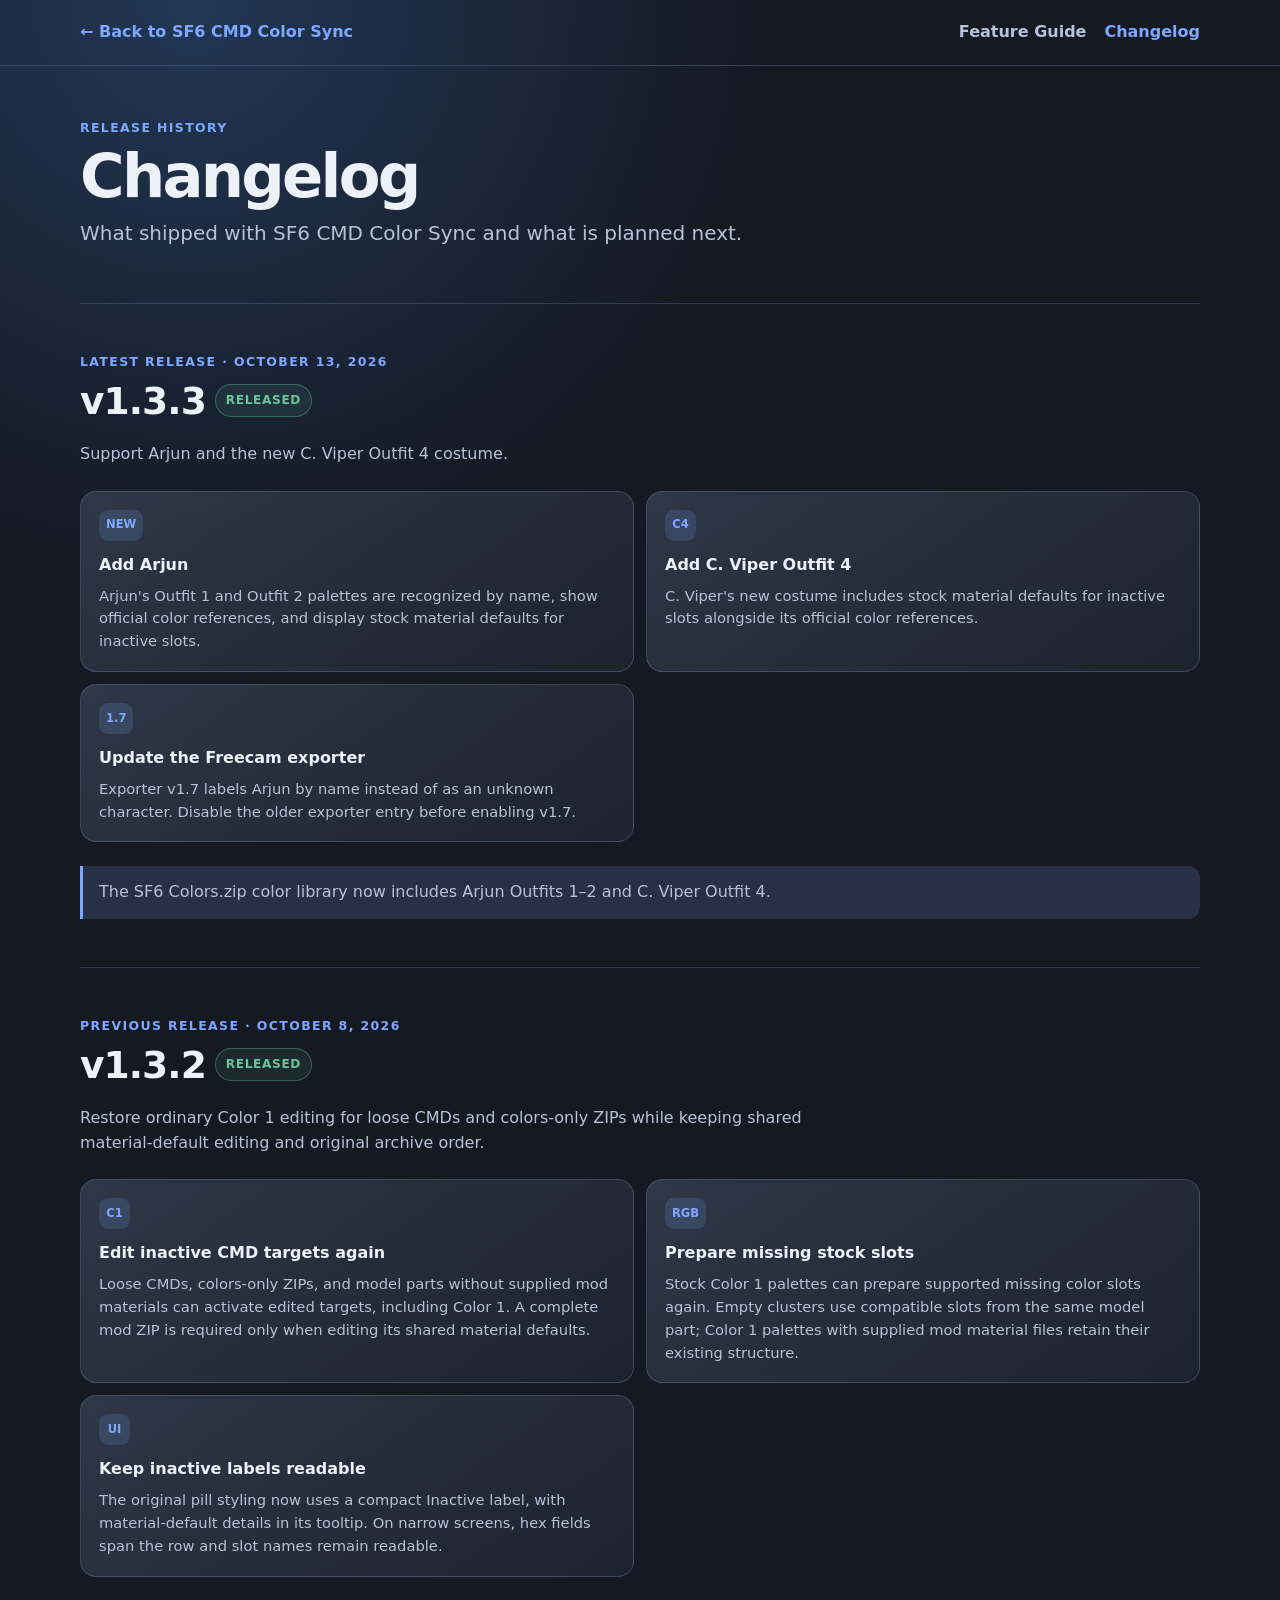
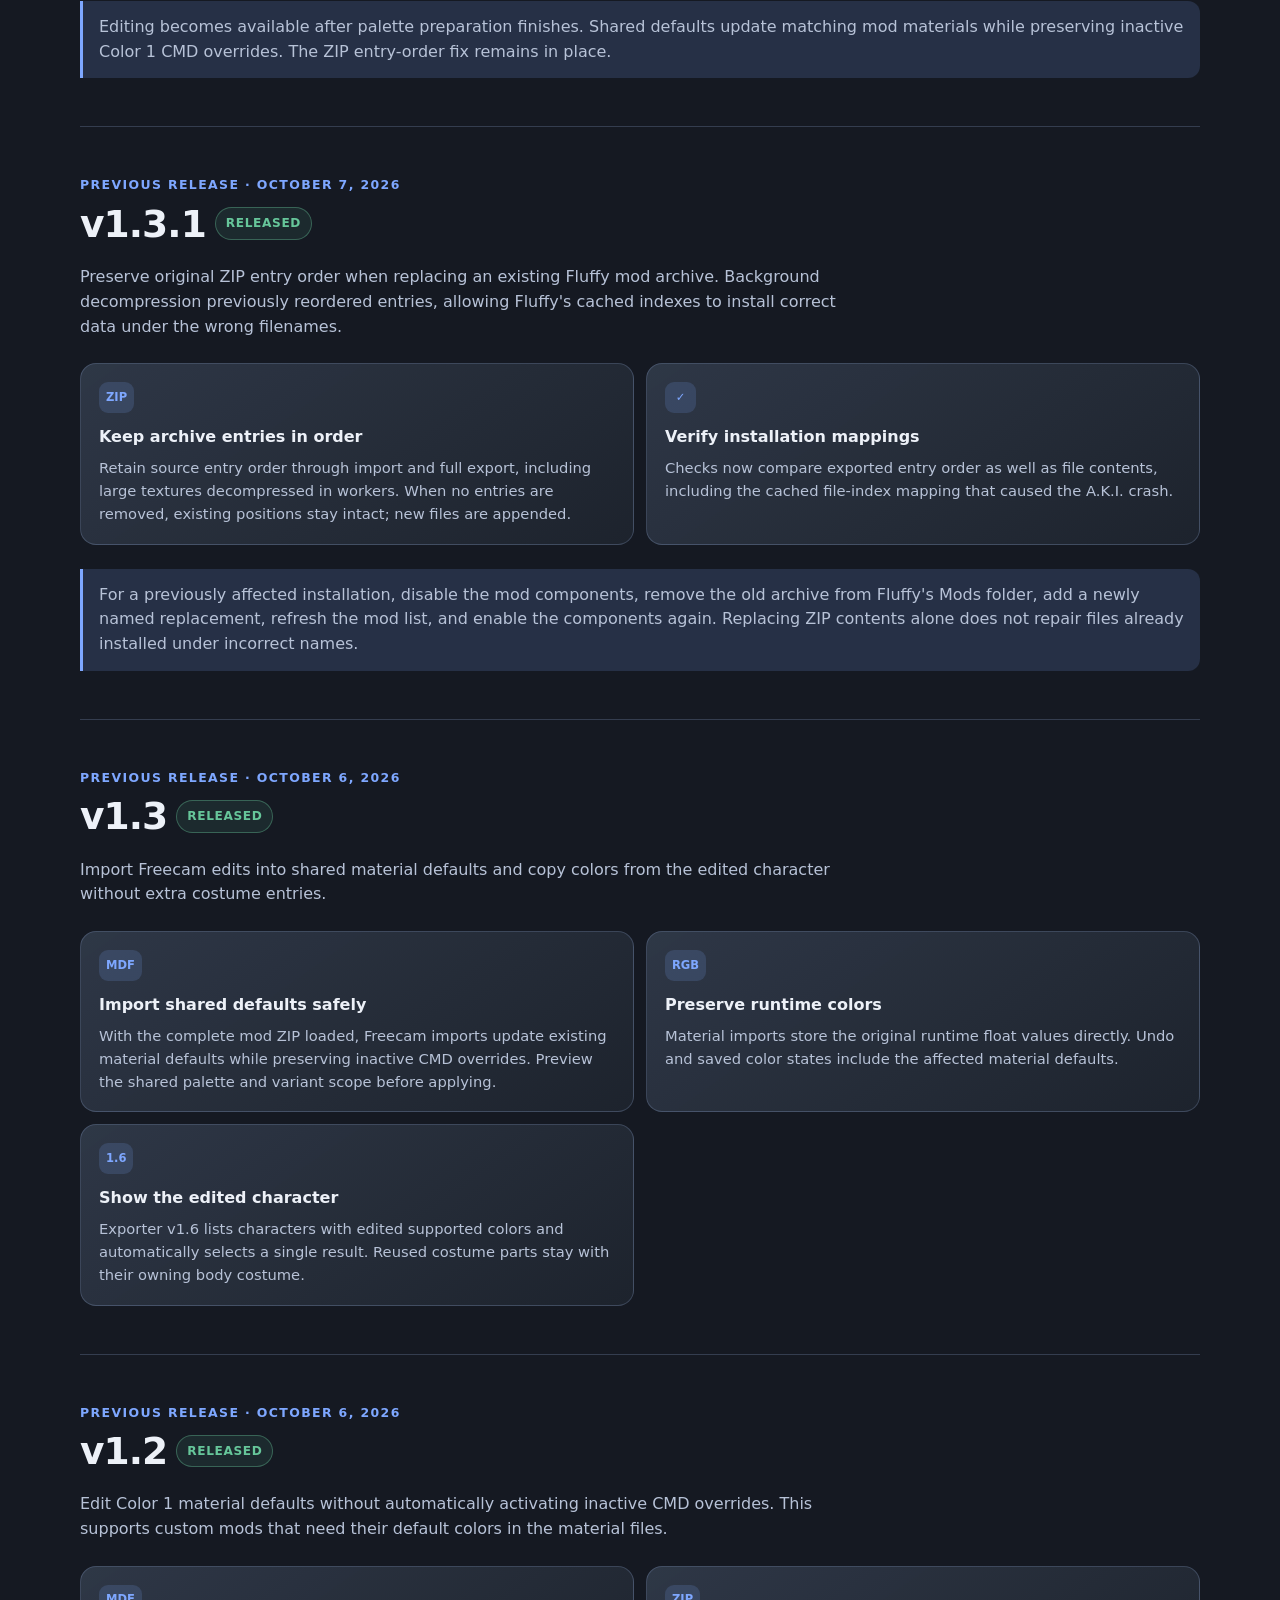
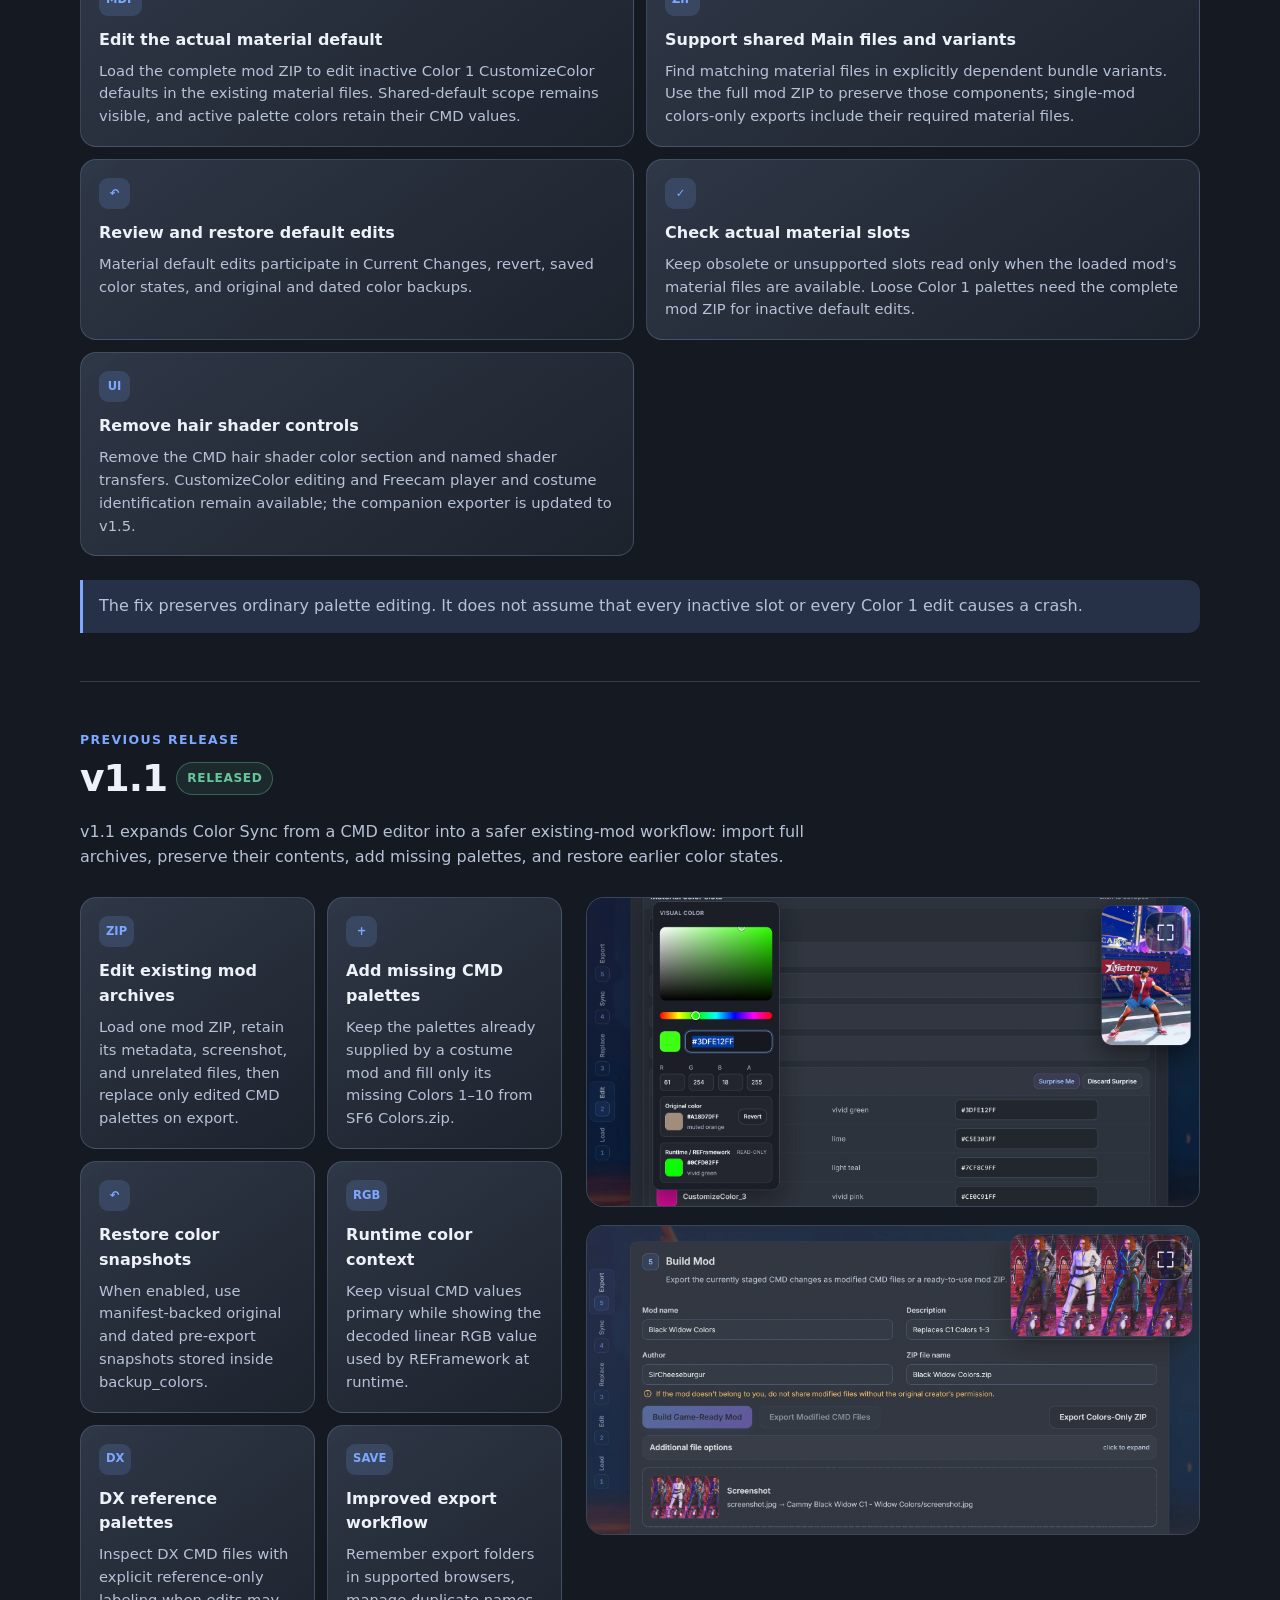
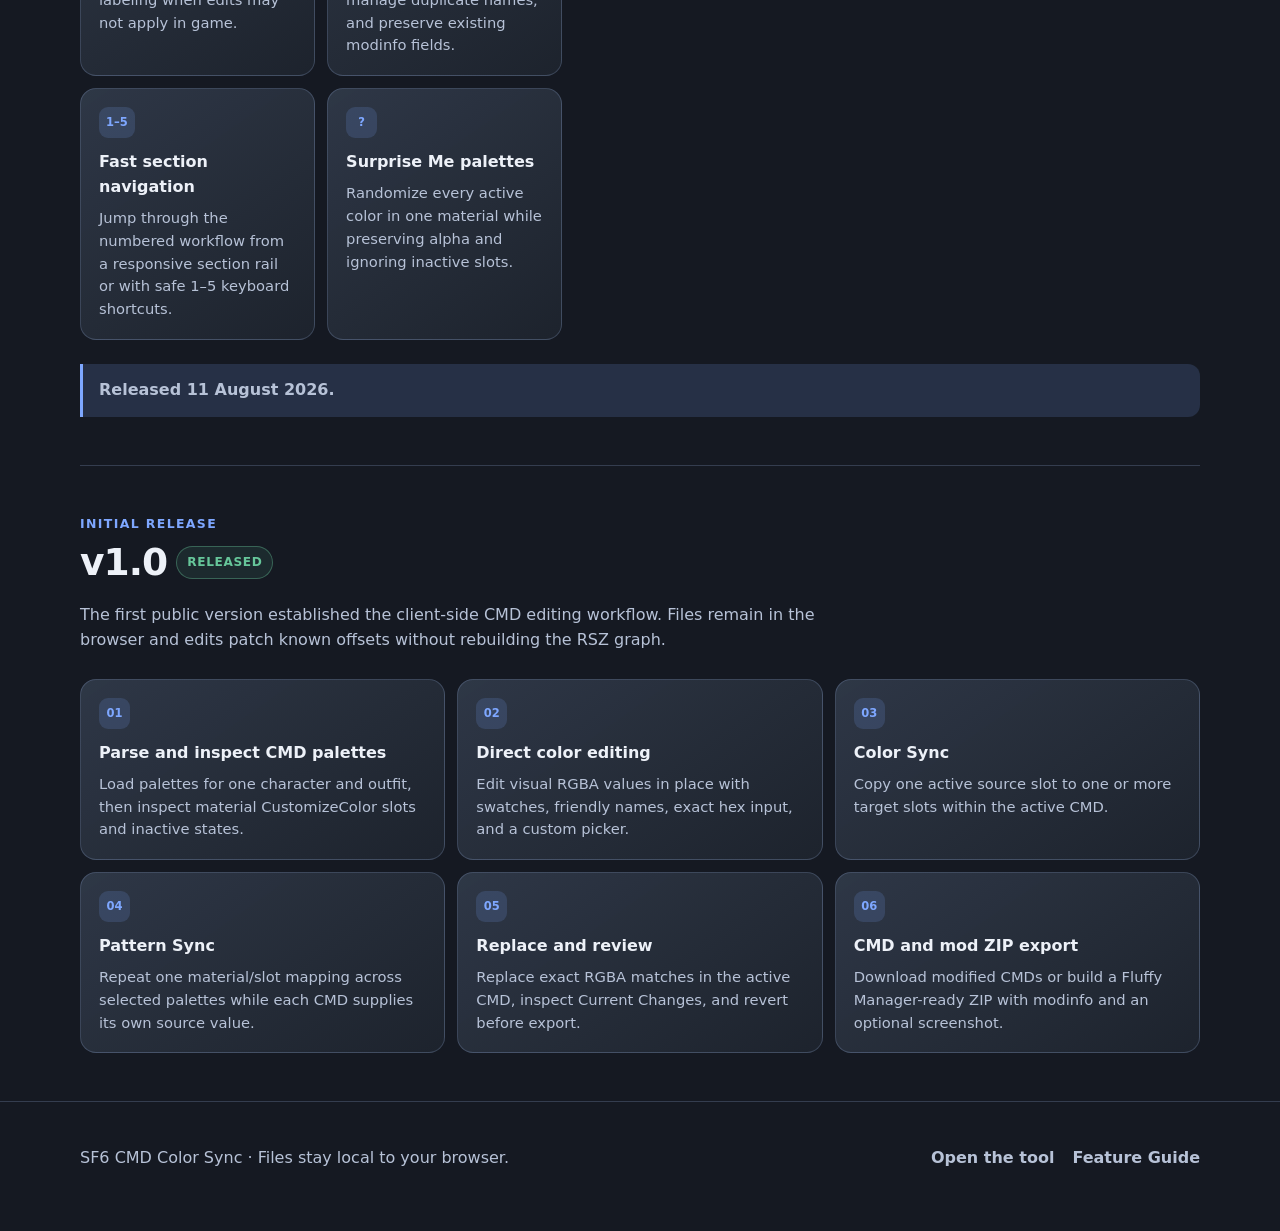
==== changelog/index.html @ 971359aa "Add Arjun and C. Viper Outfit 4 support Add Arjun (esf034) to the character map and official referen" ====
<!doctype html>
<html lang="en">
<head>
    <meta charset="utf-8">
    <meta name="viewport" content="width=device-width, initial-scale=1">
    <meta name="description" content="Release history and planned updates for SF6 CMD Color Sync.">
    <link rel="icon" href="../data/favicon.svg" type="image/svg+xml">
    <meta name="robots" content="index,follow">
    <link rel="canonical" href="https://colorsync-sf6.pages.dev/changelog/">
    <meta property="og:type" content="website">
    <meta property="og:site_name" content="SF6 CMD Color Sync">
    <meta property="og:title" content="SF6 CMD Color Sync Changelog">
    <meta property="og:description" content="See Arjun and C. Viper Outfit 4 support in v1.3.3 and earlier releases.">
    <meta property="og:url" content="https://colorsync-sf6.pages.dev/changelog/">
    <meta name="twitter:card" content="summary">
    <title>Changelog | SF6 CMD Color Sync</title>
    <link rel="stylesheet" href="../image-lightbox.css">
    <style>
        :root {
            color-scheme: dark;
            --page: #151922;
            --surface: #252c38;
            --surface-soft: #1d232d;
            --line: rgba(151, 174, 220, .24);
            --text: #edf1f8;
            --muted: #b7c2d7;
            --blue: #7ea7ff;
            --blue-soft: rgba(126, 167, 255, .16);
            --purple: #9c7cff;
            --green: #66c69a;
            --orange: #f2b56a;
        }
        * { box-sizing: border-box; }
        body { margin: 0; background: radial-gradient(circle at 15% 0%, #213755 0, var(--page) 36rem); color: var(--text); font: 16px/1.55 Inter, ui-sans-serif, system-ui, sans-serif; }
        a { color: var(--blue); }
        .wrap { width: min(1120px, calc(100% - 40px)); margin: 0 auto; }
        .top { padding: 20px 0; border-bottom: 1px solid var(--line); }
        .nav { display: flex; align-items: center; justify-content: space-between; gap: 18px; }
        .back, .nav-links a { font-weight: 700; text-decoration: none; }
        .nav-links { display: flex; gap: 18px; }
        .nav-links a { color: var(--muted); }
        .nav-links a[aria-current="page"], .nav-links a:hover { color: var(--blue); }
        .hero { padding: 52px 0 34px; }
        .hero-copy { max-width: 720px; }
        .eyebrow { color: var(--blue); font-size: .78rem; font-weight: 800; letter-spacing: .11em; text-transform: uppercase; }
        h1, h2, h3, p { margin-top: 0; }
        h1 { margin: 8px 0 10px; font-size: clamp(2.4rem, 5vw, 3.8rem); line-height: 1.04; letter-spacing: -.045em; }
        h2 { margin: 0; font-size: clamp(1.7rem, 3vw, 2.35rem); letter-spacing: -.025em; }
        h3 { margin-bottom: 7px; font-size: 1rem; }
        .lead, .release-intro, .feature p, .note { color: var(--muted); }
        .lead { font-size: clamp(1.05rem, 2vw, 1.25rem); }
        .release { padding: 48px 0; border-top: 1px solid var(--line); }
        .release-head { display: flex; align-items: flex-start; justify-content: space-between; gap: 24px; }
        .version { display: inline-flex; align-items: center; gap: 9px; }
        .status { padding: 6px 10px; border: 1px solid rgba(242, 181, 106, .42); border-radius: 999px; background: rgba(242, 181, 106, .11); color: var(--orange); font-size: .76rem; font-weight: 800; letter-spacing: .05em; text-transform: uppercase; }
        .status.shipped { border-color: rgba(102, 198, 154, .38); background: rgba(102, 198, 154, .1); color: var(--green); }
        .release-intro { max-width: 780px; margin: 12px 0 0; }
        .release-layout { display: grid; grid-template-columns: minmax(0, .88fr) minmax(360px, 1.12fr); gap: 24px; align-items: start; margin-top: 28px; }
        .feature-grid { display: grid; grid-template-columns: repeat(2, minmax(0, 1fr)); gap: 12px; }
        .feature { padding: 18px; border: 1px solid var(--line); border-radius: 16px; background: linear-gradient(145deg, rgba(48, 57, 72, .96), var(--surface-soft)); }
        .feature-mark { display: grid; place-items: center; width: fit-content; min-width: 31px; height: 31px; margin-bottom: 12px; padding: 0 7px; border-radius: 9px; background: var(--blue-soft); color: var(--blue); font-size: .72rem; font-weight: 900; }
        .feature p { margin-bottom: 0; font-size: .92rem; }
        .release-visuals { display: grid; gap: 18px; }
        .release-visual { margin: 0; overflow: hidden; border: 1px solid var(--line); border-radius: 18px; background: var(--surface-soft); }
        .release-visual img { display: block; width: 100%; height: auto; }
        .release-visual figcaption { padding: 13px 16px; border-top: 1px solid var(--line); color: var(--muted); font-size: .9rem; }
        .release-visual b { color: var(--text); }
        .initial-list { display: grid; grid-template-columns: repeat(3, minmax(0, 1fr)); gap: 12px; margin-top: 26px; }
        .note { margin: 24px 0 0; padding: 14px 16px; border-left: 3px solid var(--blue); background: var(--blue-soft); border-radius: 0 12px 12px 0; }
        .footer { padding: 44px 0 60px; border-top: 1px solid var(--line); color: var(--muted); }
        @media (max-width: 820px) {
            .release-layout, .initial-list { grid-template-columns: 1fr; }
        }
        @media (max-width: 760px) {
            .wrap { width: min(100% - 28px, 1120px); }
            .nav { align-items: flex-start; flex-direction: column; }
            .hero { padding: 36px 0 28px; }
            .feature-grid { grid-template-columns: 1fr; }
            .release-head { flex-direction: column; }
        }
    </style>
</head>
<body>
    <header class="top"><nav class="wrap nav" aria-label="Site navigation"><a class="back" href="../">&larr; Back to SF6 CMD Color Sync</a><span class="nav-links"><a href="../features/">Feature Guide</a><a href="./" aria-current="page">Changelog</a></span></nav></header>
    <main class="wrap">
        <section class="hero">
            <div class="hero-copy"><div class="eyebrow">Release history</div><h1>Changelog</h1><p class="lead">What shipped with SF6 CMD Color Sync and what is planned next.</p></div>
        </section>

        <section class="release" id="v1-3-3">
            <div class="release-head"><div><div class="eyebrow">Latest release · October 13, 2026</div><div class="version"><h2>v1.3.3</h2><span class="status shipped">Released</span></div><p class="release-intro">Support Arjun and the new C. Viper Outfit 4 costume.</p></div></div>
            <div class="feature-grid" style="margin-top:24px">
                <article class="feature"><div class="feature-mark">NEW</div><h3>Add Arjun</h3><p>Arjun's Outfit 1 and Outfit 2 palettes are recognized by name, show official color references, and display stock material defaults for inactive slots.</p></article>
                <article class="feature"><div class="feature-mark">C4</div><h3>Add C. Viper Outfit 4</h3><p>C. Viper's new costume includes stock material defaults for inactive slots alongside its official color references.</p></article>
                <article class="feature"><div class="feature-mark">1.7</div><h3>Update the Freecam exporter</h3><p>Exporter v1.7 labels Arjun by name instead of as an unknown character. Disable the older exporter entry before enabling v1.7.</p></article>
            </div>
            <p class="note">The SF6 Colors.zip color library now includes Arjun Outfits 1–2 and C. Viper Outfit 4.</p>
        </section>

        <section class="release" id="v1-3-2">
            <div class="release-head"><div><div class="eyebrow">Previous release · October 8, 2026</div><div class="version"><h2>v1.3.2</h2><span class="status shipped">Released</span></div><p class="release-intro">Restore ordinary Color 1 editing for loose CMDs and colors-only ZIPs while keeping shared material-default editing and original archive order.</p></div></div>
            <div class="feature-grid" style="margin-top:24px">
                <article class="feature"><div class="feature-mark">C1</div><h3>Edit inactive CMD targets again</h3><p>Loose CMDs, colors-only ZIPs, and model parts without supplied mod materials can activate edited targets, including Color 1. A complete mod ZIP is required only when editing its shared material defaults.</p></article>
                <article class="feature"><div class="feature-mark">RGB</div><h3>Prepare missing stock slots</h3><p>Stock Color 1 palettes can prepare supported missing color slots again. Empty clusters use compatible slots from the same model part; Color 1 palettes with supplied mod material files retain their existing structure.</p></article>
                <article class="feature"><div class="feature-mark">UI</div><h3>Keep inactive labels readable</h3><p>The original pill styling now uses a compact Inactive label, with material-default details in its tooltip. On narrow screens, hex fields span the row and slot names remain readable.</p></article>
            </div>
            <p class="note">Editing becomes available after palette preparation finishes. Shared defaults update matching mod materials while preserving inactive Color 1 CMD overrides. The ZIP entry-order fix remains in place.</p>
        </section>

        <section class="release" id="v1-3-1">
            <div class="release-head"><div><div class="eyebrow">Previous release · October 7, 2026</div><div class="version"><h2>v1.3.1</h2><span class="status shipped">Released</span></div><p class="release-intro">Preserve original ZIP entry order when replacing an existing Fluffy mod archive. Background decompression previously reordered entries, allowing Fluffy's cached indexes to install correct data under the wrong filenames.</p></div></div>
            <div class="feature-grid" style="margin-top:24px">
                <article class="feature"><div class="feature-mark">ZIP</div><h3>Keep archive entries in order</h3><p>Retain source entry order through import and full export, including large textures decompressed in workers. When no entries are removed, existing positions stay intact; new files are appended.</p></article>
                <article class="feature"><div class="feature-mark">✓</div><h3>Verify installation mappings</h3><p>Checks now compare exported entry order as well as file contents, including the cached file-index mapping that caused the A.K.I. crash.</p></article>
            </div>
            <p class="note">For a previously affected installation, disable the mod components, remove the old archive from Fluffy's Mods folder, add a newly named replacement, refresh the mod list, and enable the components again. Replacing ZIP contents alone does not repair files already installed under incorrect names.</p>
        </section>

        <section class="release" id="v1-3">
            <div class="release-head"><div><div class="eyebrow">Previous release · October 6, 2026</div><div class="version"><h2>v1.3</h2><span class="status shipped">Released</span></div><p class="release-intro">Import Freecam edits into shared material defaults and copy colors from the edited character without extra costume entries.</p></div></div>
            <div class="feature-grid" style="margin-top:24px">
                <article class="feature"><div class="feature-mark">MDF</div><h3>Import shared defaults safely</h3><p>With the complete mod ZIP loaded, Freecam imports update existing material defaults while preserving inactive CMD overrides. Preview the shared palette and variant scope before applying.</p></article>
                <article class="feature"><div class="feature-mark">RGB</div><h3>Preserve runtime colors</h3><p>Material imports store the original runtime float values directly. Undo and saved color states include the affected material defaults.</p></article>
                <article class="feature"><div class="feature-mark">1.6</div><h3>Show the edited character</h3><p>Exporter v1.6 lists characters with edited supported colors and automatically selects a single result. Reused costume parts stay with their owning body costume.</p></article>
            </div>
        </section>

        <section class="release" id="v1-2">
            <div class="release-head"><div><div class="eyebrow">Previous release · October 6, 2026</div><div class="version"><h2>v1.2</h2><span class="status shipped">Released</span></div><p class="release-intro">Edit Color 1 material defaults without automatically activating inactive CMD overrides. This supports custom mods that need their default colors in the material files.</p></div></div>
            <div class="feature-grid" style="margin-top:24px">
                <article class="feature"><div class="feature-mark">MDF</div><h3>Edit the actual material default</h3><p>Load the complete mod ZIP to edit inactive Color 1 CustomizeColor defaults in the existing material files. Shared-default scope remains visible, and active palette colors retain their CMD values.</p></article>
                <article class="feature"><div class="feature-mark">ZIP</div><h3>Support shared Main files and variants</h3><p>Find matching material files in explicitly dependent bundle variants. Use the full mod ZIP to preserve those components; single-mod colors-only exports include their required material files.</p></article>
                <article class="feature"><div class="feature-mark">↶</div><h3>Review and restore default edits</h3><p>Material default edits participate in Current Changes, revert, saved color states, and original and dated color backups.</p></article>
                <article class="feature"><div class="feature-mark">✓</div><h3>Check actual material slots</h3><p>Keep obsolete or unsupported slots read only when the loaded mod's material files are available. Loose Color 1 palettes need the complete mod ZIP for inactive default edits.</p></article>
                <article class="feature"><div class="feature-mark">UI</div><h3>Remove hair shader controls</h3><p>Remove the CMD hair shader color section and named shader transfers. CustomizeColor editing and Freecam player and costume identification remain available; the companion exporter is updated to v1.5.</p></article>
            </div>
            <p class="note">The fix preserves ordinary palette editing. It does not assume that every inactive slot or every Color 1 edit causes a crash.</p>
        </section>

        <section class="release" id="v1-1">
            <div class="release-head"><div><div class="eyebrow">Previous release</div><div class="version"><h2>v1.1</h2><span class="status shipped">Released</span></div><p class="release-intro">v1.1 expands Color Sync from a CMD editor into a safer existing-mod workflow: import full archives, preserve their contents, add missing palettes, and restore earlier color states.</p></div></div>
            <div class="release-layout">
                <div class="feature-grid">
                    <article class="feature"><div class="feature-mark">ZIP</div><h3>Edit existing mod archives</h3><p>Load one mod ZIP, retain its metadata, screenshot, and unrelated files, then replace only edited CMD palettes on export.</p></article>
                    <article class="feature"><div class="feature-mark">+</div><h3>Add missing CMD palettes</h3><p>Keep the palettes already supplied by a costume mod and fill only its missing Colors 1–10 from SF6 Colors.zip.</p></article>
                    <article class="feature"><div class="feature-mark">↶</div><h3>Restore color snapshots</h3><p>When enabled, use manifest-backed original and dated pre-export snapshots stored inside backup_colors.</p></article>
                    <article class="feature"><div class="feature-mark">RGB</div><h3>Runtime color context</h3><p>Keep visual CMD values primary while showing the decoded linear RGB value used by REFramework at runtime.</p></article>
                    <article class="feature"><div class="feature-mark">DX</div><h3>DX reference palettes</h3><p>Inspect DX CMD files with explicit reference-only labeling when edits may not apply in game.</p></article>
                    <article class="feature"><div class="feature-mark">SAVE</div><h3>Improved export workflow</h3><p>Remember export folders in supported browsers, manage duplicate names, and preserve existing modinfo fields.</p></article>
                    <article class="feature"><div class="feature-mark">1–5</div><h3>Fast section navigation</h3><p>Jump through the numbered workflow from a responsive section rail or with safe 1–5 keyboard shortcuts.</p></article>
                    <article class="feature"><div class="feature-mark">?</div><h3>Surprise Me palettes</h3><p>Randomize every active color in one material while preserving alpha and ignoring inactive slots.</p></article>
                </div>
                <div class="release-visuals">
                    <figure class="release-visual"><img src="../data/feature-guide/mod-zip-import-lily-ui.webp" alt="Color editor showing the visual color picker, runtime color readout, section rail, and reference viewer."></figure>
                    <figure class="release-visual"><img src="../data/feature-guide/mod-zip-import-ui.webp" alt="Build Mod section showing imported Black Widow Colors metadata, preserved screenshot, and export options."></figure>
                </div>
            </div>
            <p class="note"><strong>Released 11 August 2026.</strong></p>
        </section>

        <section class="release" id="v1-0">
            <div class="release-head"><div><div class="eyebrow">Initial release</div><div class="version"><h2>v1.0</h2><span class="status shipped">Released</span></div><p class="release-intro">The first public version established the client-side CMD editing workflow. Files remain in the browser and edits patch known offsets without rebuilding the RSZ graph.</p></div></div>
            <div class="initial-list">
                <article class="feature"><div class="feature-mark">01</div><h3>Parse and inspect CMD palettes</h3><p>Load palettes for one character and outfit, then inspect material CustomizeColor slots and inactive states.</p></article>
                <article class="feature"><div class="feature-mark">02</div><h3>Direct color editing</h3><p>Edit visual RGBA values in place with swatches, friendly names, exact hex input, and a custom picker.</p></article>
                <article class="feature"><div class="feature-mark">03</div><h3>Color Sync</h3><p>Copy one active source slot to one or more target slots within the active CMD.</p></article>
                <article class="feature"><div class="feature-mark">04</div><h3>Pattern Sync</h3><p>Repeat one material/slot mapping across selected palettes while each CMD supplies its own source value.</p></article>
                <article class="feature"><div class="feature-mark">05</div><h3>Replace and review</h3><p>Replace exact RGBA matches in the active CMD, inspect Current Changes, and revert before export.</p></article>
                <article class="feature"><div class="feature-mark">06</div><h3>CMD and mod ZIP export</h3><p>Download modified CMDs or build a Fluffy Manager-ready ZIP with modinfo and an optional screenshot.</p></article>
            </div>
        </section>
    </main>
    <footer class="footer"><div class="wrap nav"><span>SF6 CMD Color Sync &middot; Files stay local to your browser.</span><span class="nav-links"><a href="../">Open the tool</a><a href="../features/">Feature Guide</a></span></div></footer>
    <script src="../image-lightbox.js"></script>
</body>
</html>
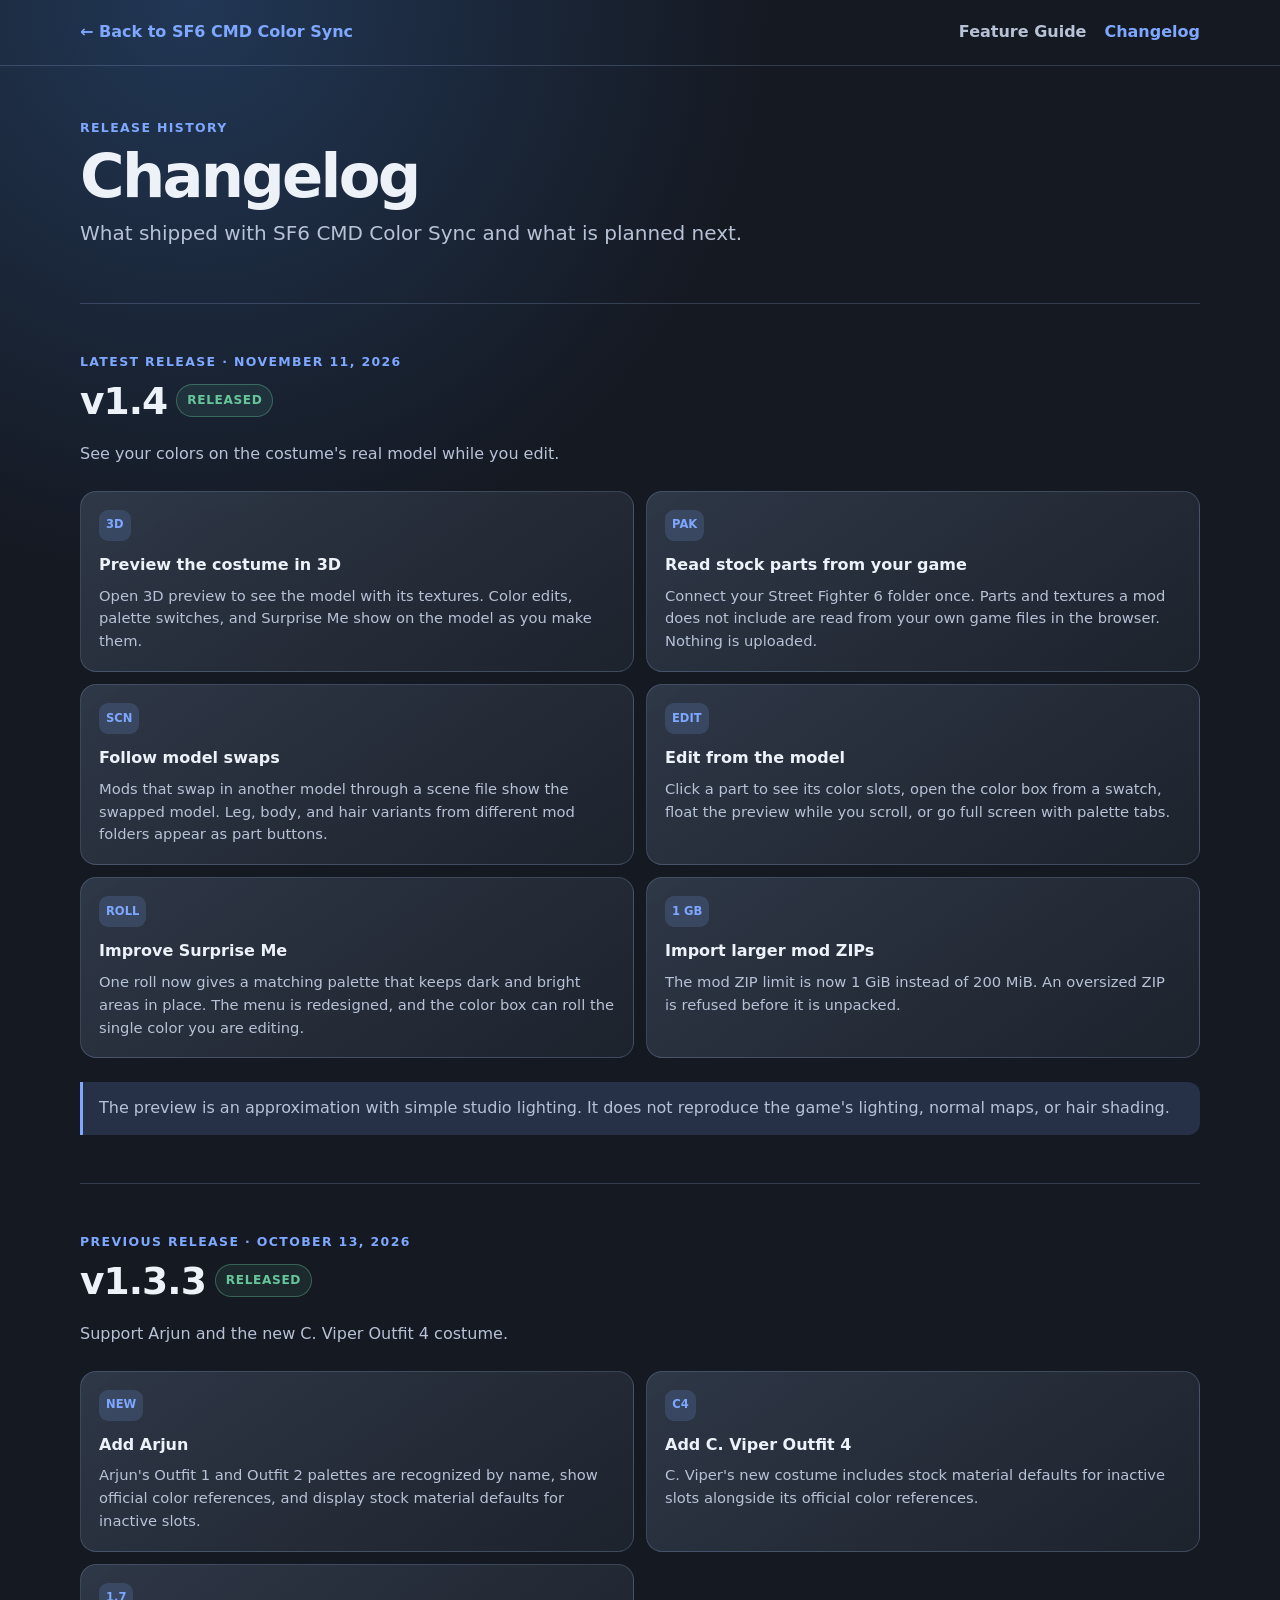
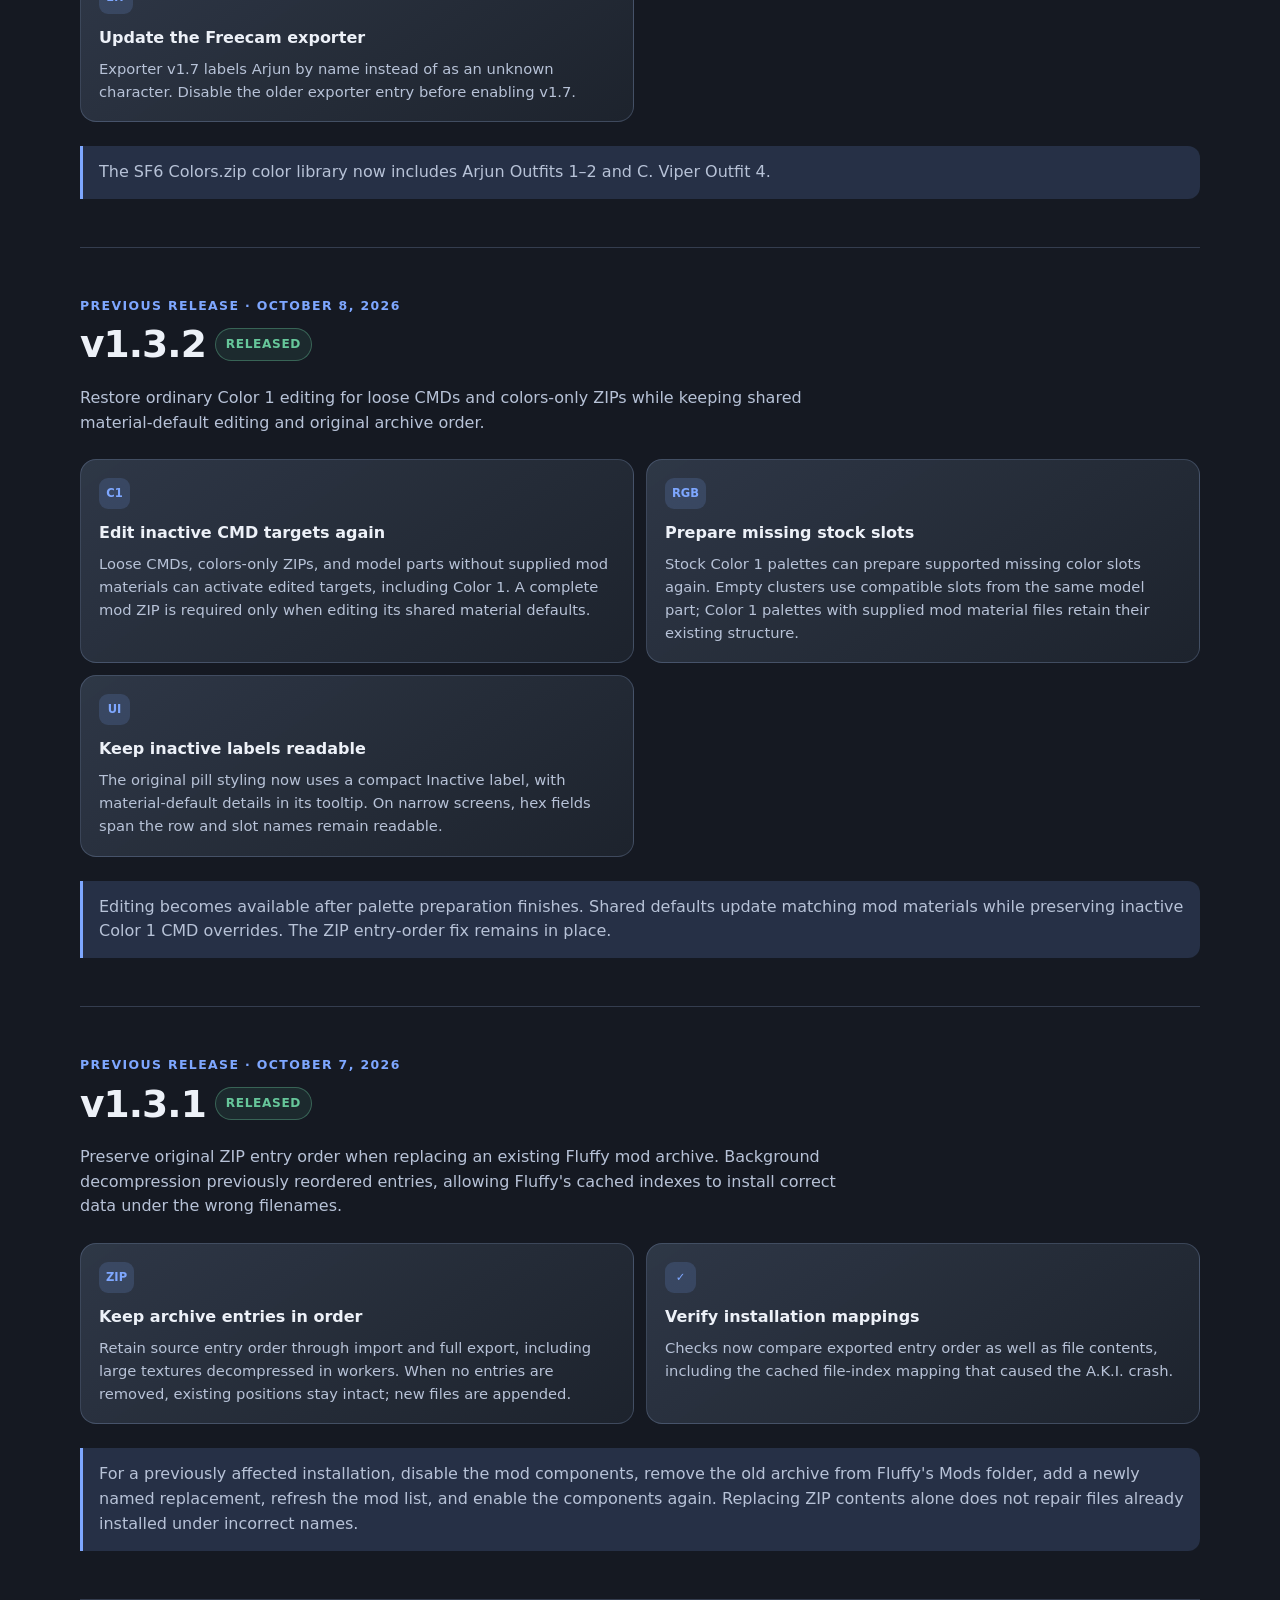
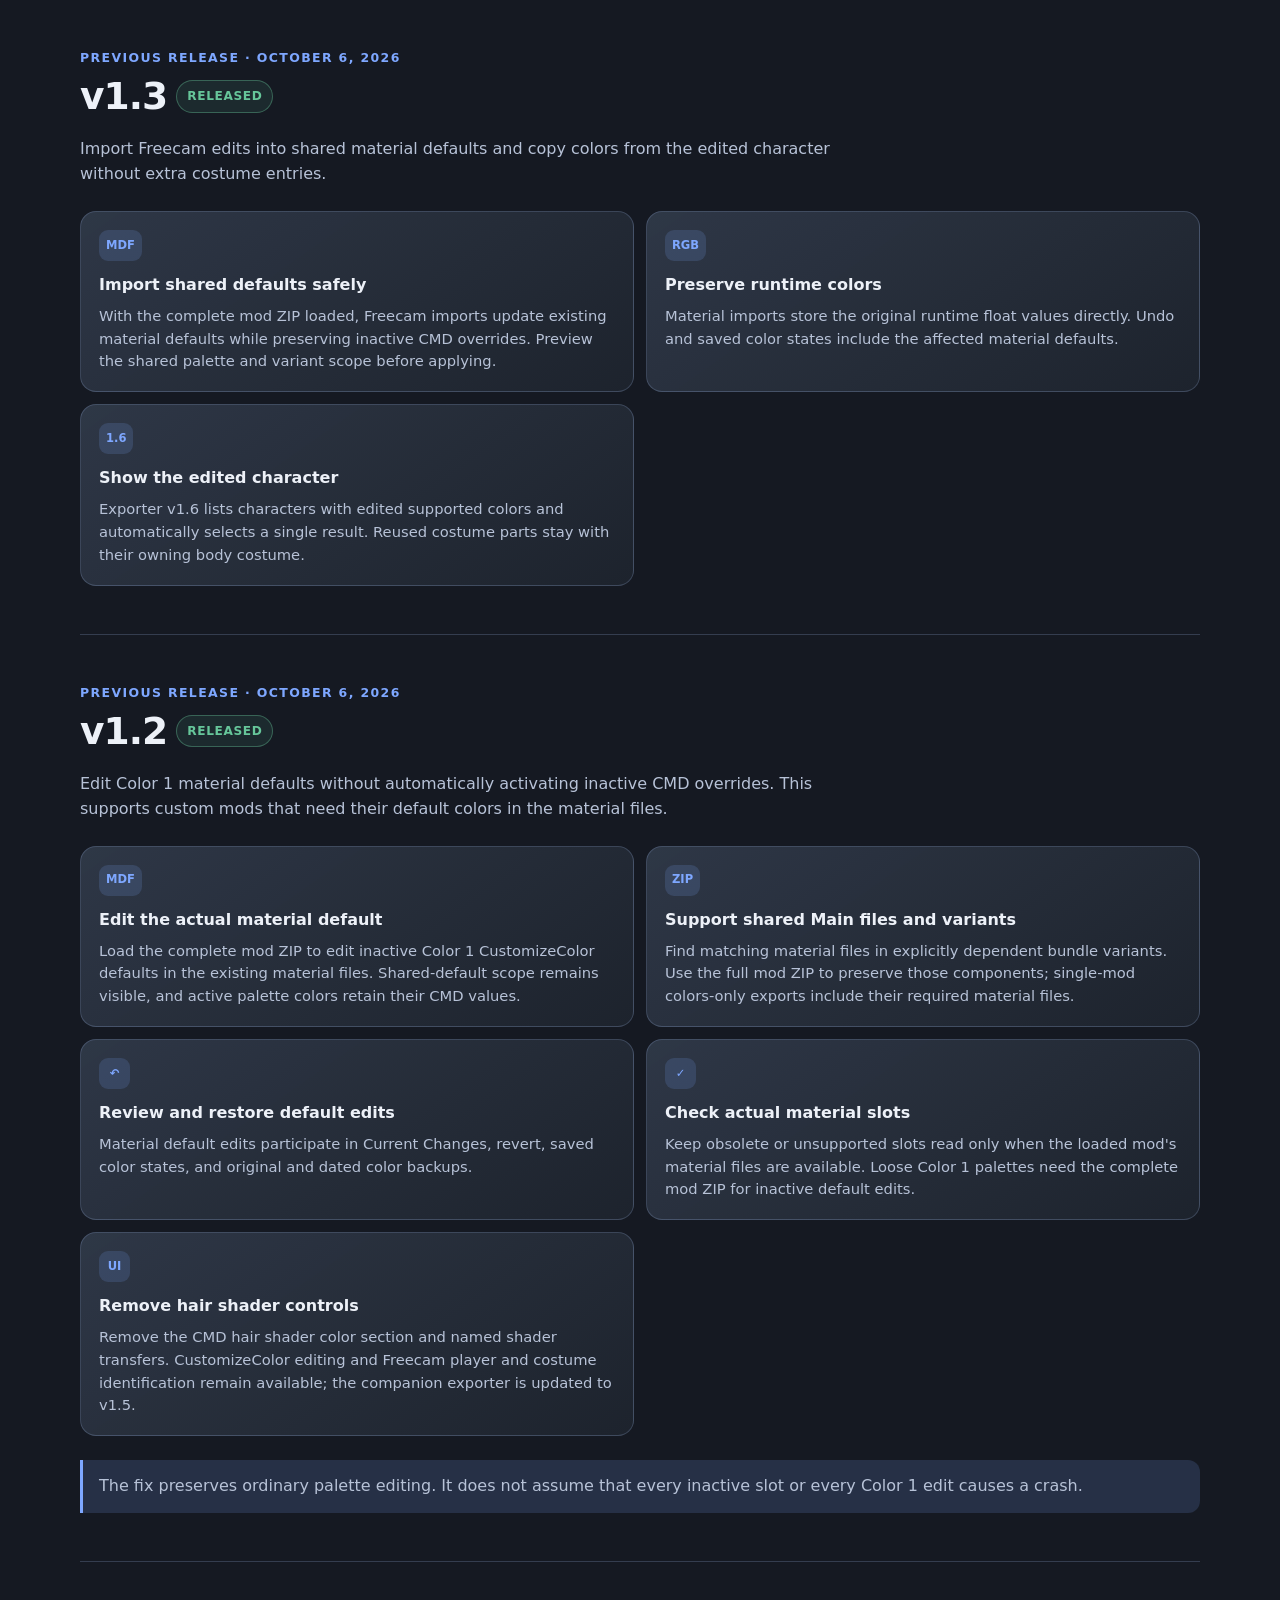
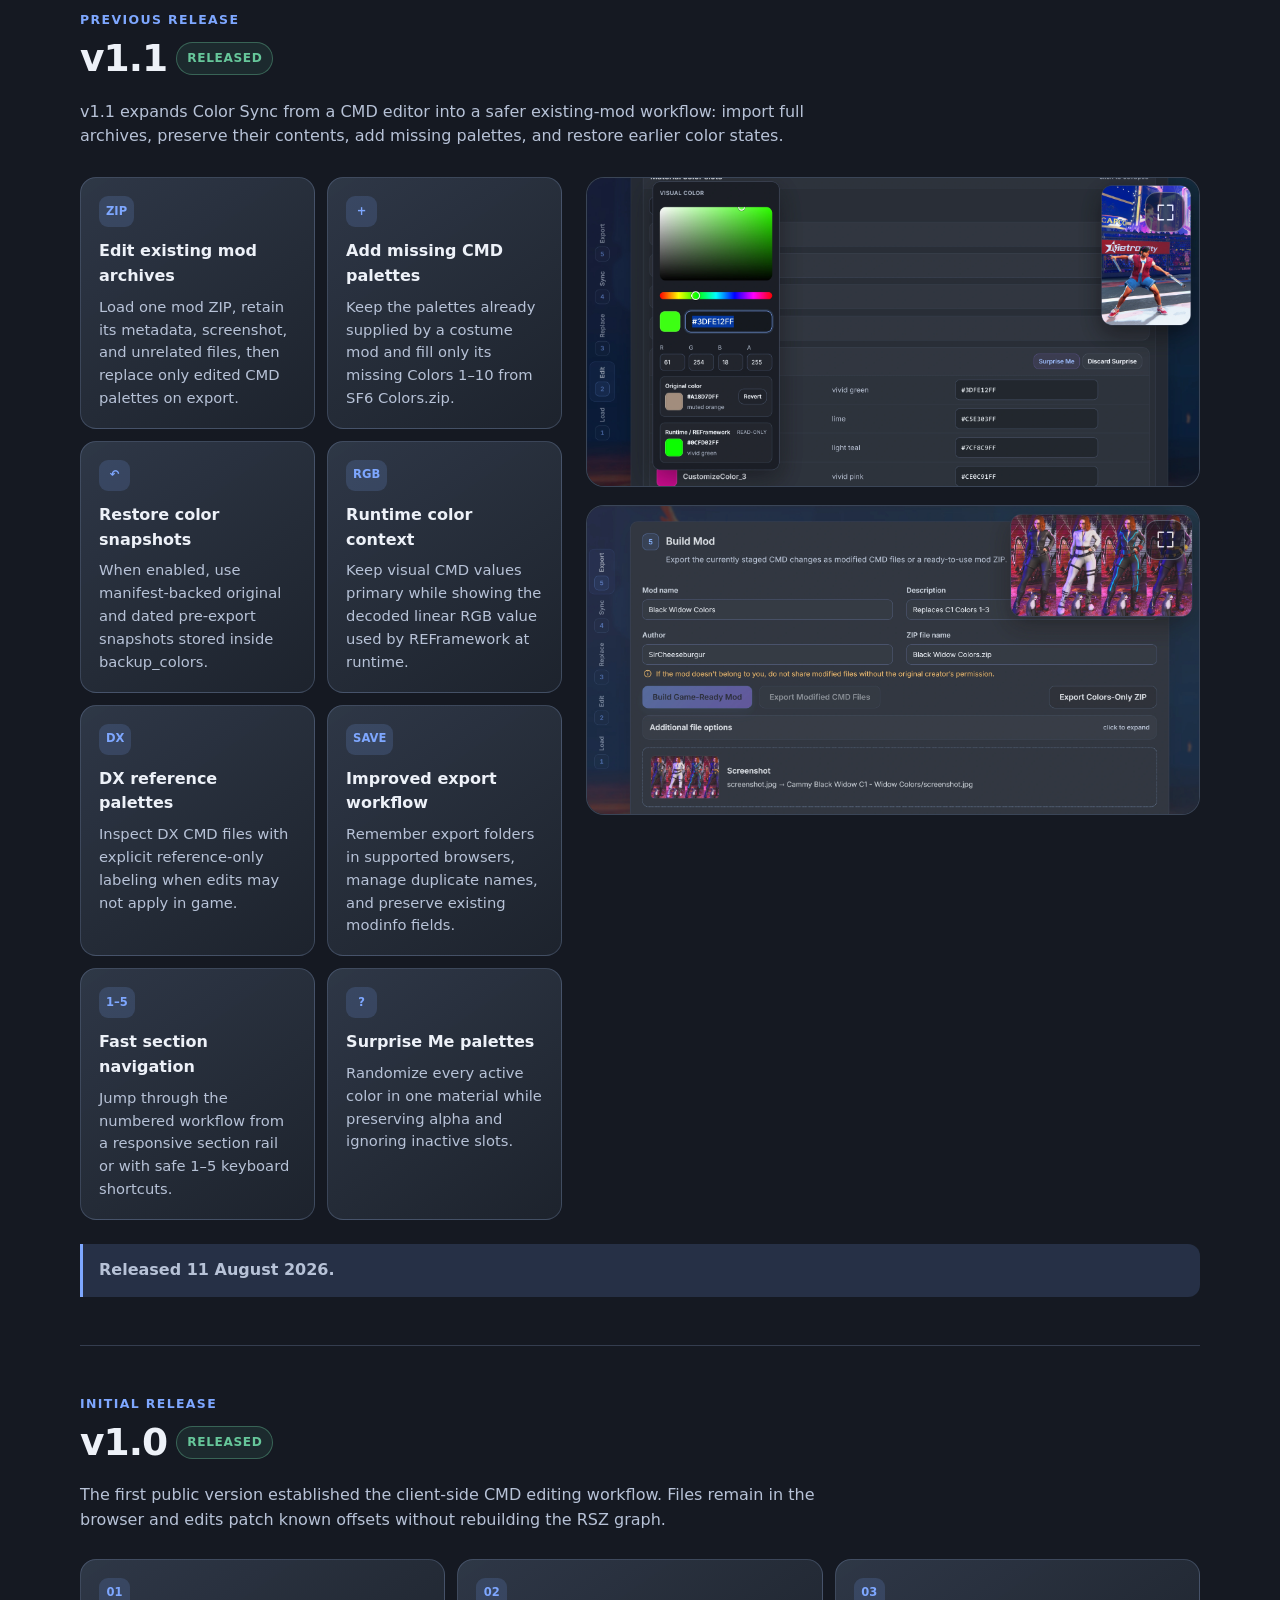
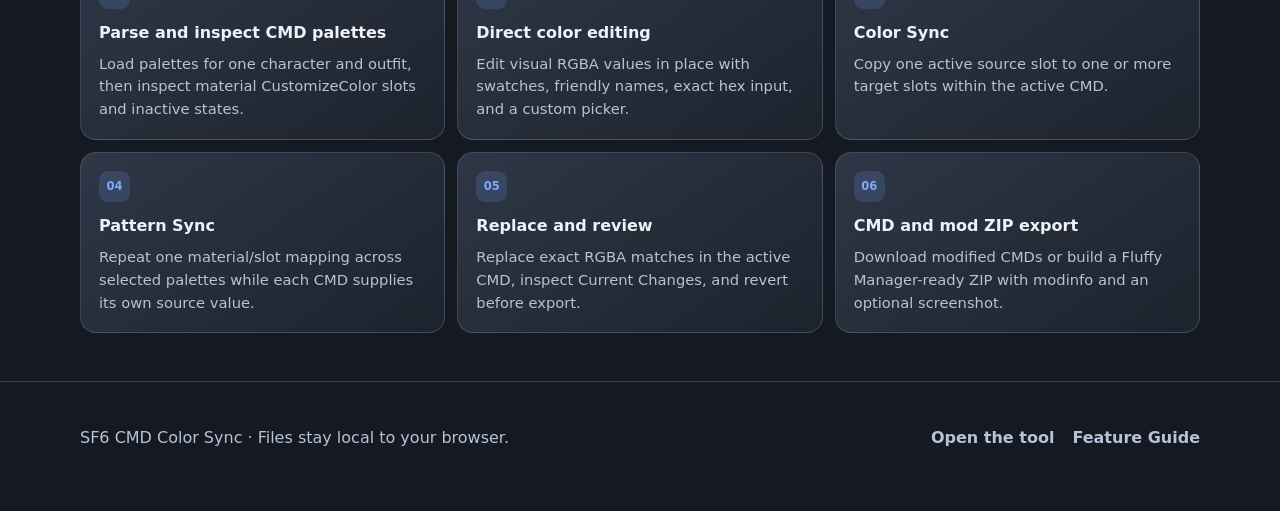
==== commit 021edd93: "Add v1.4 changelog entry and 3D preview feature guide section The 3D preview becomes Feature 2 in th" ====
--- a/changelog/index.html
+++ b/changelog/index.html
@@ -10,7 +10,7 @@
     <meta property="og:type" content="website">
     <meta property="og:site_name" content="SF6 CMD Color Sync">
     <meta property="og:title" content="SF6 CMD Color Sync Changelog">
-    <meta property="og:description" content="See Arjun and C. Viper Outfit 4 support in v1.3.3 and earlier releases.">
+    <meta property="og:description" content="See the 3D costume preview in v1.4 and earlier releases.">
     <meta property="og:url" content="https://colorsync-sf6.pages.dev/changelog/">
     <meta name="twitter:card" content="summary">
     <title>Changelog | SF6 CMD Color Sync</title>
@@ -87,8 +87,21 @@
             <div class="hero-copy"><div class="eyebrow">Release history</div><h1>Changelog</h1><p class="lead">What shipped with SF6 CMD Color Sync and what is planned next.</p></div>
         </section>
 
+        <section class="release" id="v1-4">
+            <div class="release-head"><div><div class="eyebrow">Latest release · November 11, 2026</div><div class="version"><h2>v1.4</h2><span class="status shipped">Released</span></div><p class="release-intro">See your colors on the costume's real model while you edit.</p></div></div>
+            <div class="feature-grid" style="margin-top:24px">
+                <article class="feature"><div class="feature-mark">3D</div><h3>Preview the costume in 3D</h3><p>Open 3D preview to see the model with its textures. Color edits, palette switches, and Surprise Me show on the model as you make them.</p></article>
+                <article class="feature"><div class="feature-mark">PAK</div><h3>Read stock parts from your game</h3><p>Connect your Street Fighter 6 folder once. Parts and textures a mod does not include are read from your own game files in the browser. Nothing is uploaded.</p></article>
+                <article class="feature"><div class="feature-mark">SCN</div><h3>Follow model swaps</h3><p>Mods that swap in another model through a scene file show the swapped model. Leg, body, and hair variants from different mod folders appear as part buttons.</p></article>
+                <article class="feature"><div class="feature-mark">EDIT</div><h3>Edit from the model</h3><p>Click a part to see its color slots, open the color box from a swatch, float the preview while you scroll, or go full screen with palette tabs.</p></article>
+                <article class="feature"><div class="feature-mark">ROLL</div><h3>Improve Surprise Me</h3><p>One roll now gives a matching palette that keeps dark and bright areas in place. The menu is redesigned, and the color box can roll the single color you are editing.</p></article>
+                <article class="feature"><div class="feature-mark">1 GB</div><h3>Import larger mod ZIPs</h3><p>The mod ZIP limit is now 1 GiB instead of 200 MiB. An oversized ZIP is refused before it is unpacked.</p></article>
+            </div>
+            <p class="note">The preview is an approximation with simple studio lighting. It does not reproduce the game's lighting, normal maps, or hair shading.</p>
+        </section>
+
         <section class="release" id="v1-3-3">
-            <div class="release-head"><div><div class="eyebrow">Latest release · October 13, 2026</div><div class="version"><h2>v1.3.3</h2><span class="status shipped">Released</span></div><p class="release-intro">Support Arjun and the new C. Viper Outfit 4 costume.</p></div></div>
+            <div class="release-head"><div><div class="eyebrow">Previous release · October 13, 2026</div><div class="version"><h2>v1.3.3</h2><span class="status shipped">Released</span></div><p class="release-intro">Support Arjun and the new C. Viper Outfit 4 costume.</p></div></div>
             <div class="feature-grid" style="margin-top:24px">
                 <article class="feature"><div class="feature-mark">NEW</div><h3>Add Arjun</h3><p>Arjun's Outfit 1 and Outfit 2 palettes are recognized by name, show official color references, and display stock material defaults for inactive slots.</p></article>
                 <article class="feature"><div class="feature-mark">C4</div><h3>Add C. Viper Outfit 4</h3><p>C. Viper's new costume includes stock material defaults for inactive slots alongside its official color references.</p></article>
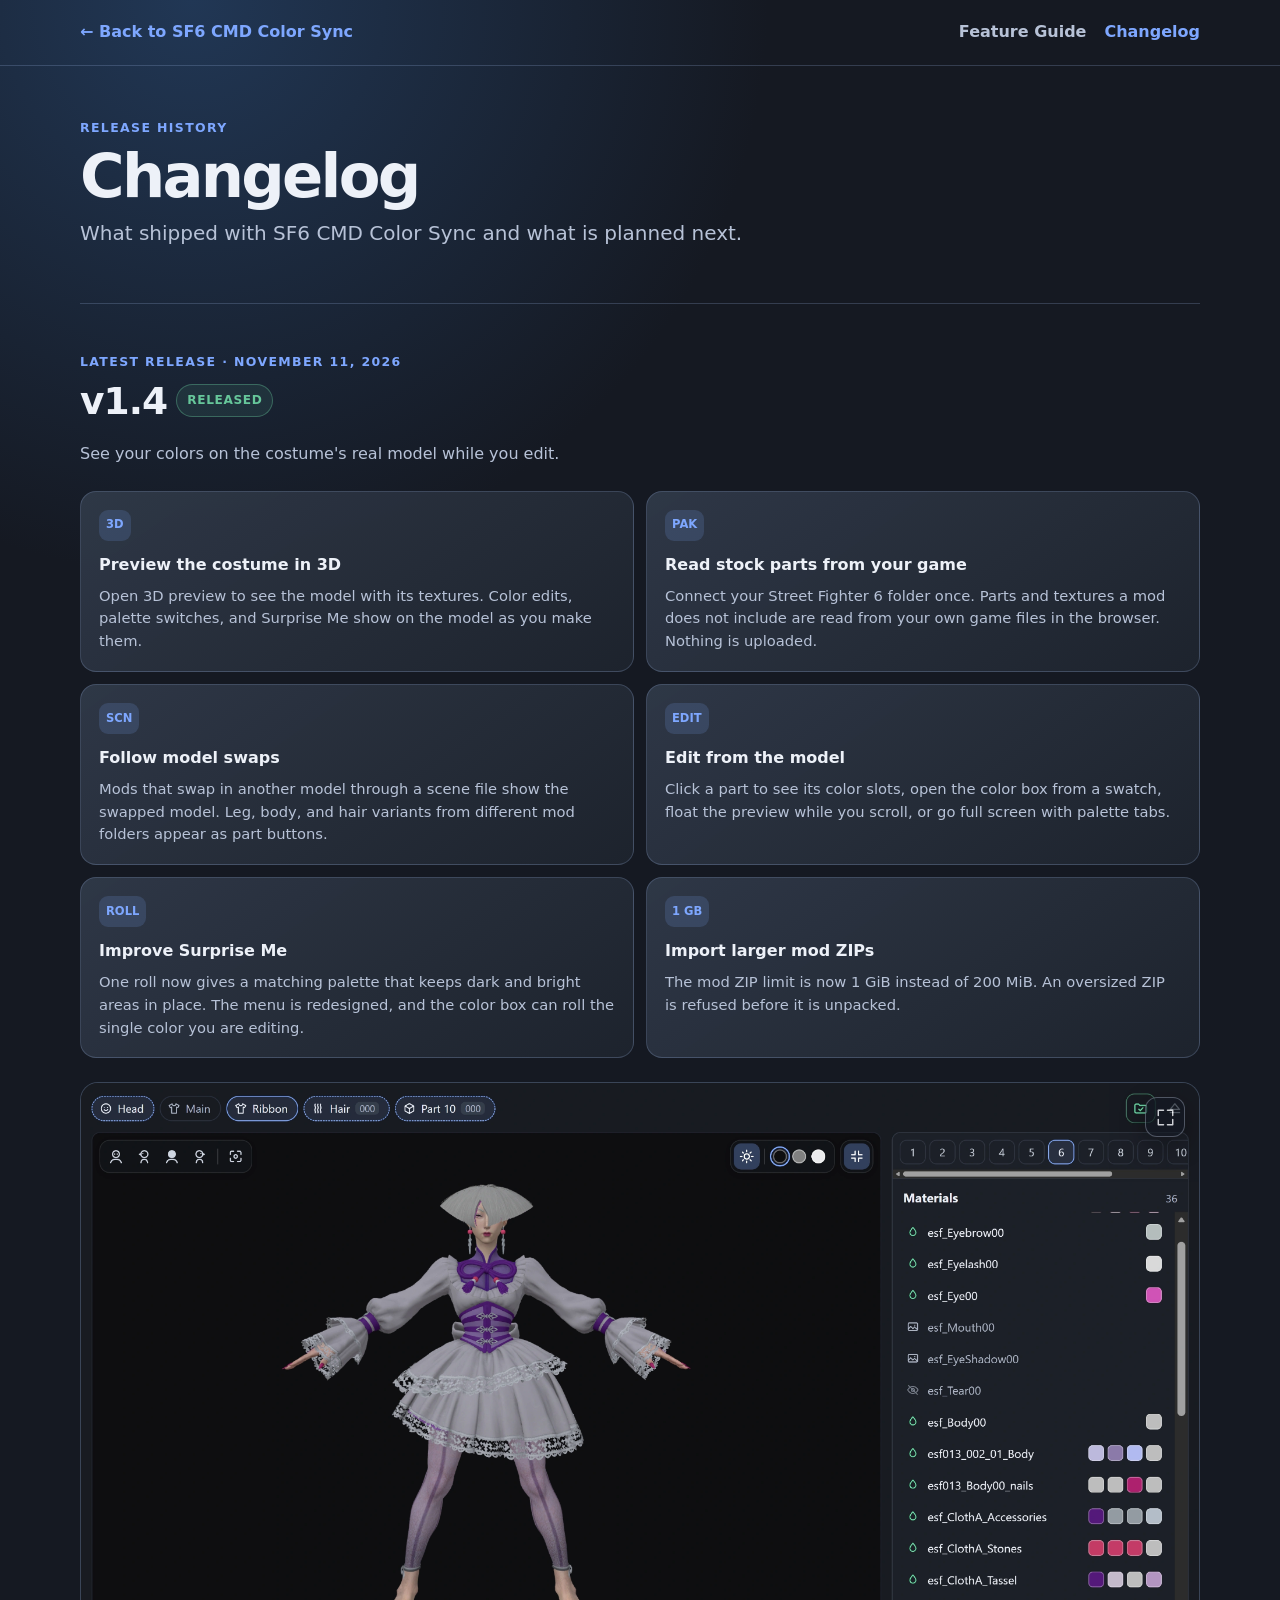
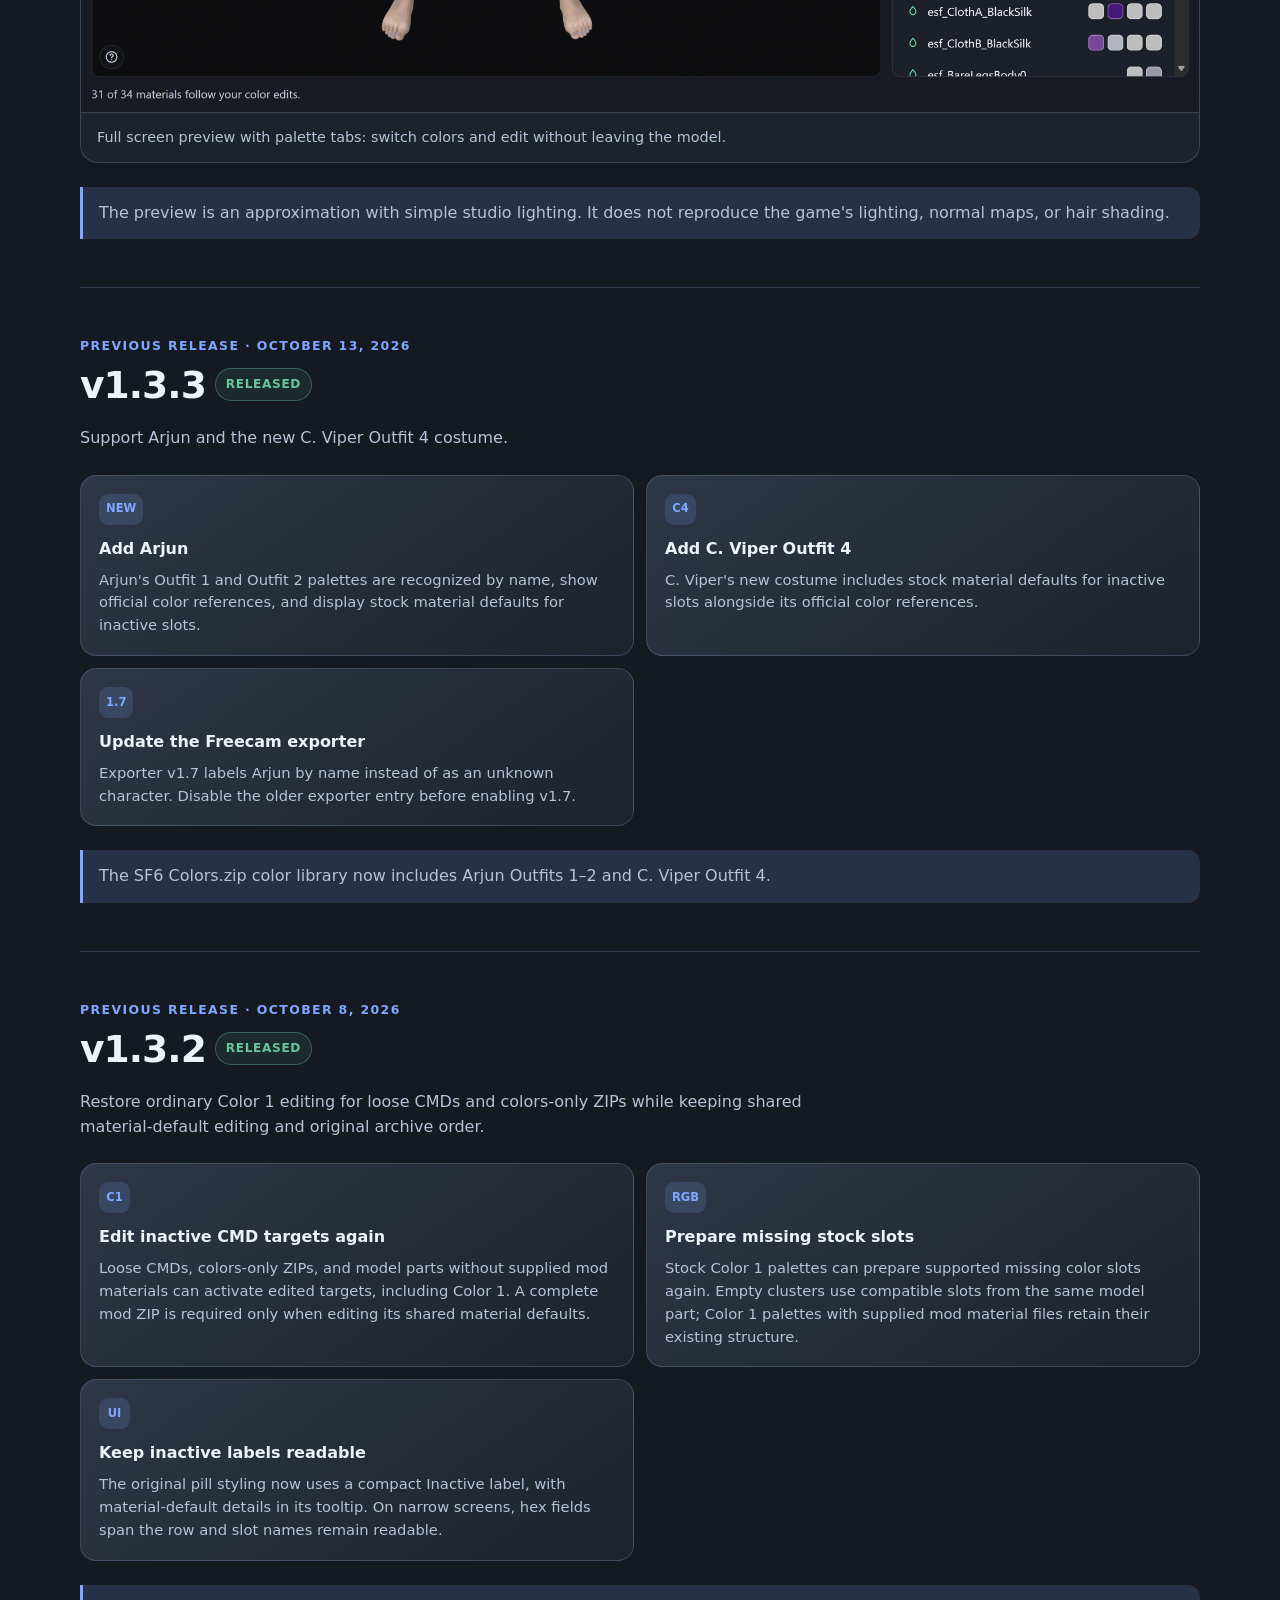
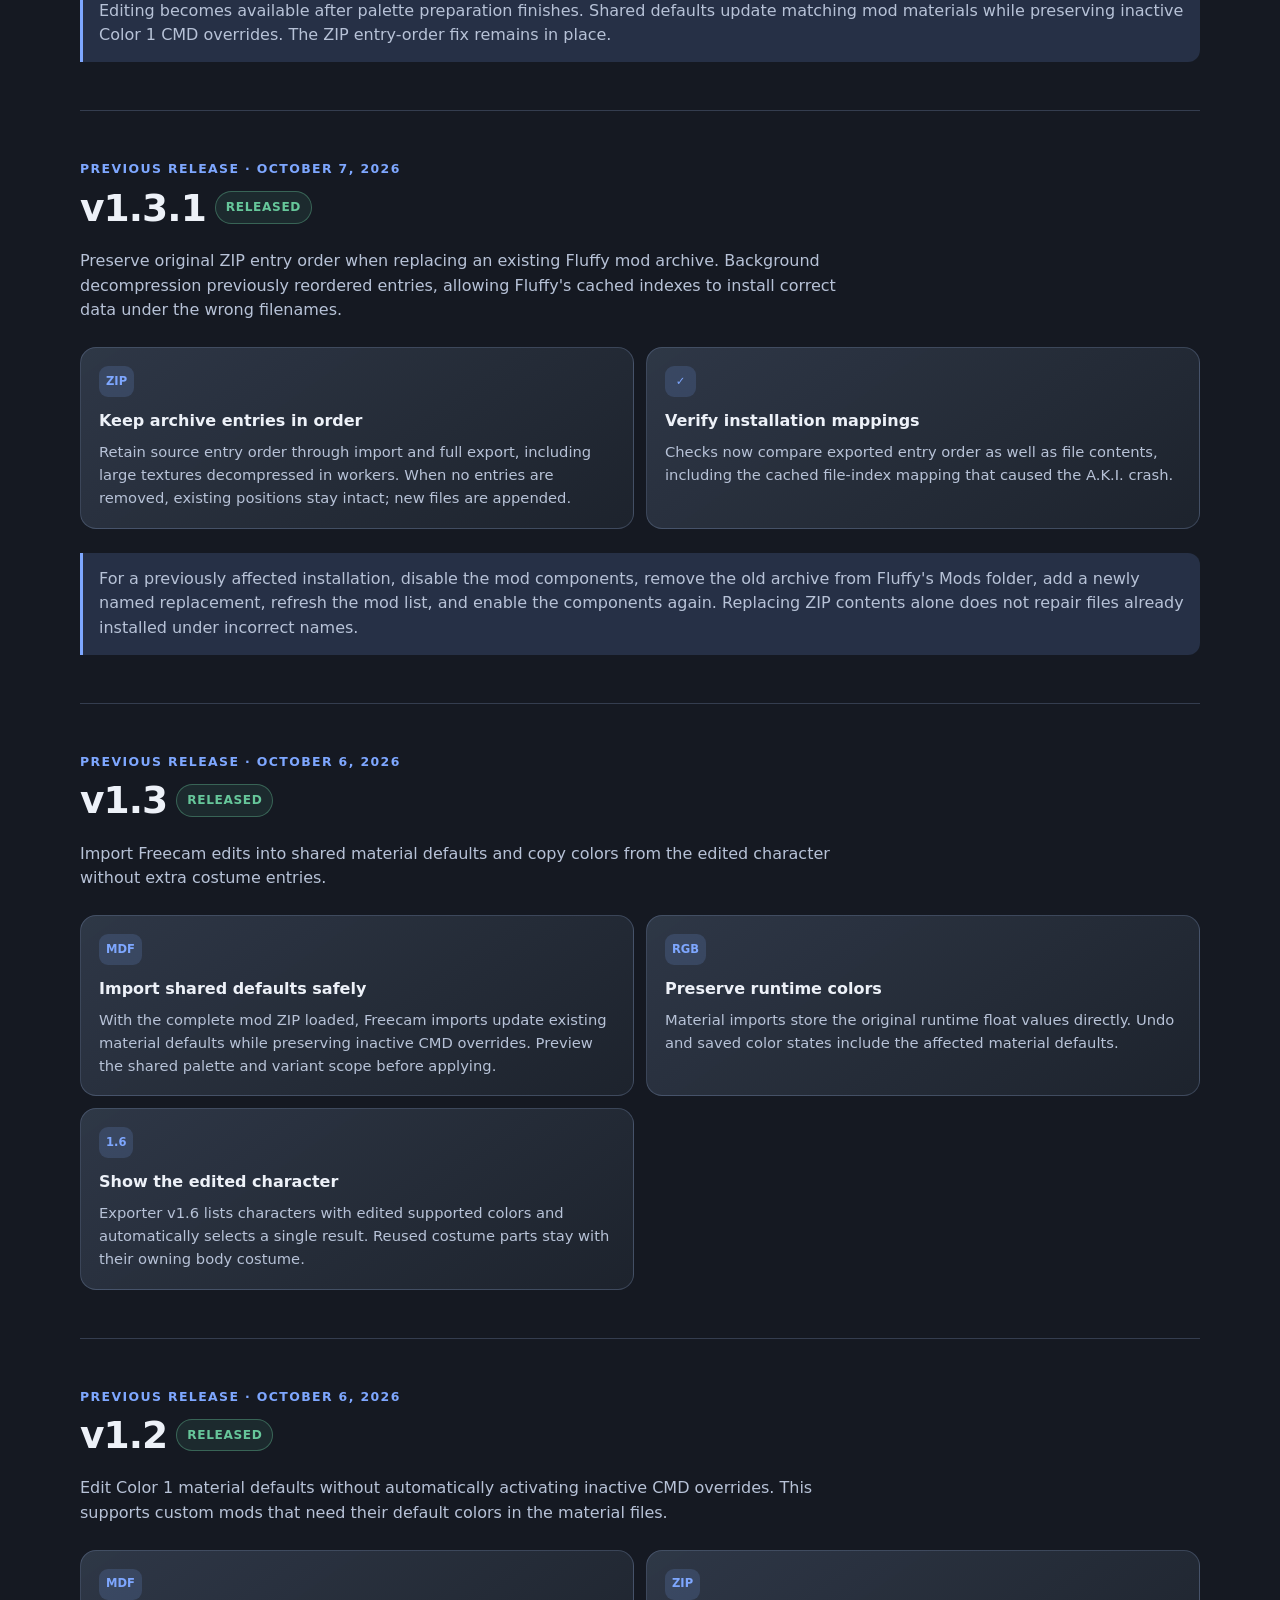
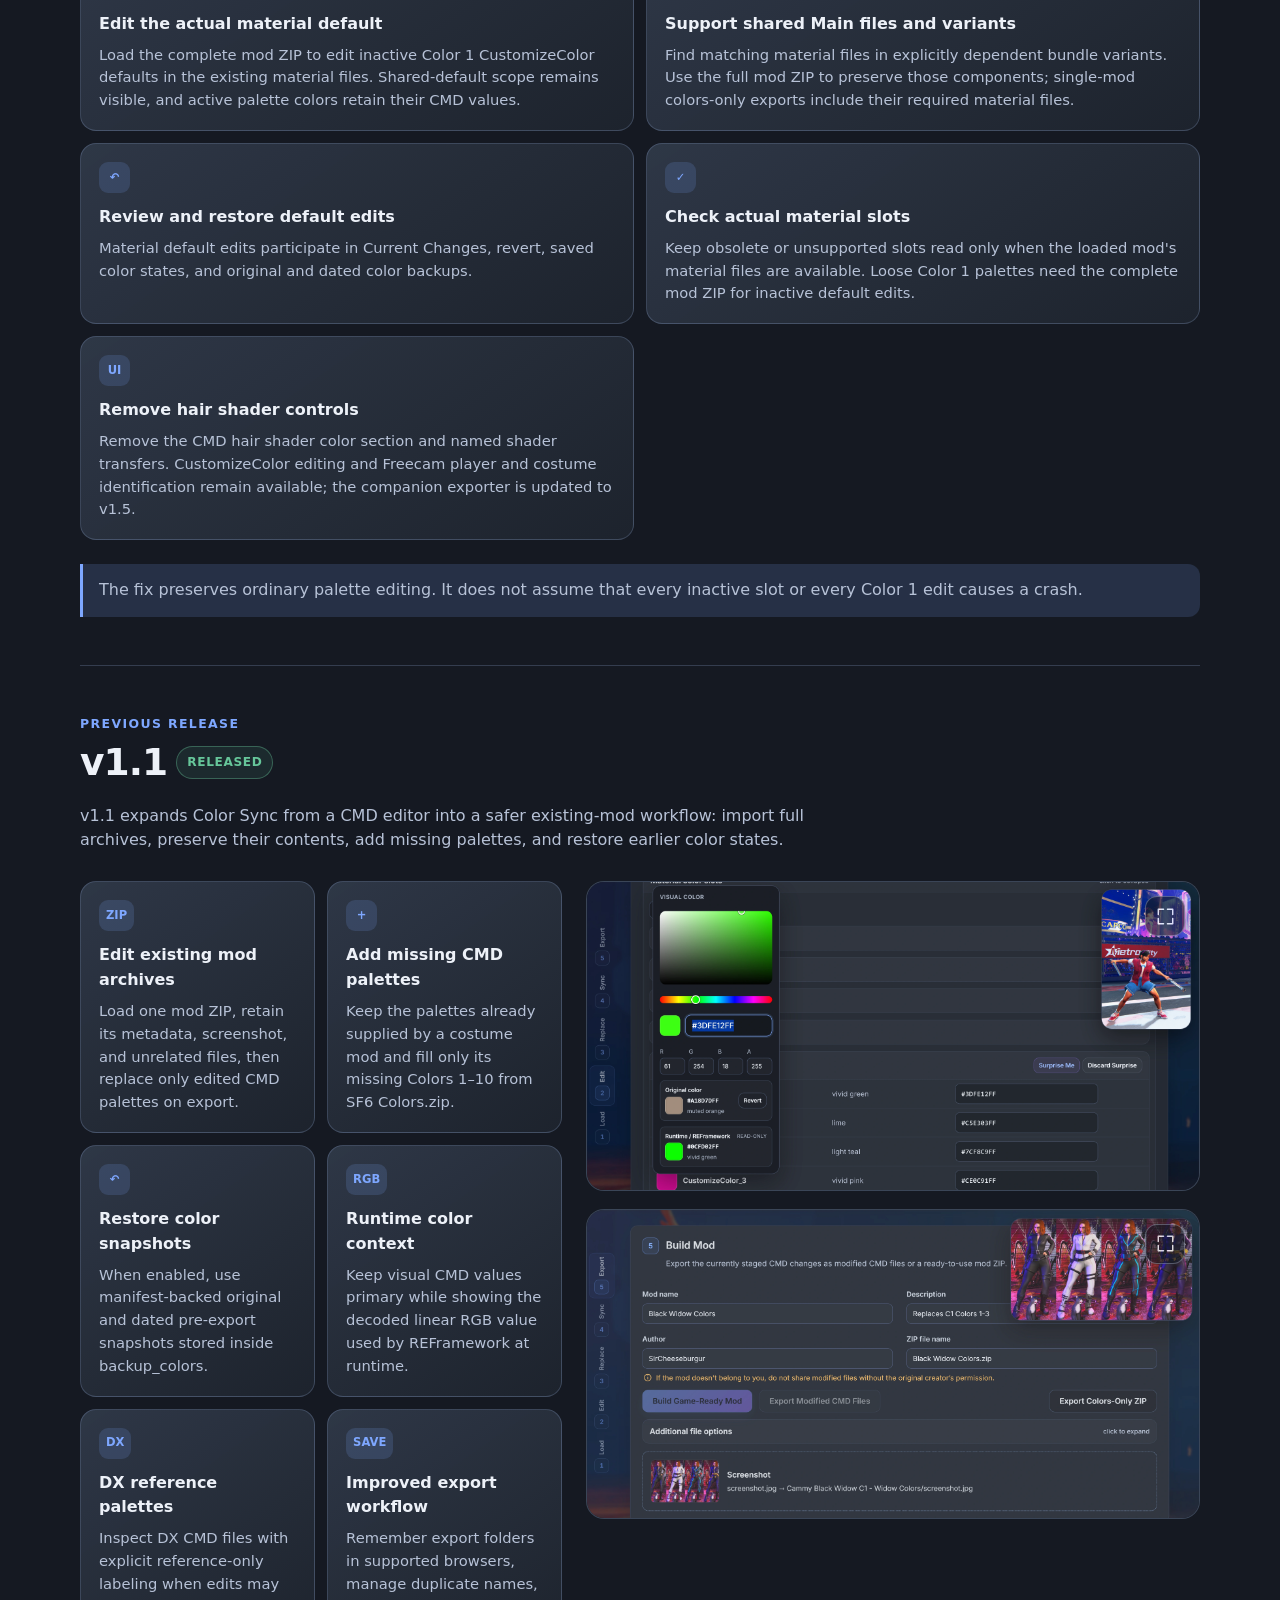
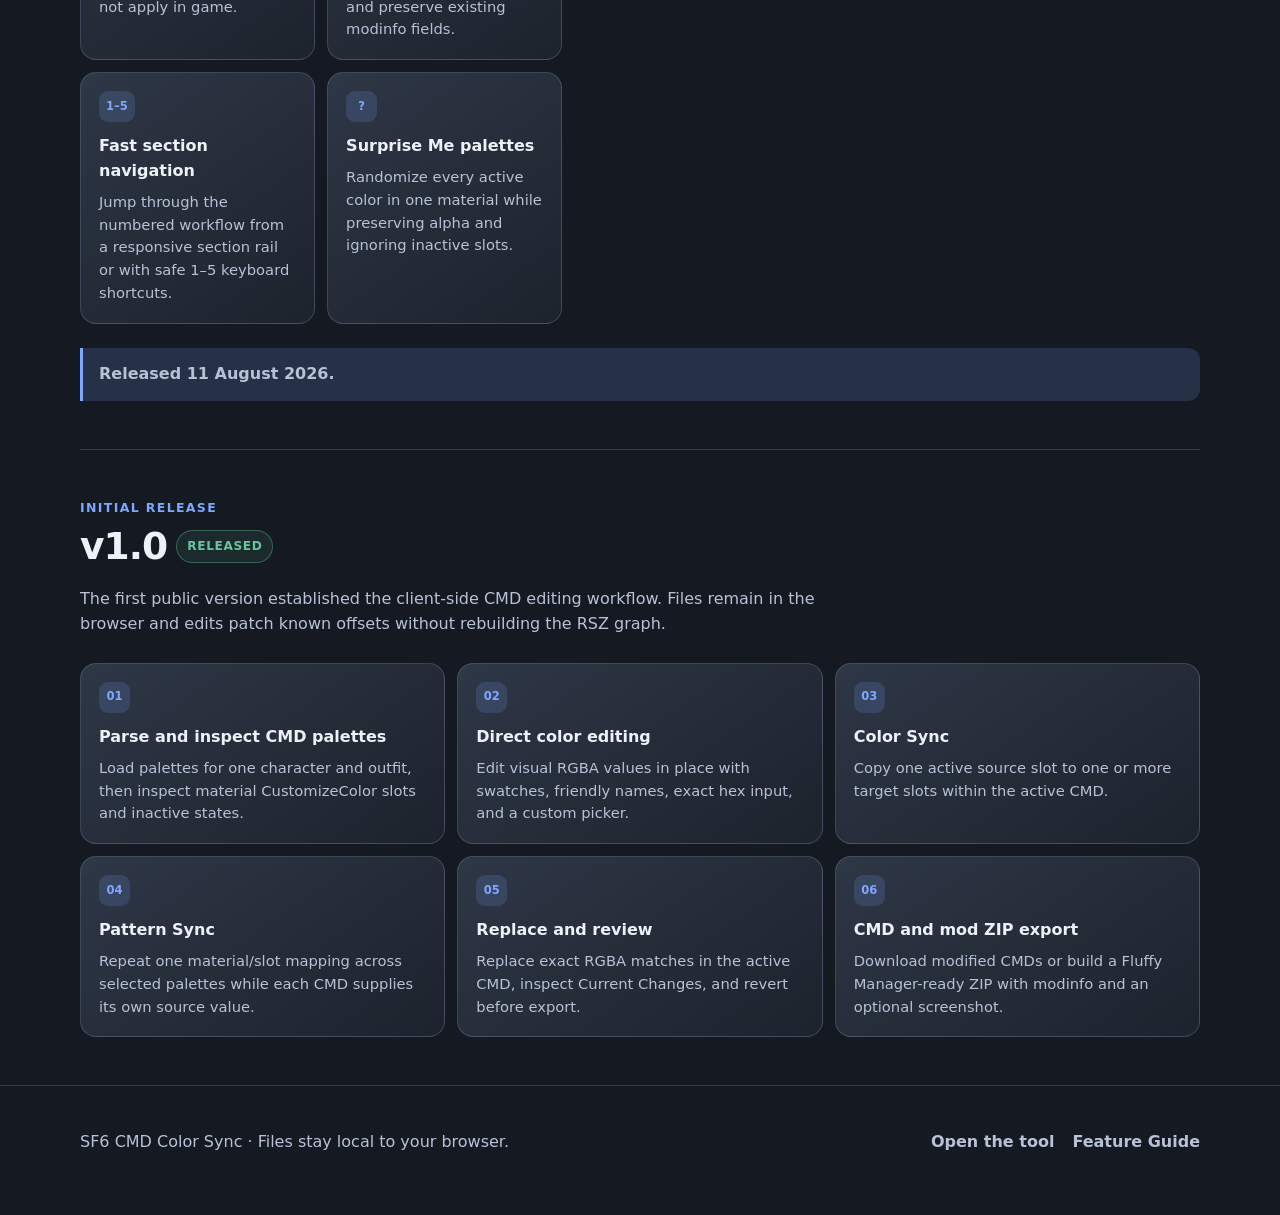
==== commit a65952ce: "Add the full screen preview screenshot to the v1.4 changelog entry Also lists the 3D preview and the" ====
--- a/changelog/index.html
+++ b/changelog/index.html
@@ -97,6 +97,9 @@
                 <article class="feature"><div class="feature-mark">ROLL</div><h3>Improve Surprise Me</h3><p>One roll now gives a matching palette that keeps dark and bright areas in place. The menu is redesigned, and the color box can roll the single color you are editing.</p></article>
                 <article class="feature"><div class="feature-mark">1 GB</div><h3>Import larger mod ZIPs</h3><p>The mod ZIP limit is now 1 GiB instead of 200 MiB. An oversized ZIP is refused before it is unpacked.</p></article>
             </div>
+            <div class="release-visuals" style="margin-top:24px">
+                <figure class="release-visual"><img src="../data/feature-guide/preview-3d-fullscreen-ui.webp" alt="Full screen 3D preview of A.K.I. Outfit 2 in a lilac and purple dress, with palette tabs 1 to 10 above a materials list with color swatches."><figcaption>Full screen preview with palette tabs: switch colors and edit without leaving the model.</figcaption></figure>
+            </div>
             <p class="note">The preview is an approximation with simple studio lighting. It does not reproduce the game's lighting, normal maps, or hair shading.</p>
         </section>
 
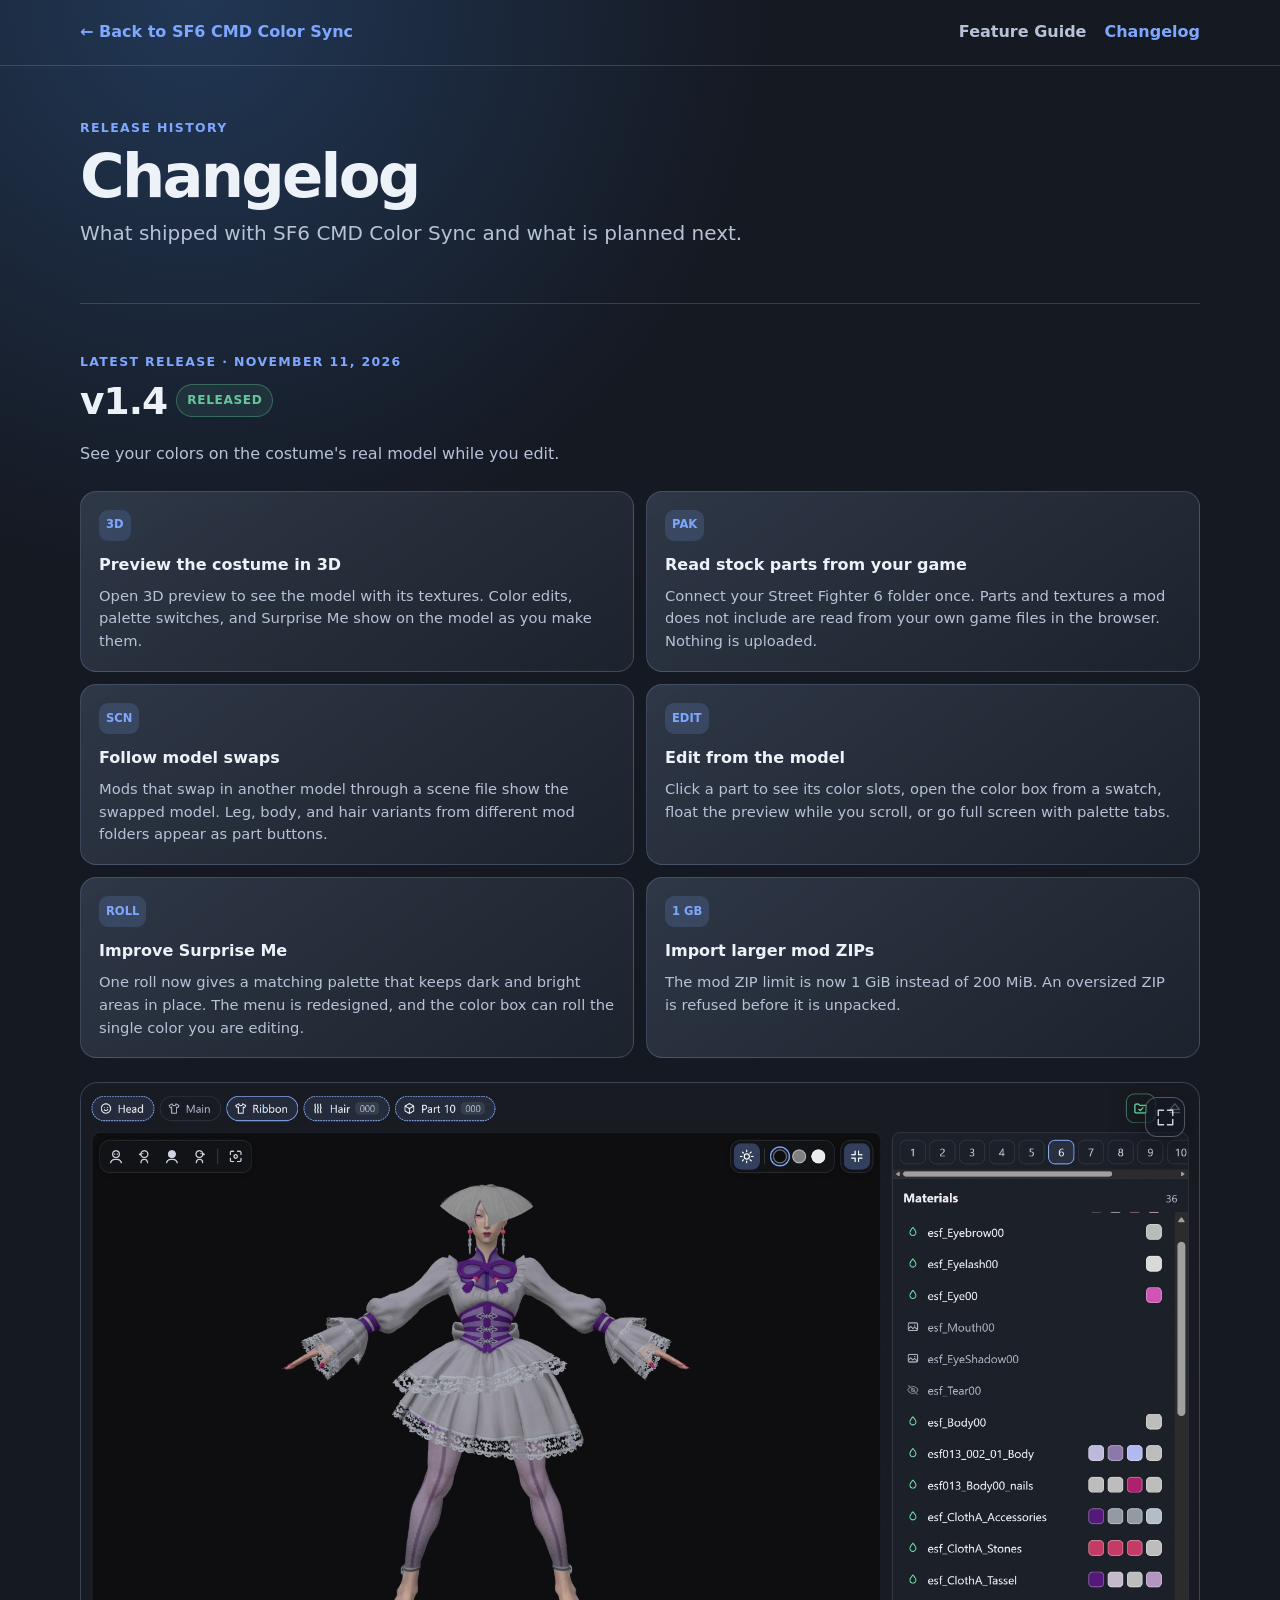
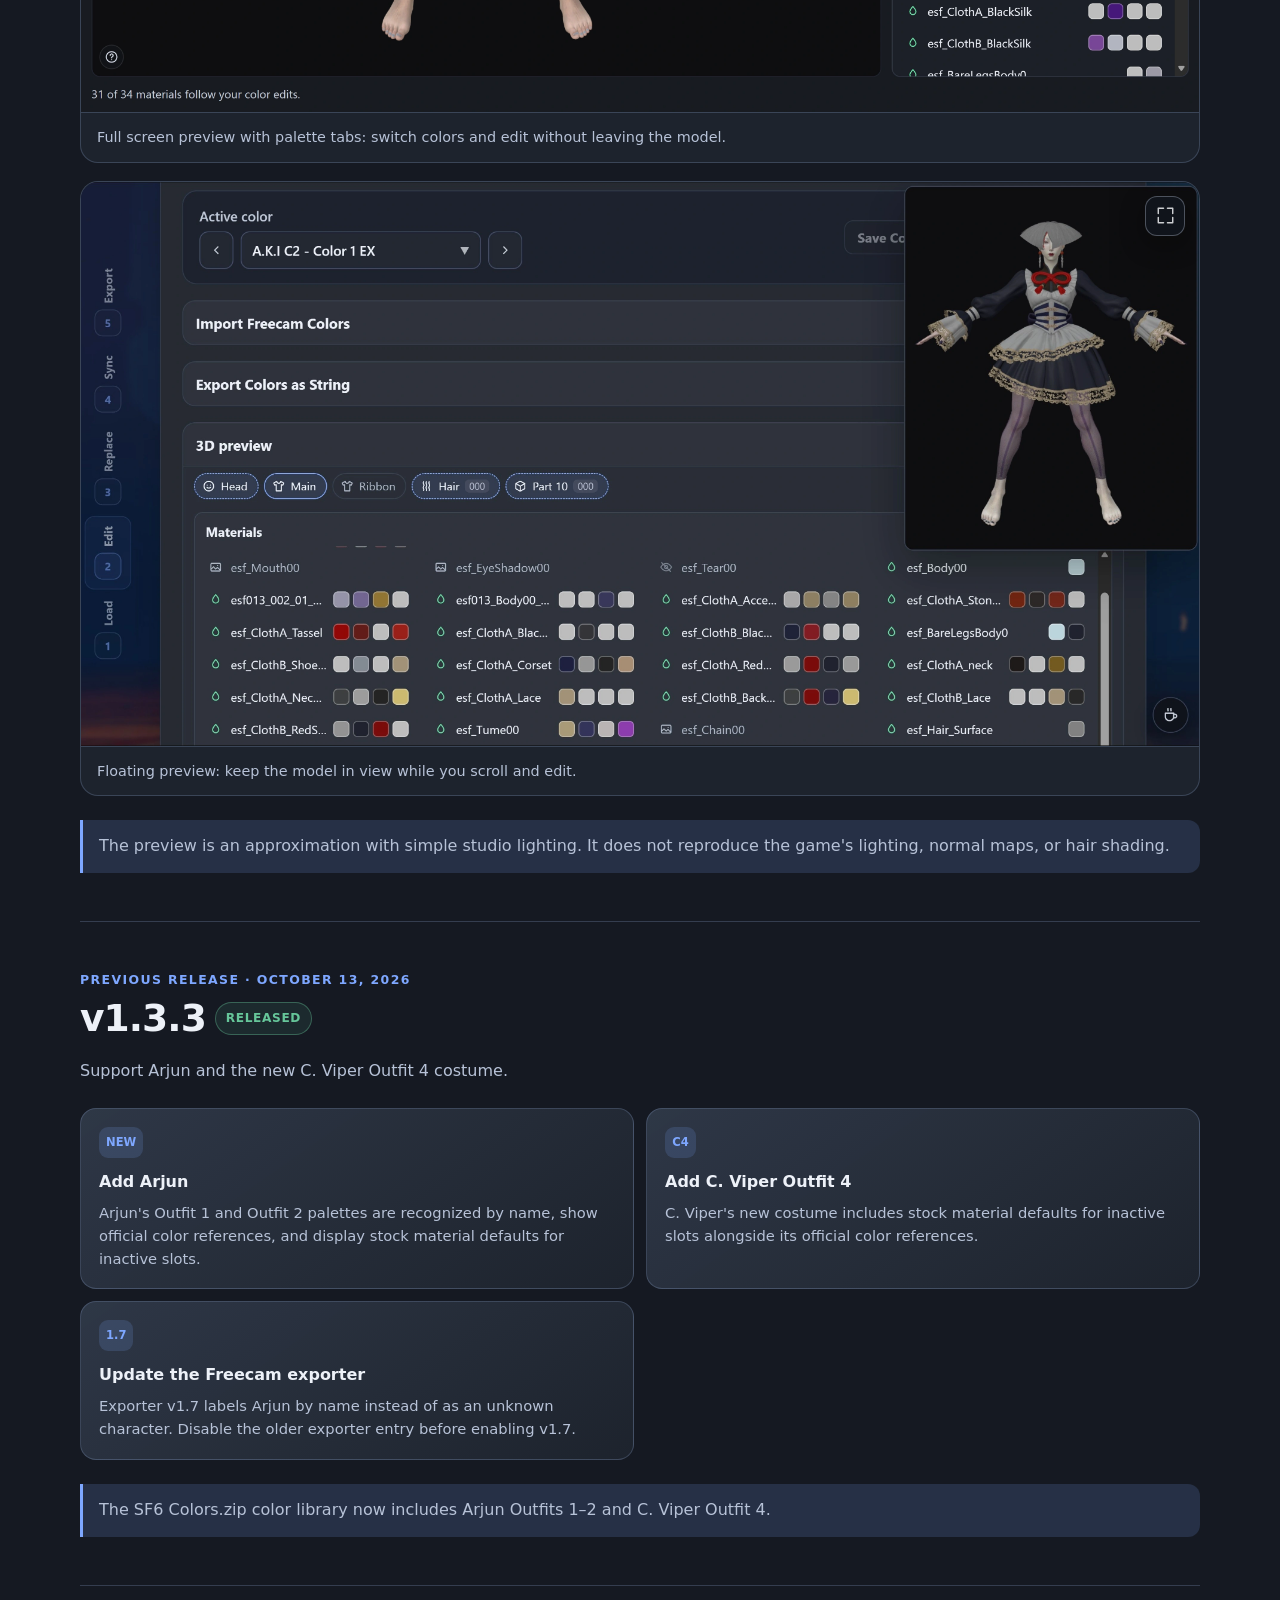
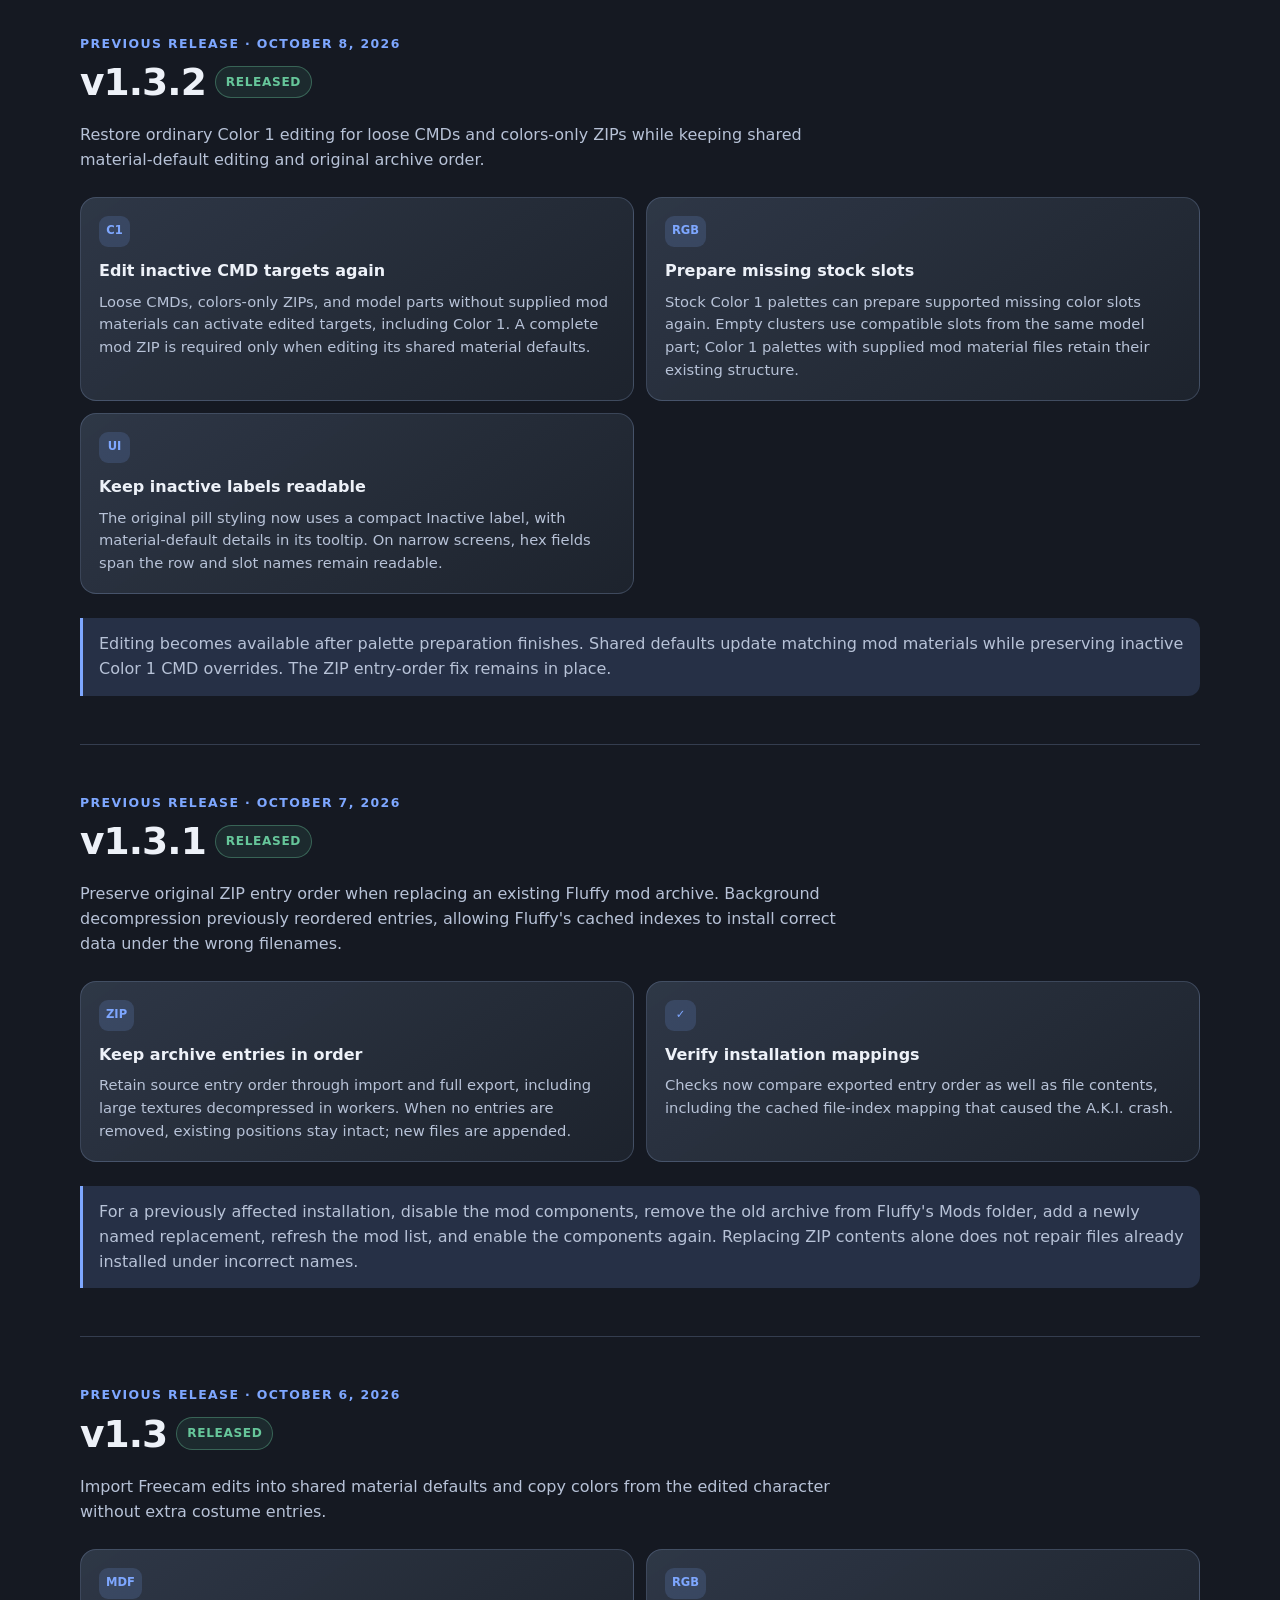
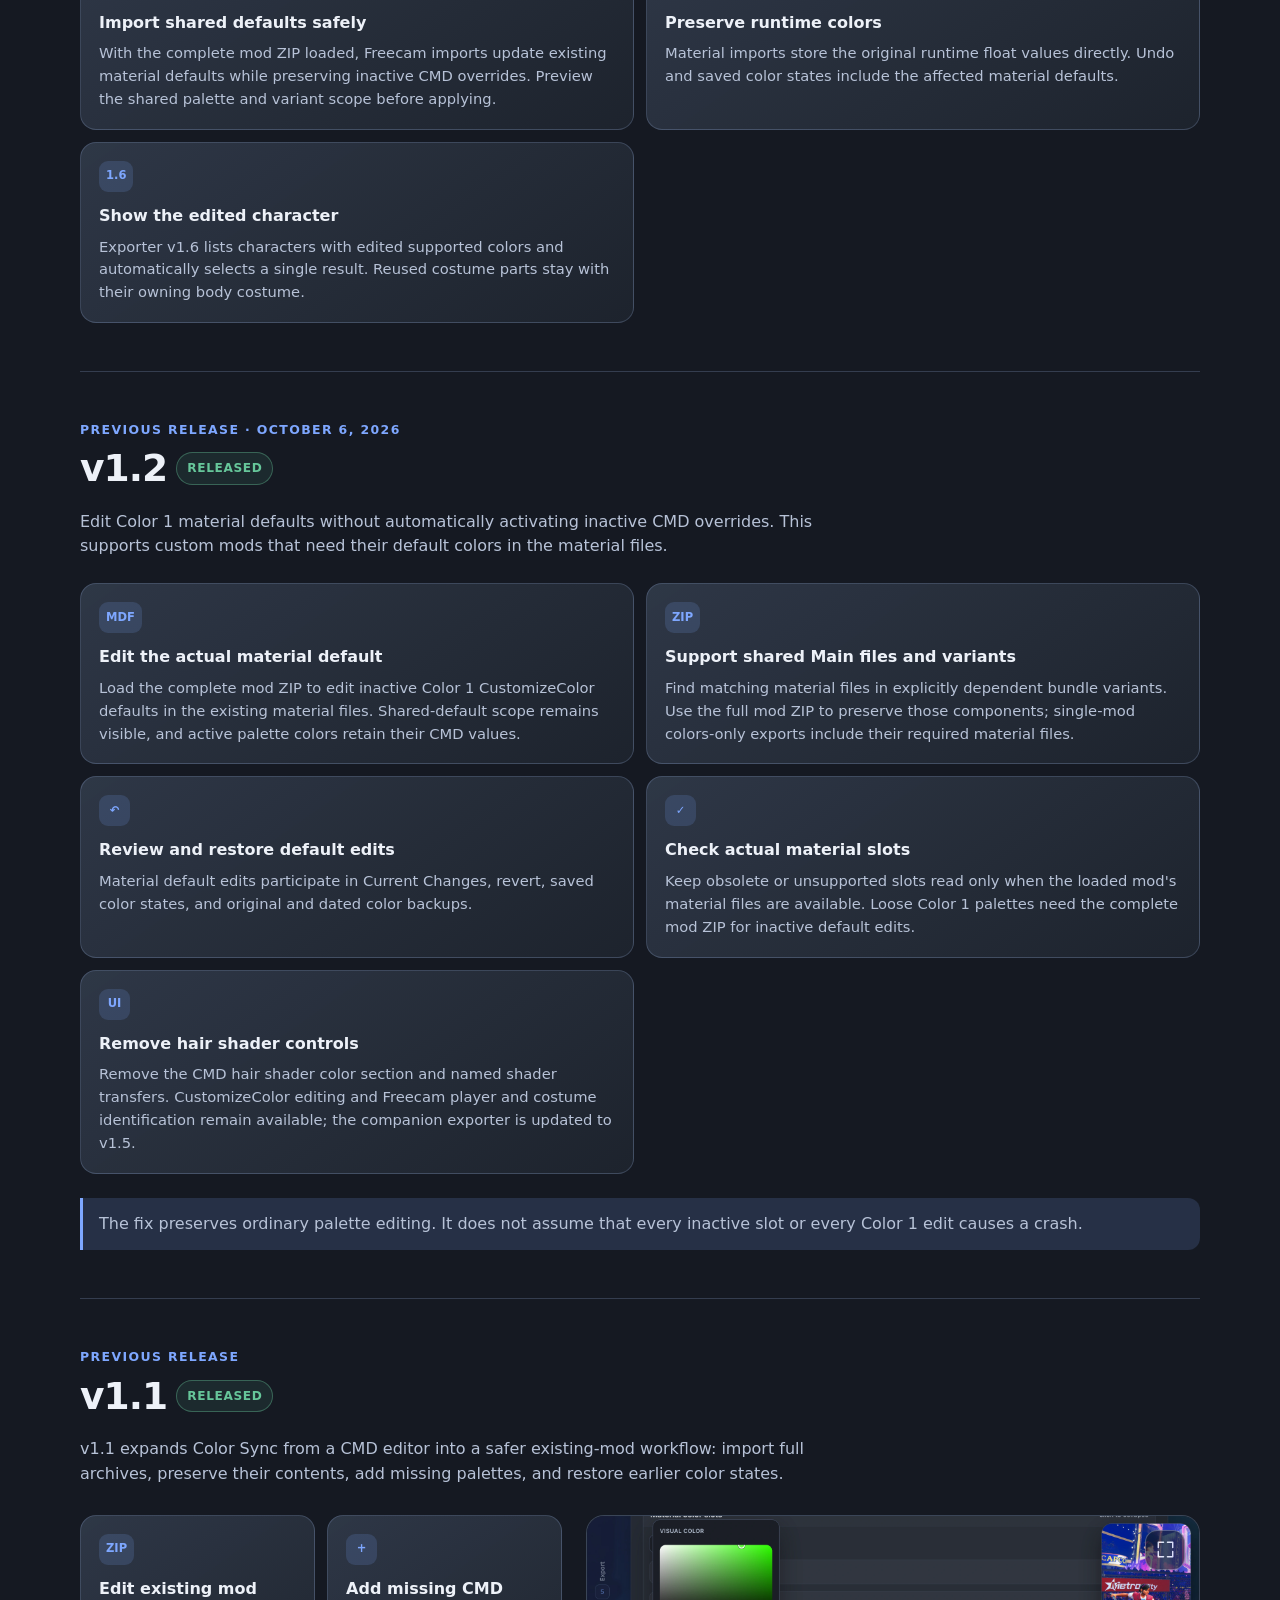
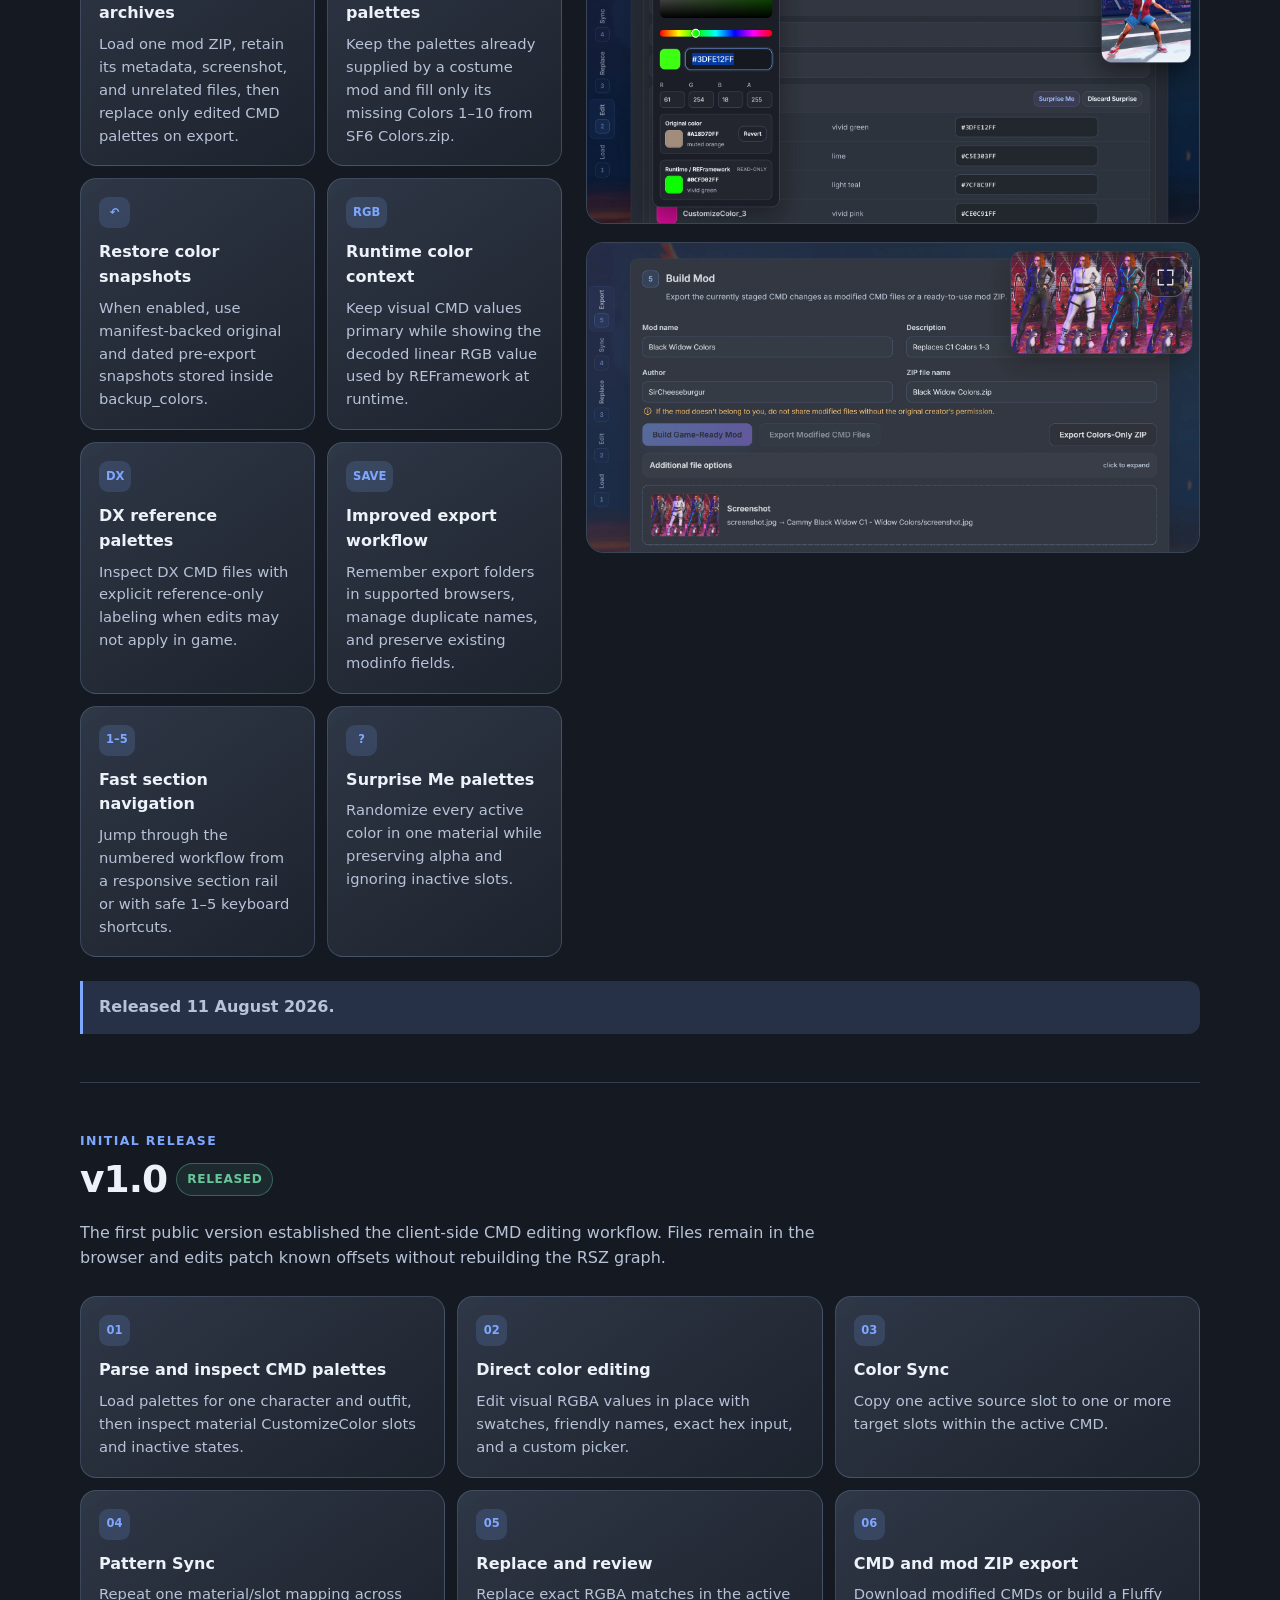
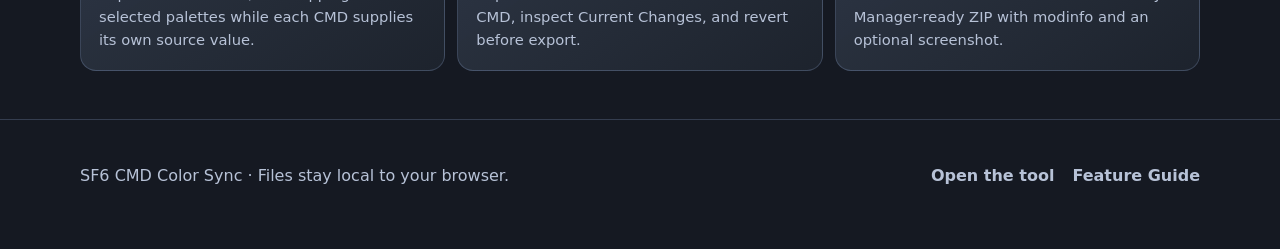
==== commit 13ac160d: "Add the floating preview screenshot to the v1.4 changelog entry" ====
--- a/changelog/index.html
+++ b/changelog/index.html
@@ -99,6 +99,7 @@
             </div>
             <div class="release-visuals" style="margin-top:24px">
                 <figure class="release-visual"><img src="../data/feature-guide/preview-3d-fullscreen-ui.webp" alt="Full screen 3D preview of A.K.I. Outfit 2 in a lilac and purple dress, with palette tabs 1 to 10 above a materials list with color swatches."><figcaption>Full screen preview with palette tabs: switch colors and edit without leaving the model.</figcaption></figure>
+                <figure class="release-visual"><img src="../data/feature-guide/preview-3d-floating-ui.webp" alt="Editor with the 3D preview floating in the top right corner over the materials list, showing A.K.I. Outfit 2 Color 1 EX in a navy and white dress."><figcaption>Floating preview: keep the model in view while you scroll and edit.</figcaption></figure>
             </div>
             <p class="note">The preview is an approximation with simple studio lighting. It does not reproduce the game's lighting, normal maps, or hair shading.</p>
         </section>
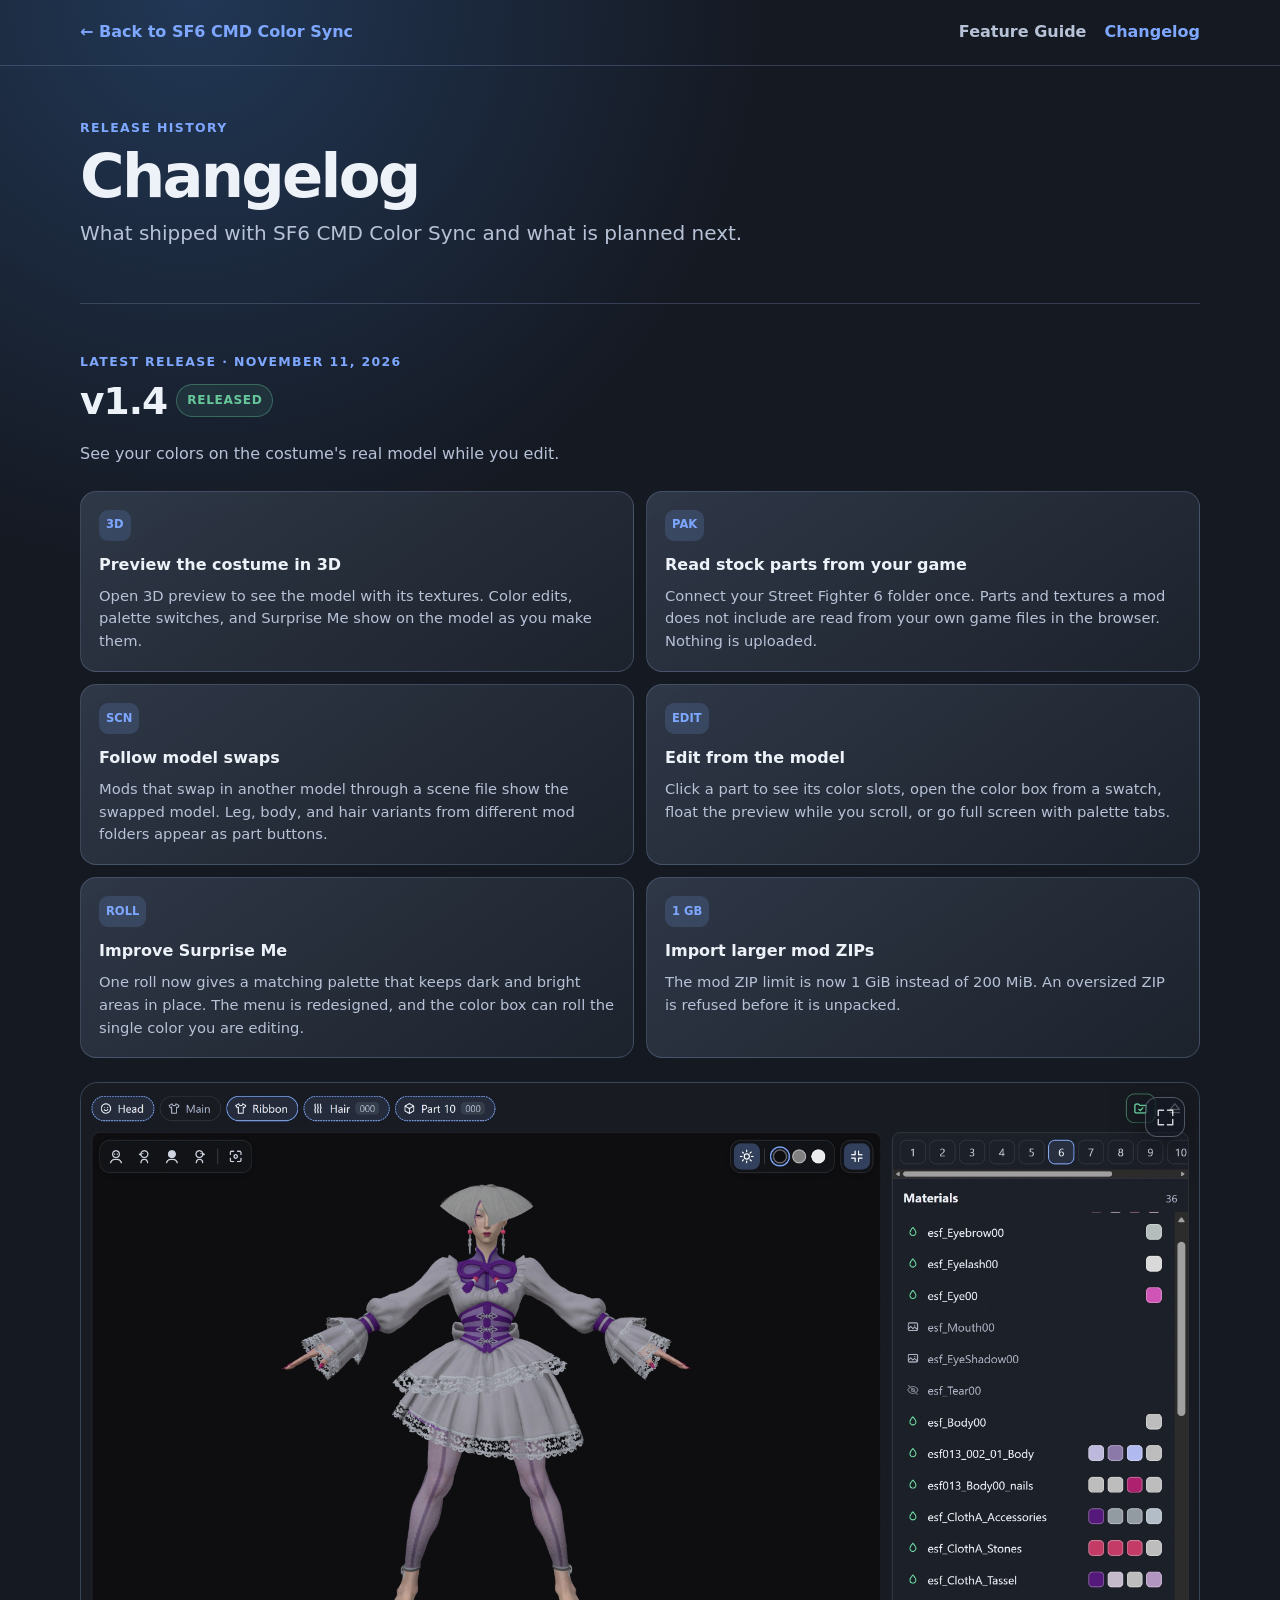
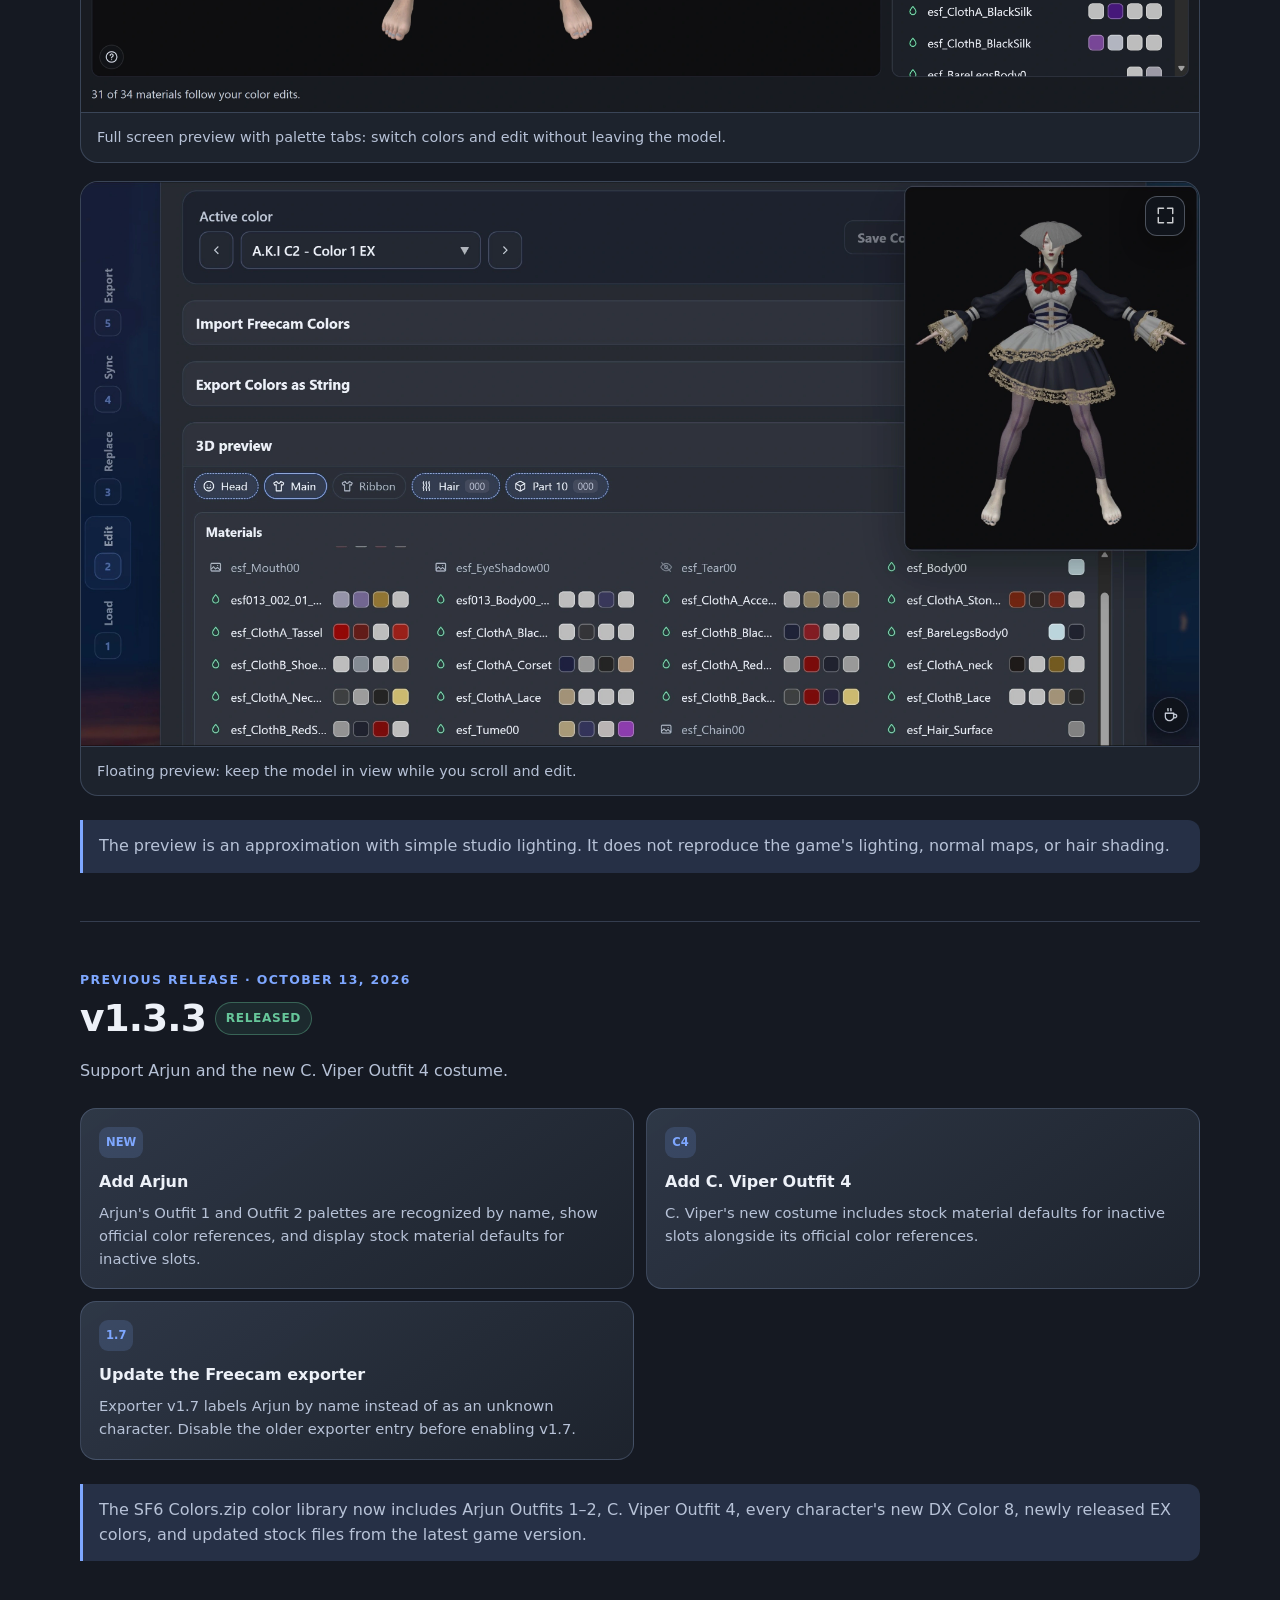
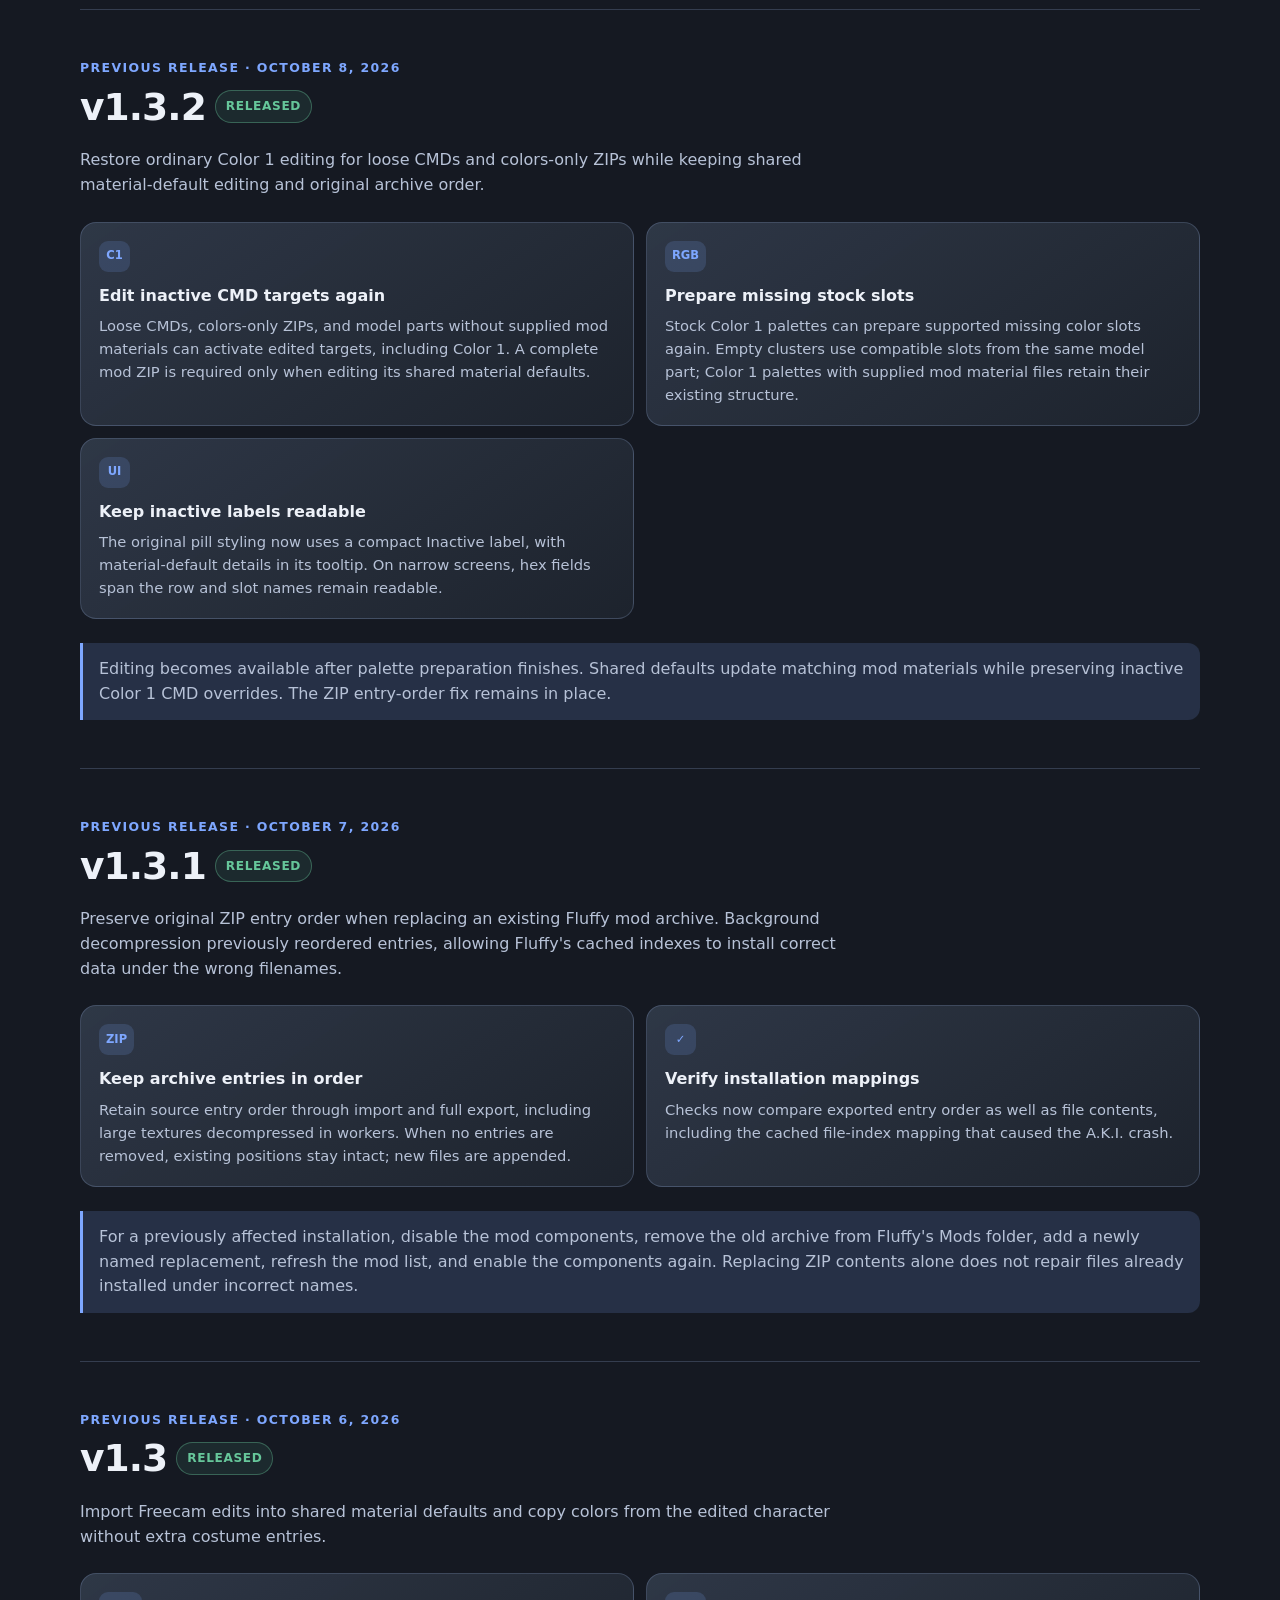
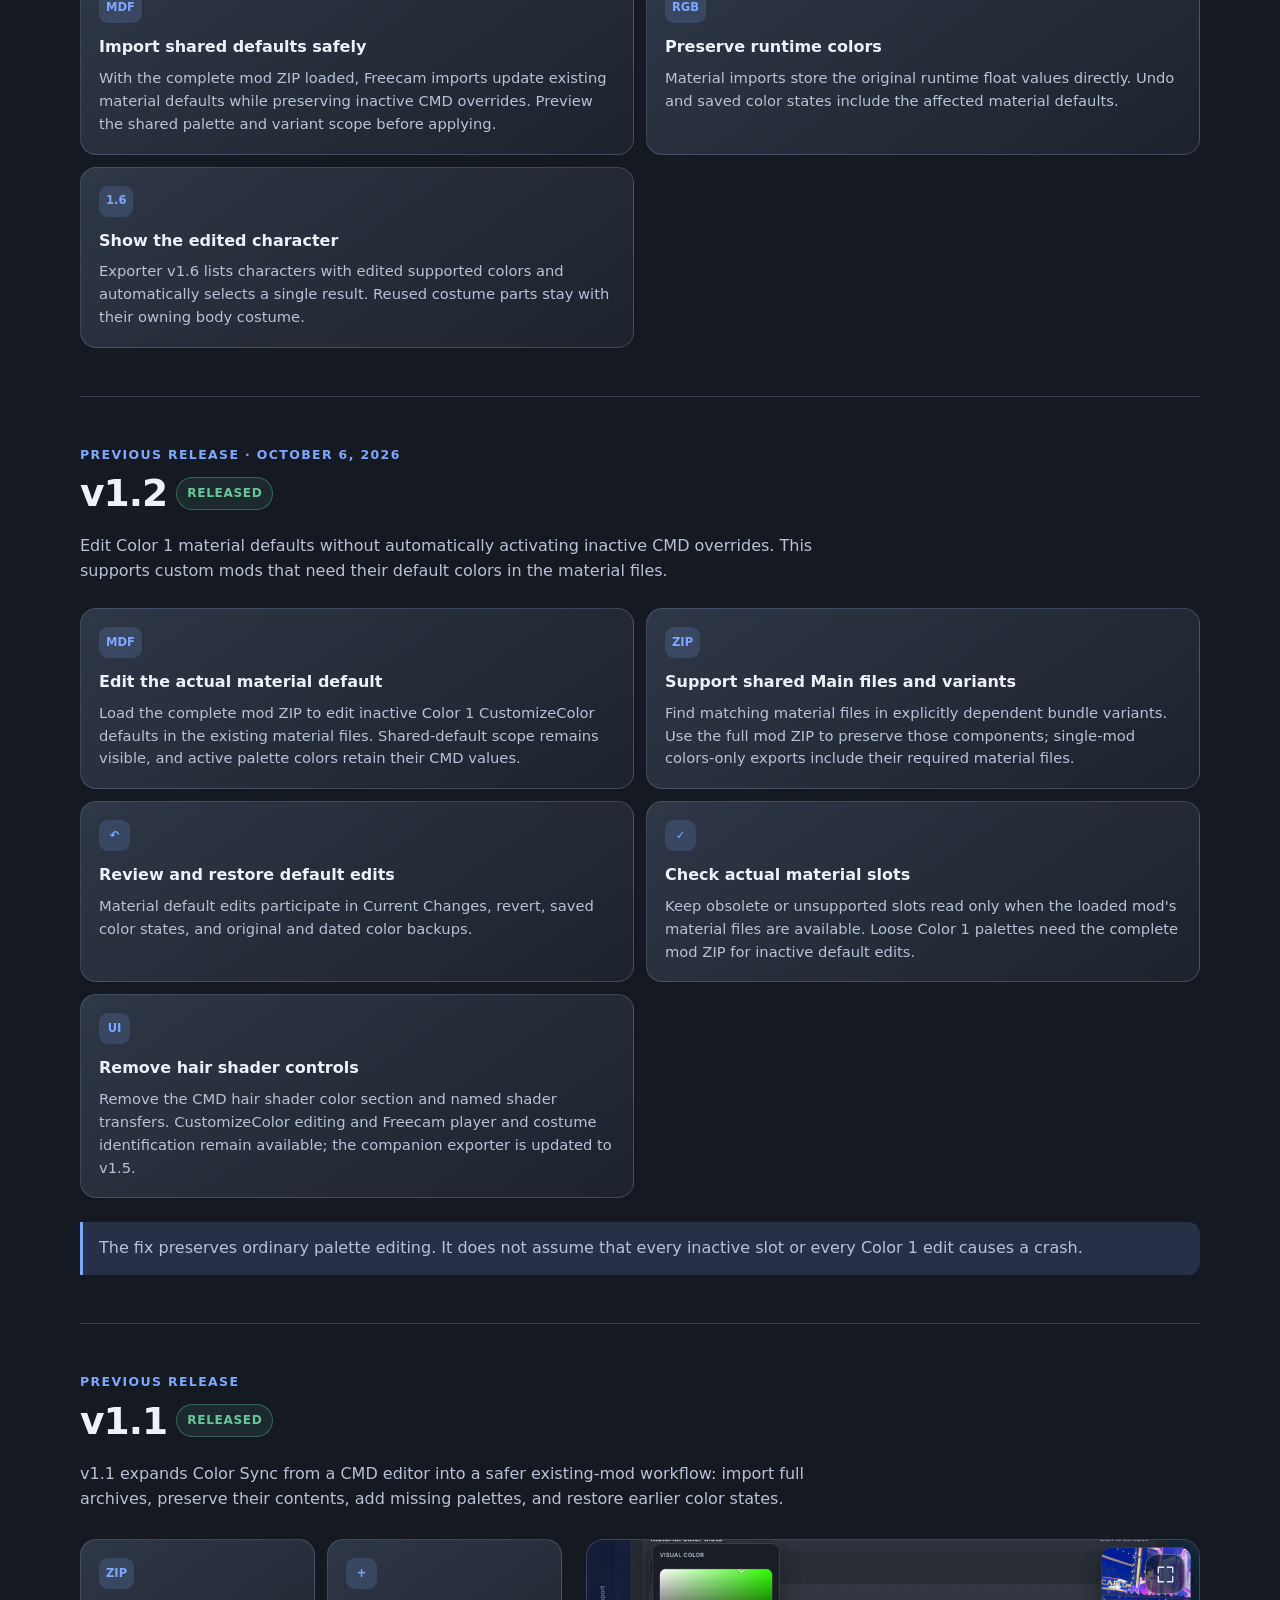
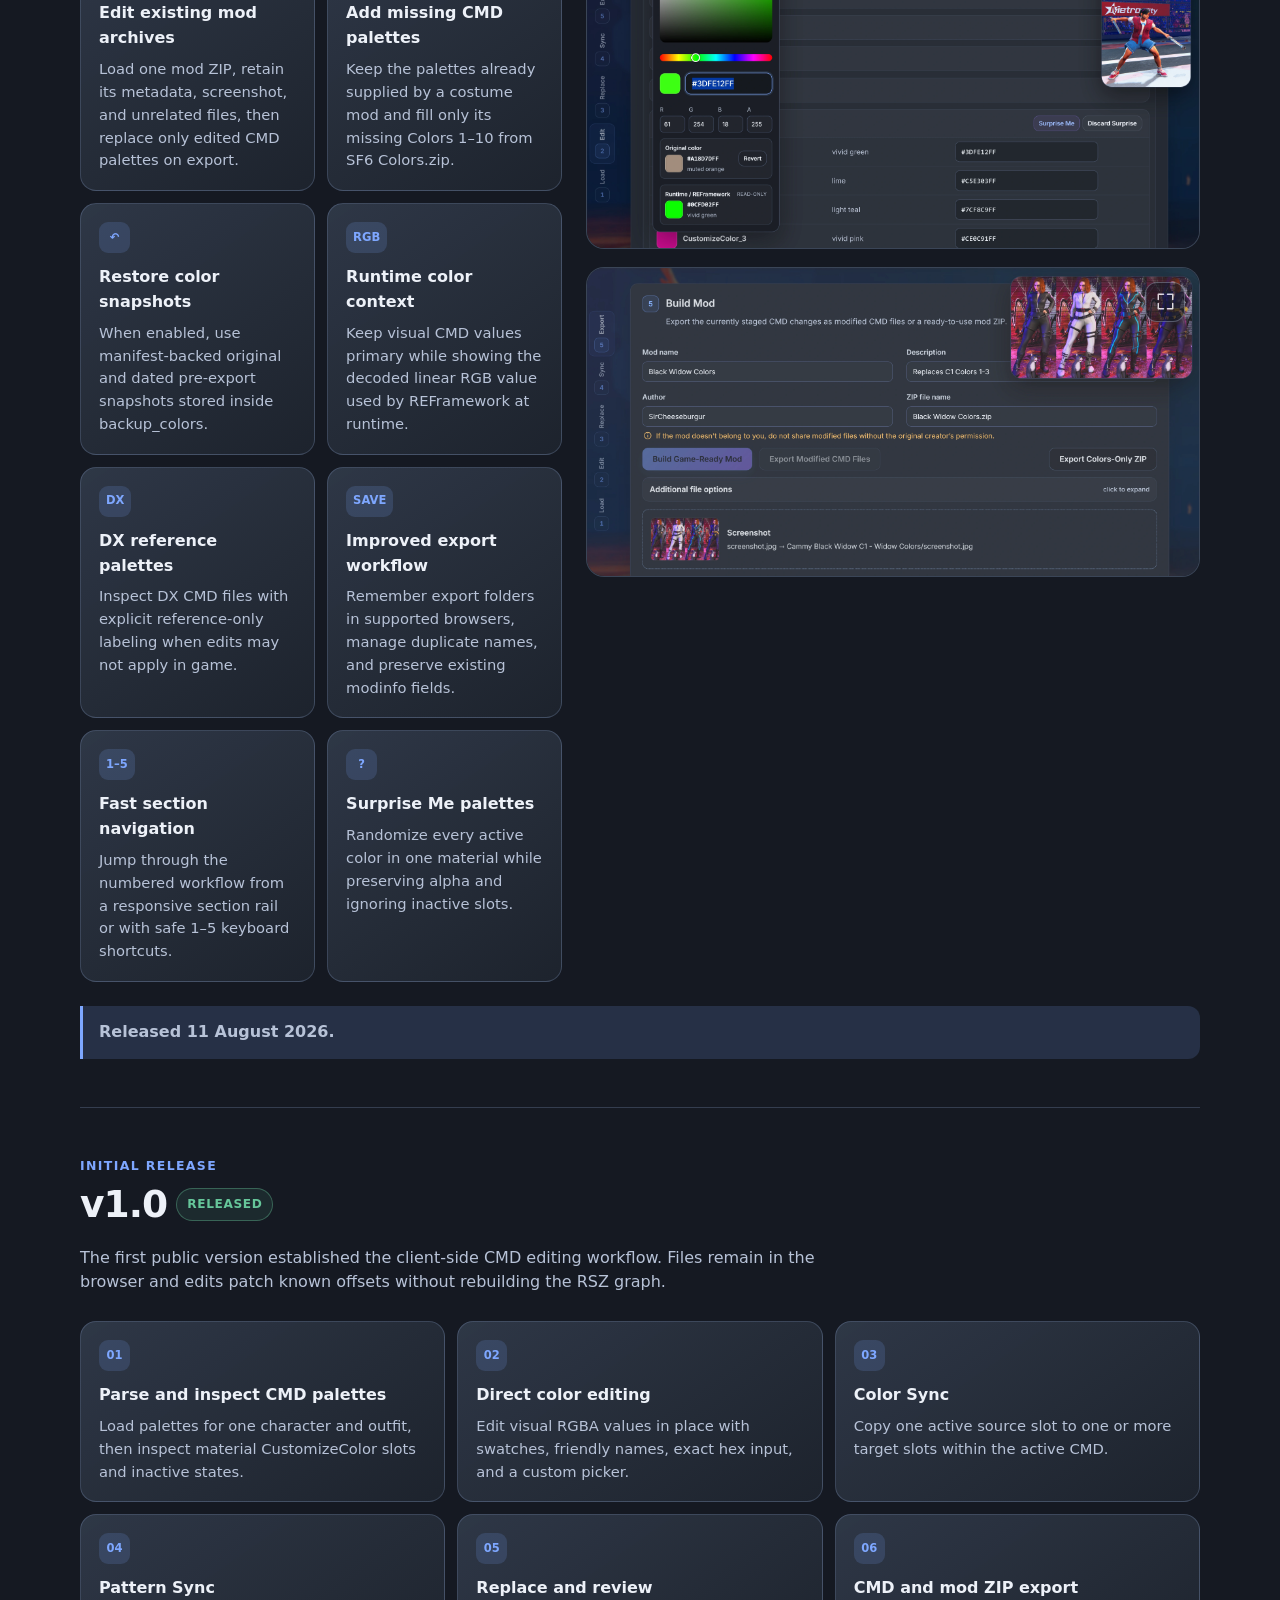
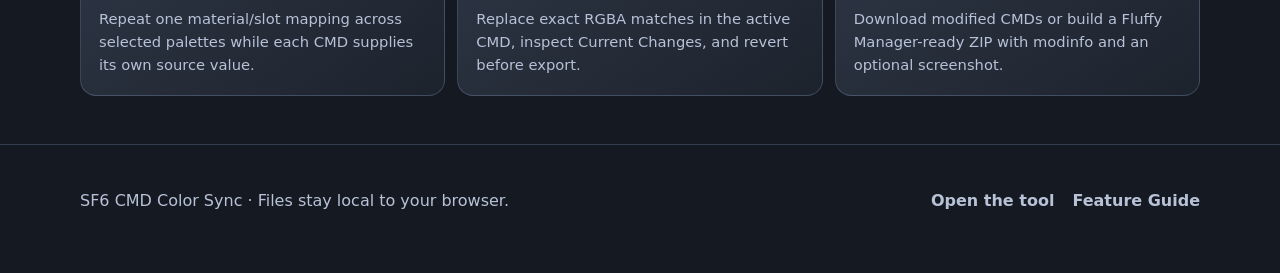
==== commit 44e521a1: "Fix Save CMD type registry and clarify inactive slot tooltips The compact registry now copies whole " ====
--- a/changelog/index.html
+++ b/changelog/index.html
@@ -111,7 +111,7 @@
                 <article class="feature"><div class="feature-mark">C4</div><h3>Add C. Viper Outfit 4</h3><p>C. Viper's new costume includes stock material defaults for inactive slots alongside its official color references.</p></article>
                 <article class="feature"><div class="feature-mark">1.7</div><h3>Update the Freecam exporter</h3><p>Exporter v1.7 labels Arjun by name instead of as an unknown character. Disable the older exporter entry before enabling v1.7.</p></article>
             </div>
-            <p class="note">The SF6 Colors.zip color library now includes Arjun Outfits 1–2 and C. Viper Outfit 4.</p>
+            <p class="note">The SF6 Colors.zip color library now includes Arjun Outfits 1–2, C. Viper Outfit 4, every character's new DX Color 8, newly released EX colors, and updated stock files from the latest game version.</p>
         </section>
 
         <section class="release" id="v1-3-2">
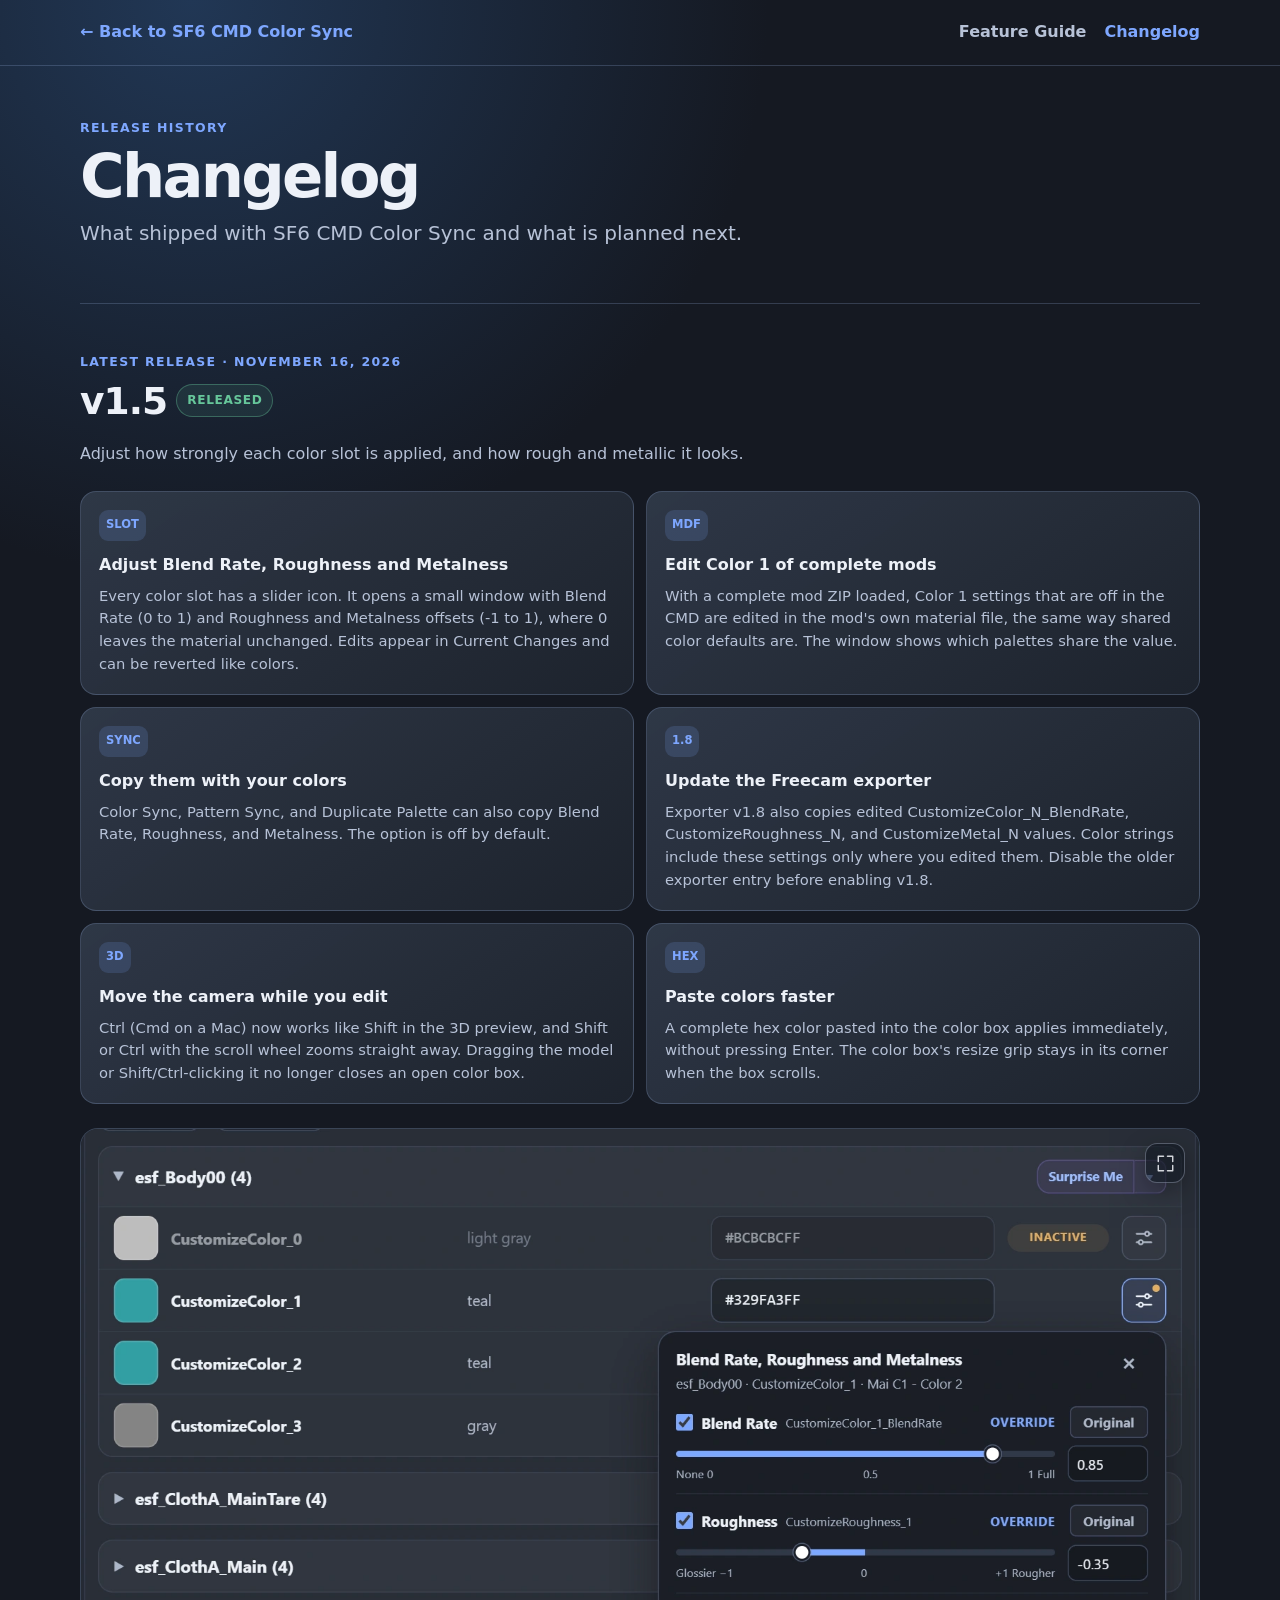
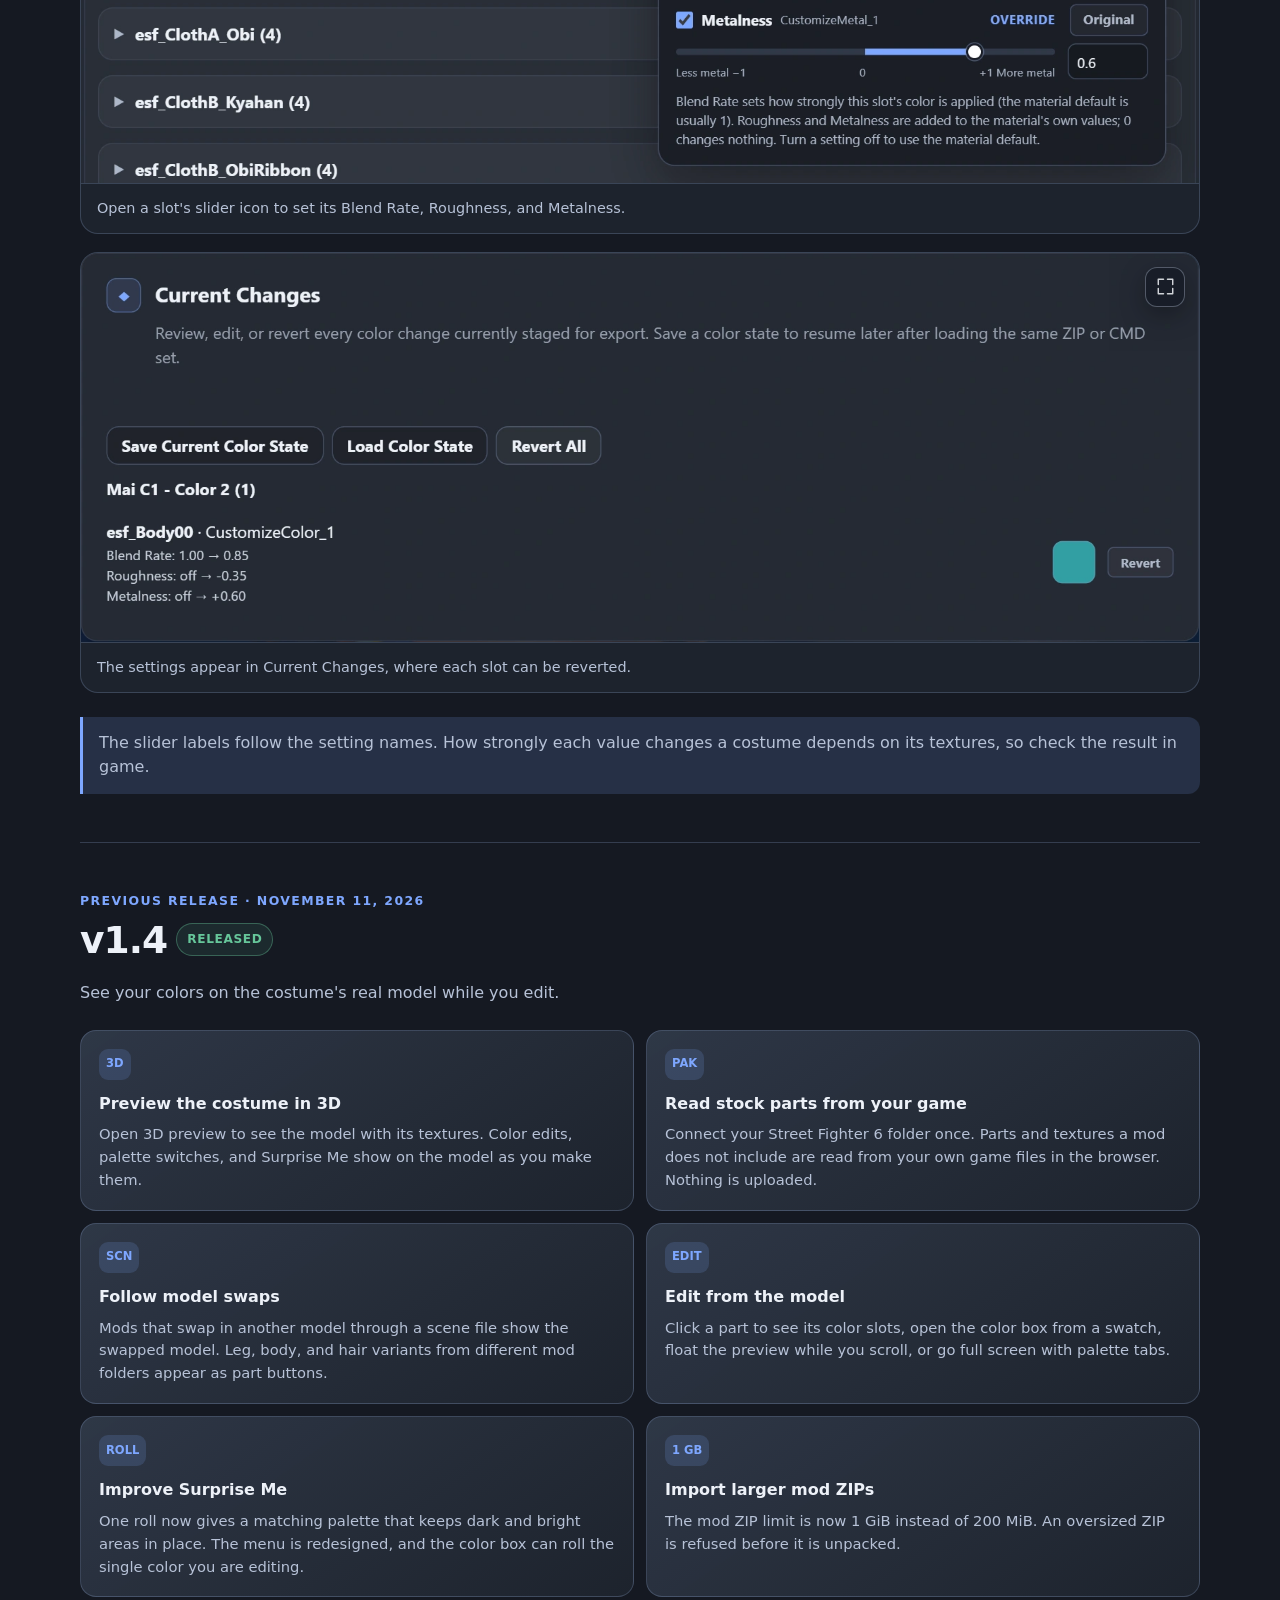
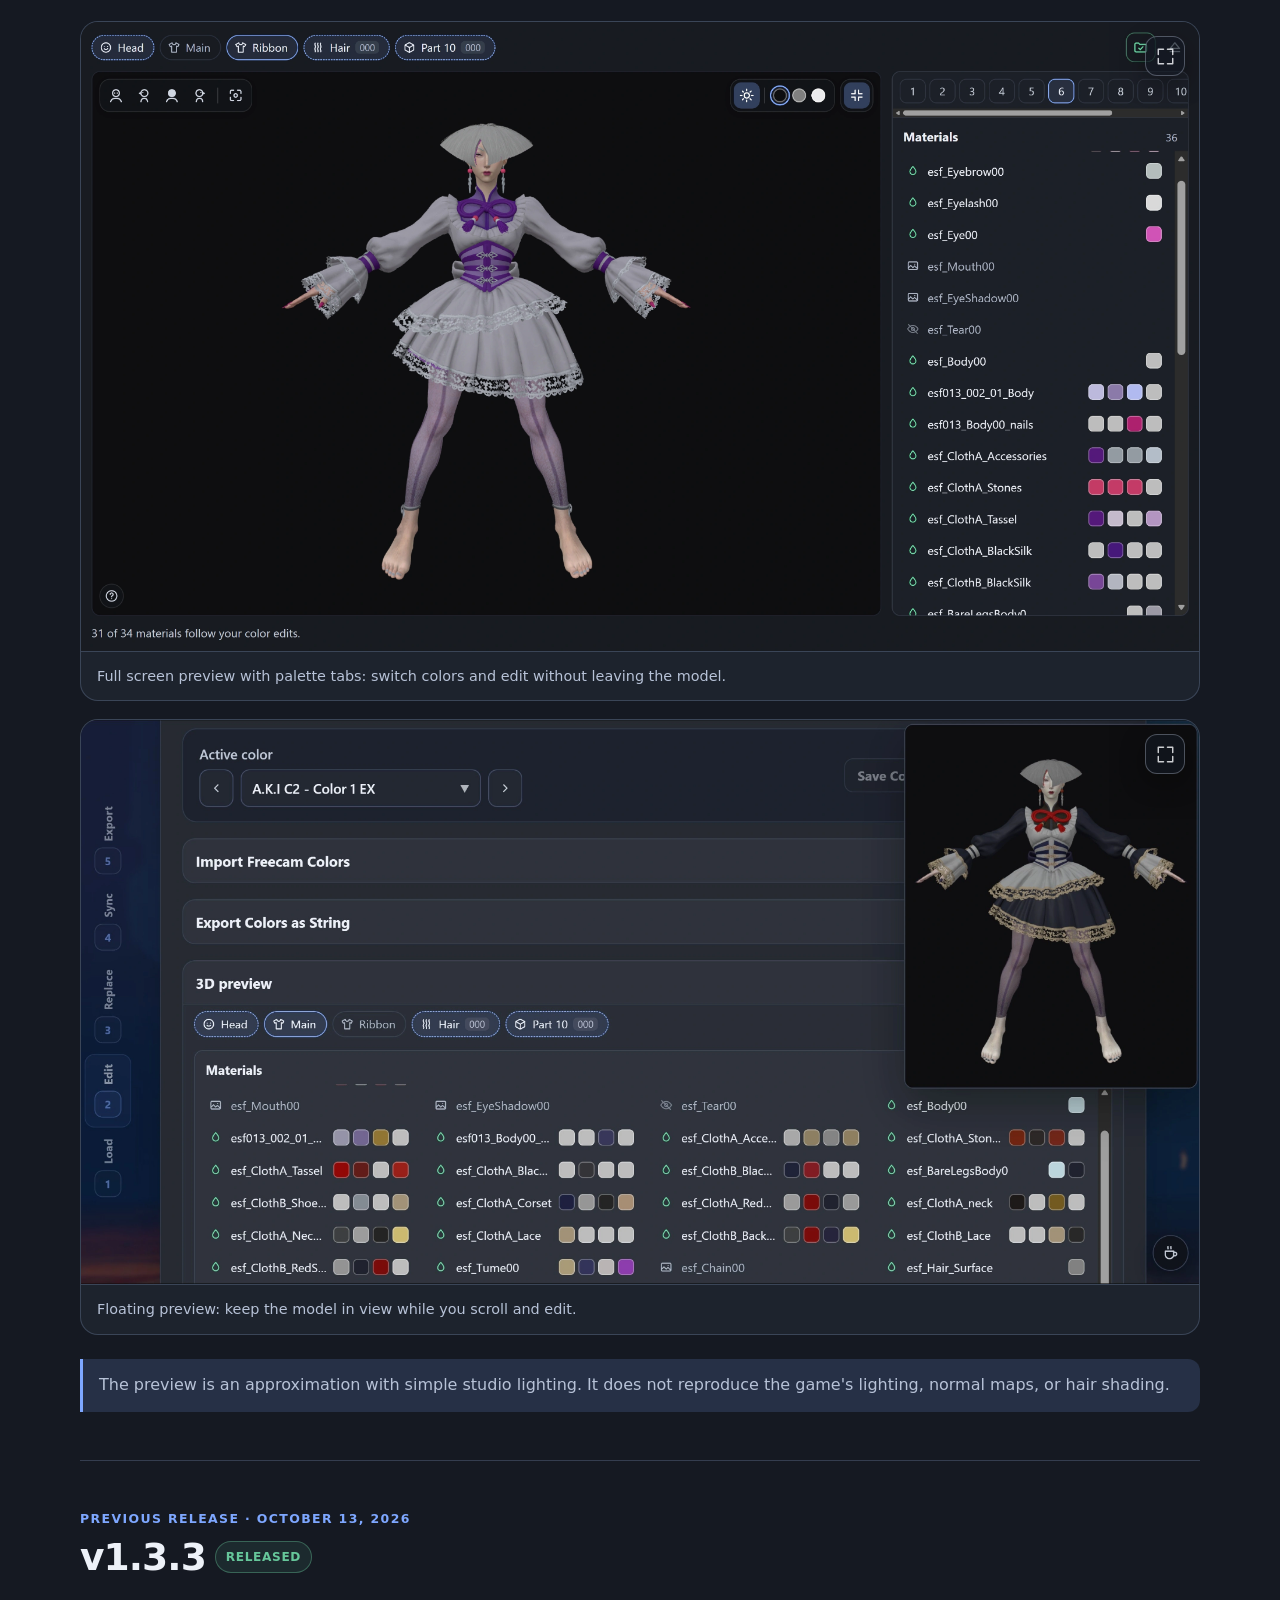
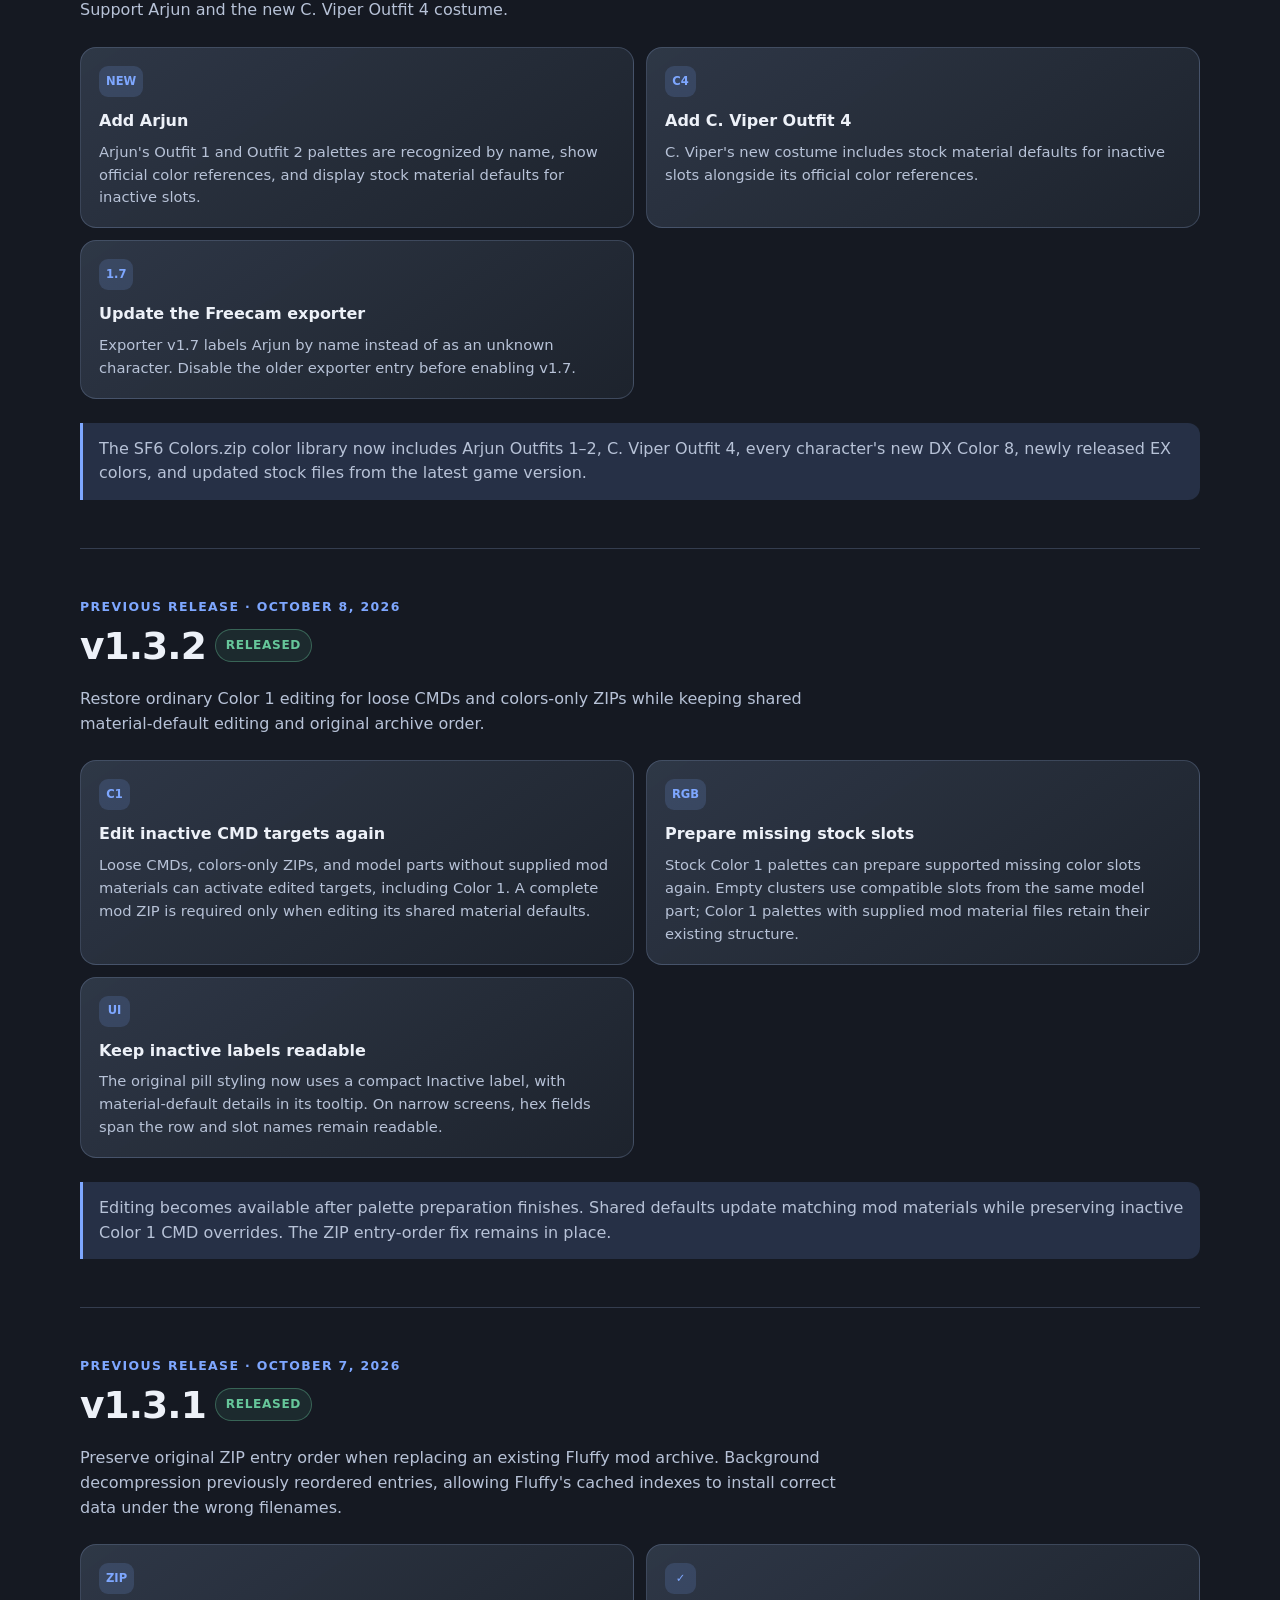
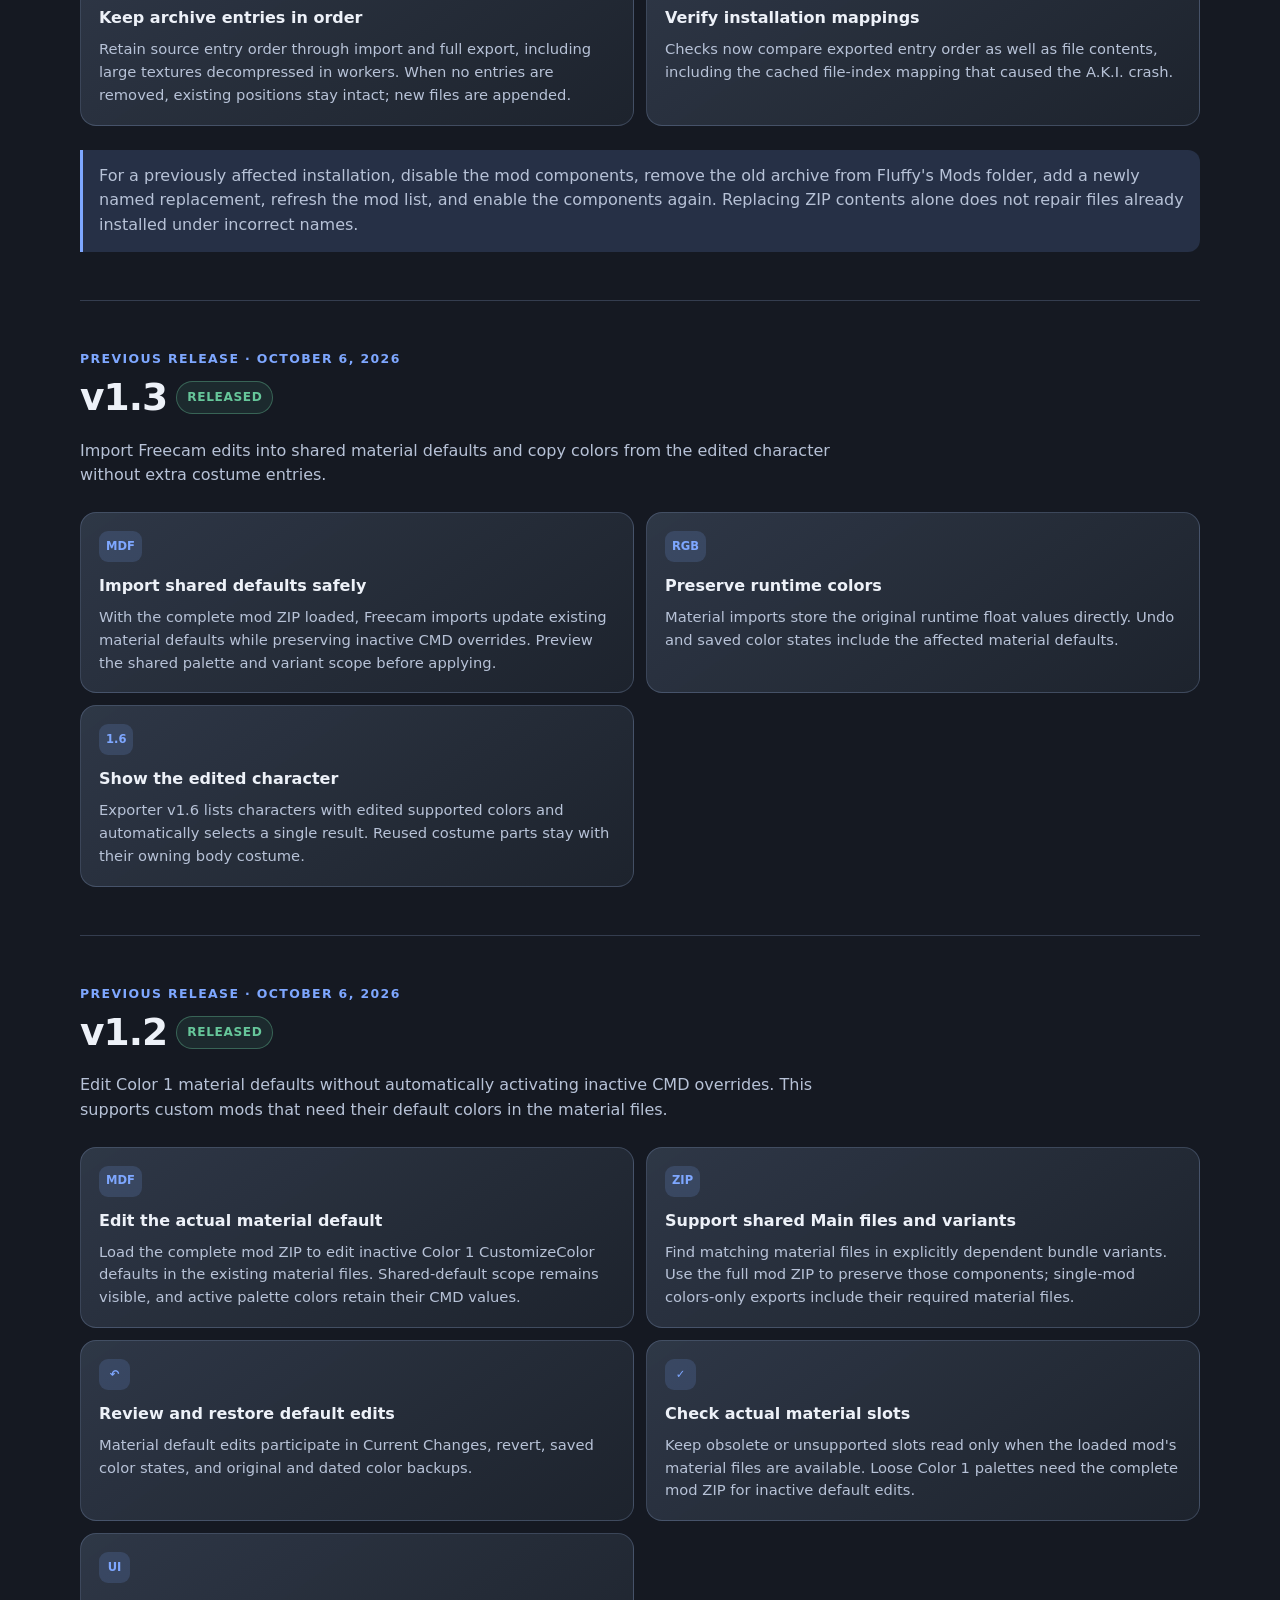
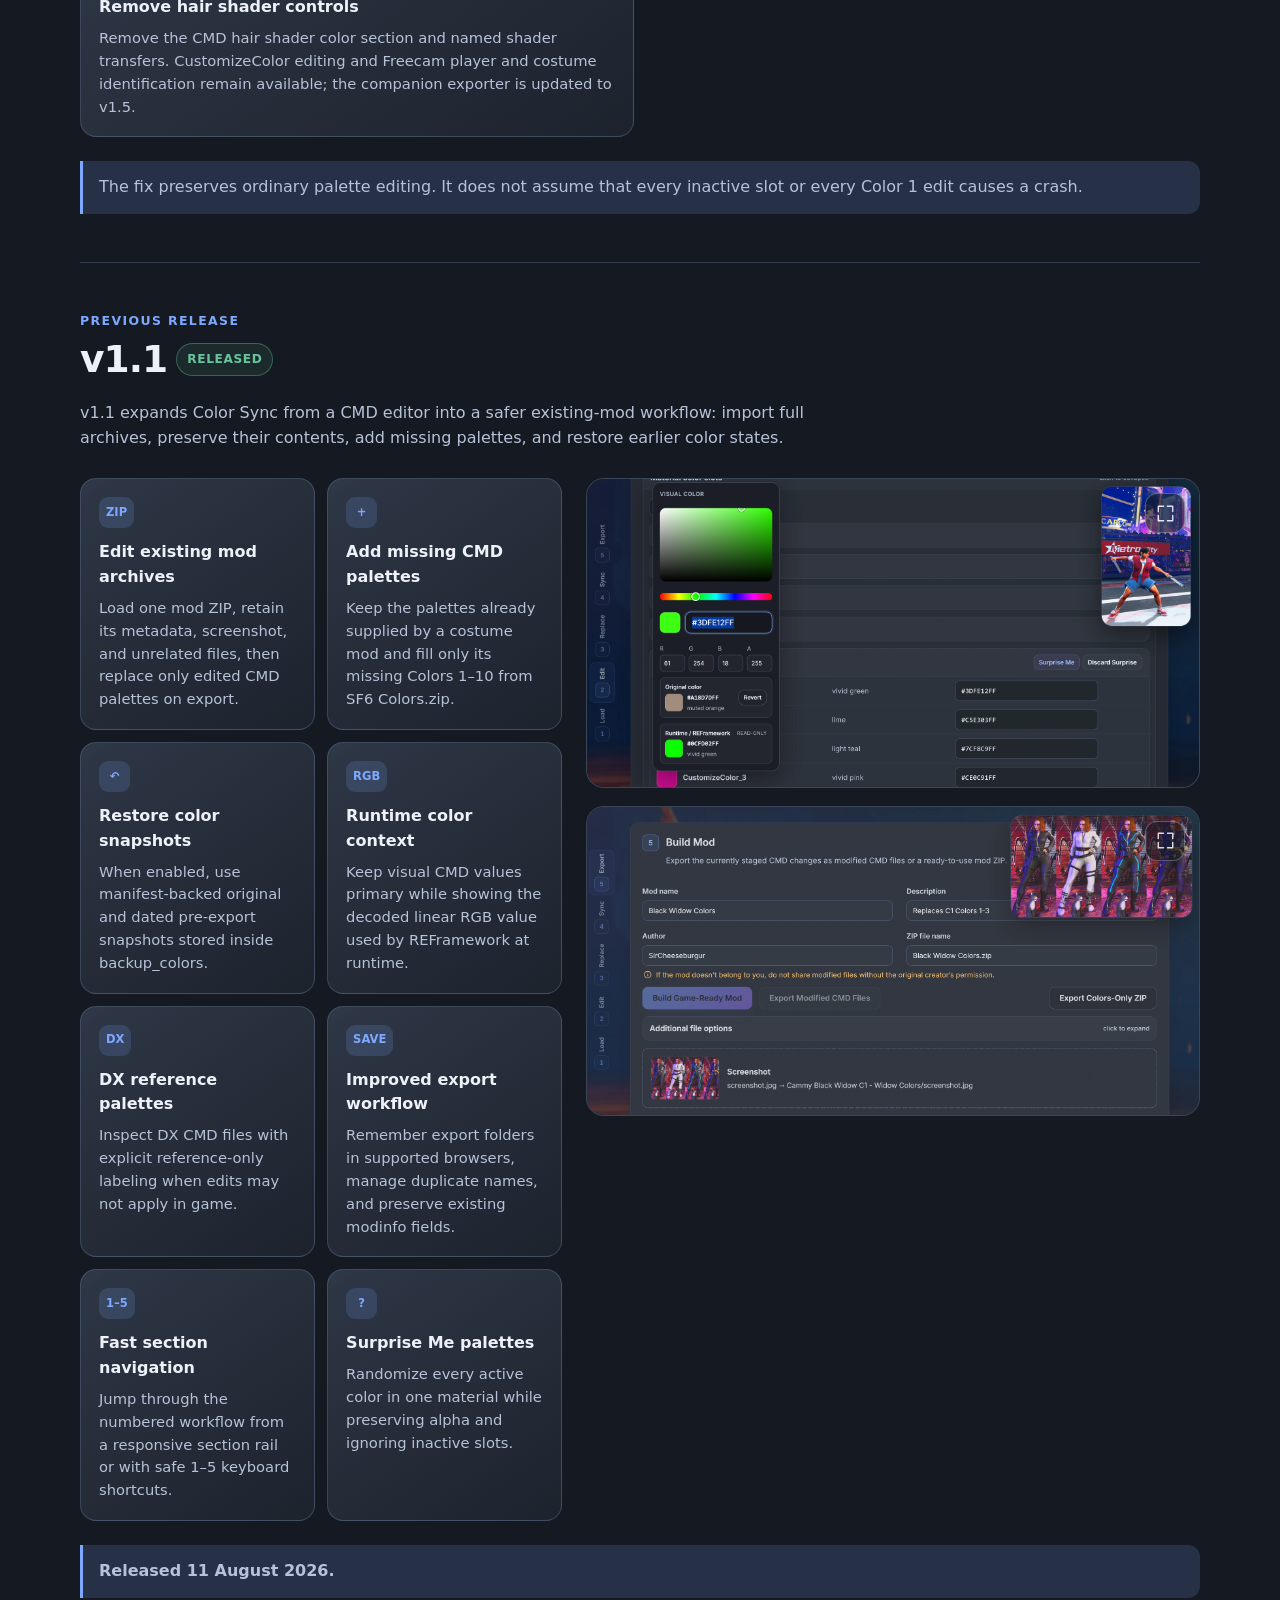
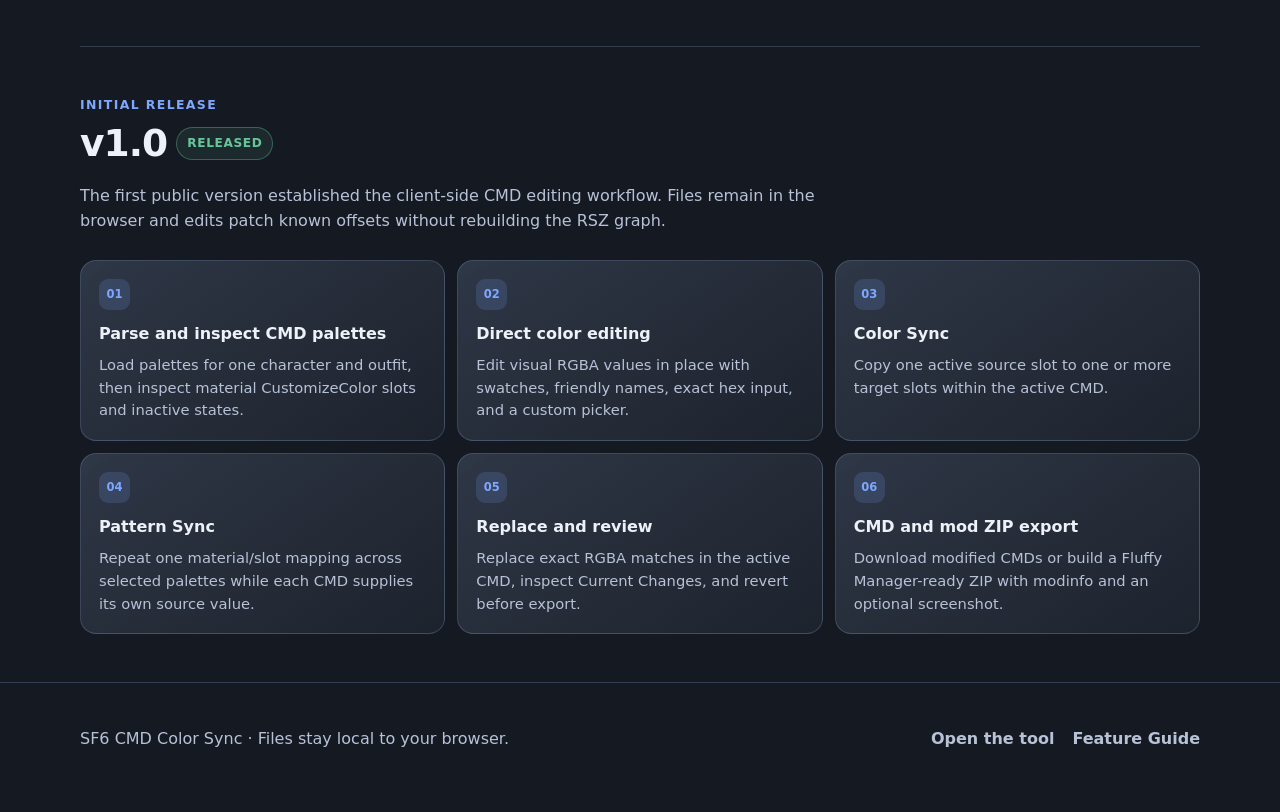
==== commit 62a7fea3: "Add v1.5 release notes and Feature Guide section Changelog entry for v1.5 with two screenshots, the " ====
--- a/changelog/index.html
+++ b/changelog/index.html
@@ -10,7 +10,7 @@
     <meta property="og:type" content="website">
     <meta property="og:site_name" content="SF6 CMD Color Sync">
     <meta property="og:title" content="SF6 CMD Color Sync Changelog">
-    <meta property="og:description" content="See the 3D costume preview in v1.4 and earlier releases.">
+    <meta property="og:description" content="See Blend Rate, Roughness and Metalness editing in v1.5 and earlier releases.">
     <meta property="og:url" content="https://colorsync-sf6.pages.dev/changelog/">
     <meta name="twitter:card" content="summary">
     <title>Changelog | SF6 CMD Color Sync</title>
@@ -87,8 +87,25 @@
             <div class="hero-copy"><div class="eyebrow">Release history</div><h1>Changelog</h1><p class="lead">What shipped with SF6 CMD Color Sync and what is planned next.</p></div>
         </section>
 
+        <section class="release" id="v1-5">
+            <div class="release-head"><div><div class="eyebrow">Latest release · November 16, 2026</div><div class="version"><h2>v1.5</h2><span class="status shipped">Released</span></div><p class="release-intro">Adjust how strongly each color slot is applied, and how rough and metallic it looks.</p></div></div>
+            <div class="feature-grid" style="margin-top:24px">
+                <article class="feature"><div class="feature-mark">SLOT</div><h3>Adjust Blend Rate, Roughness and Metalness</h3><p>Every color slot has a slider icon. It opens a small window with Blend Rate (0 to 1) and Roughness and Metalness offsets (-1 to 1), where 0 leaves the material unchanged. Edits appear in Current Changes and can be reverted like colors.</p></article>
+                <article class="feature"><div class="feature-mark">MDF</div><h3>Edit Color 1 of complete mods</h3><p>With a complete mod ZIP loaded, Color 1 settings that are off in the CMD are edited in the mod's own material file, the same way shared color defaults are. The window shows which palettes share the value.</p></article>
+                <article class="feature"><div class="feature-mark">SYNC</div><h3>Copy them with your colors</h3><p>Color Sync, Pattern Sync, and Duplicate Palette can also copy Blend Rate, Roughness, and Metalness. The option is off by default.</p></article>
+                <article class="feature"><div class="feature-mark">1.8</div><h3>Update the Freecam exporter</h3><p>Exporter v1.8 also copies edited CustomizeColor_N_BlendRate, CustomizeRoughness_N, and CustomizeMetal_N values. Color strings include these settings only where you edited them. Disable the older exporter entry before enabling v1.8.</p></article>
+                <article class="feature"><div class="feature-mark">3D</div><h3>Move the camera while you edit</h3><p>Ctrl (Cmd on a Mac) now works like Shift in the 3D preview, and Shift or Ctrl with the scroll wheel zooms straight away. Dragging the model or Shift/Ctrl-clicking it no longer closes an open color box.</p></article>
+                <article class="feature"><div class="feature-mark">HEX</div><h3>Paste colors faster</h3><p>A complete hex color pasted into the color box applies immediately, without pressing Enter. The color box's resize grip stays in its corner when the box scrolls.</p></article>
+            </div>
+            <div class="release-visuals" style="margin-top:24px">
+                <figure class="release-visual"><img src="../data/feature-guide/surface-settings-ui.webp" alt="Mai Outfit 1 Color 2 with the esf_Body00 material open and a window for CustomizeColor_1 showing Blend Rate 0.85, Roughness -0.35, and Metalness 0.6 sliders."><figcaption>Open a slot's slider icon to set its Blend Rate, Roughness, and Metalness.</figcaption></figure>
+                <figure class="release-visual"><img src="../data/feature-guide/surface-changes-ui.webp" alt="Current Changes listing esf_Body00 CustomizeColor_1 with Blend Rate 1.00 to 0.85, Roughness off to -0.35, and Metalness off to +0.60, next to a Revert button."><figcaption>The settings appear in Current Changes, where each slot can be reverted.</figcaption></figure>
+            </div>
+            <p class="note">The slider labels follow the setting names. How strongly each value changes a costume depends on its textures, so check the result in game.</p>
+        </section>
+
         <section class="release" id="v1-4">
-            <div class="release-head"><div><div class="eyebrow">Latest release · November 11, 2026</div><div class="version"><h2>v1.4</h2><span class="status shipped">Released</span></div><p class="release-intro">See your colors on the costume's real model while you edit.</p></div></div>
+            <div class="release-head"><div><div class="eyebrow">Previous release · November 11, 2026</div><div class="version"><h2>v1.4</h2><span class="status shipped">Released</span></div><p class="release-intro">See your colors on the costume's real model while you edit.</p></div></div>
             <div class="feature-grid" style="margin-top:24px">
                 <article class="feature"><div class="feature-mark">3D</div><h3>Preview the costume in 3D</h3><p>Open 3D preview to see the model with its textures. Color edits, palette switches, and Surprise Me show on the model as you make them.</p></article>
                 <article class="feature"><div class="feature-mark">PAK</div><h3>Read stock parts from your game</h3><p>Connect your Street Fighter 6 folder once. Parts and textures a mod does not include are read from your own game files in the browser. Nothing is uploaded.</p></article>
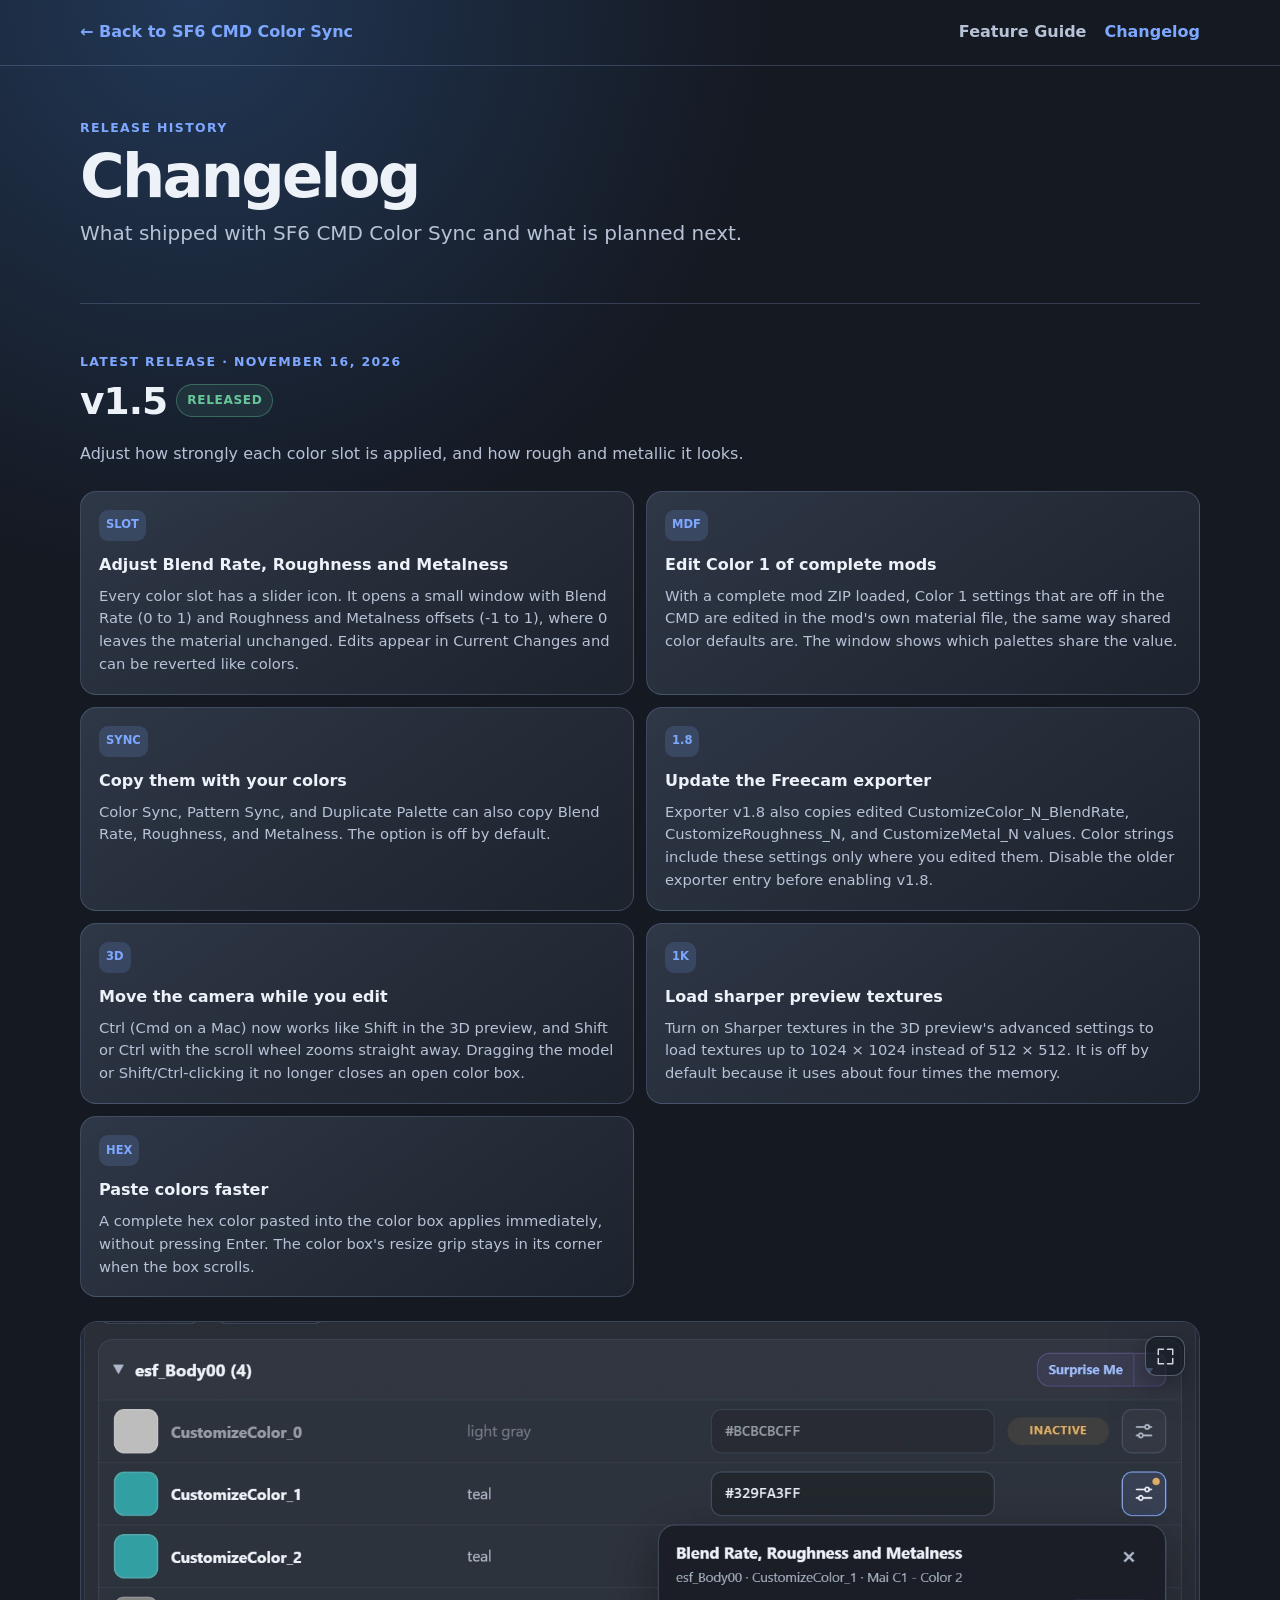
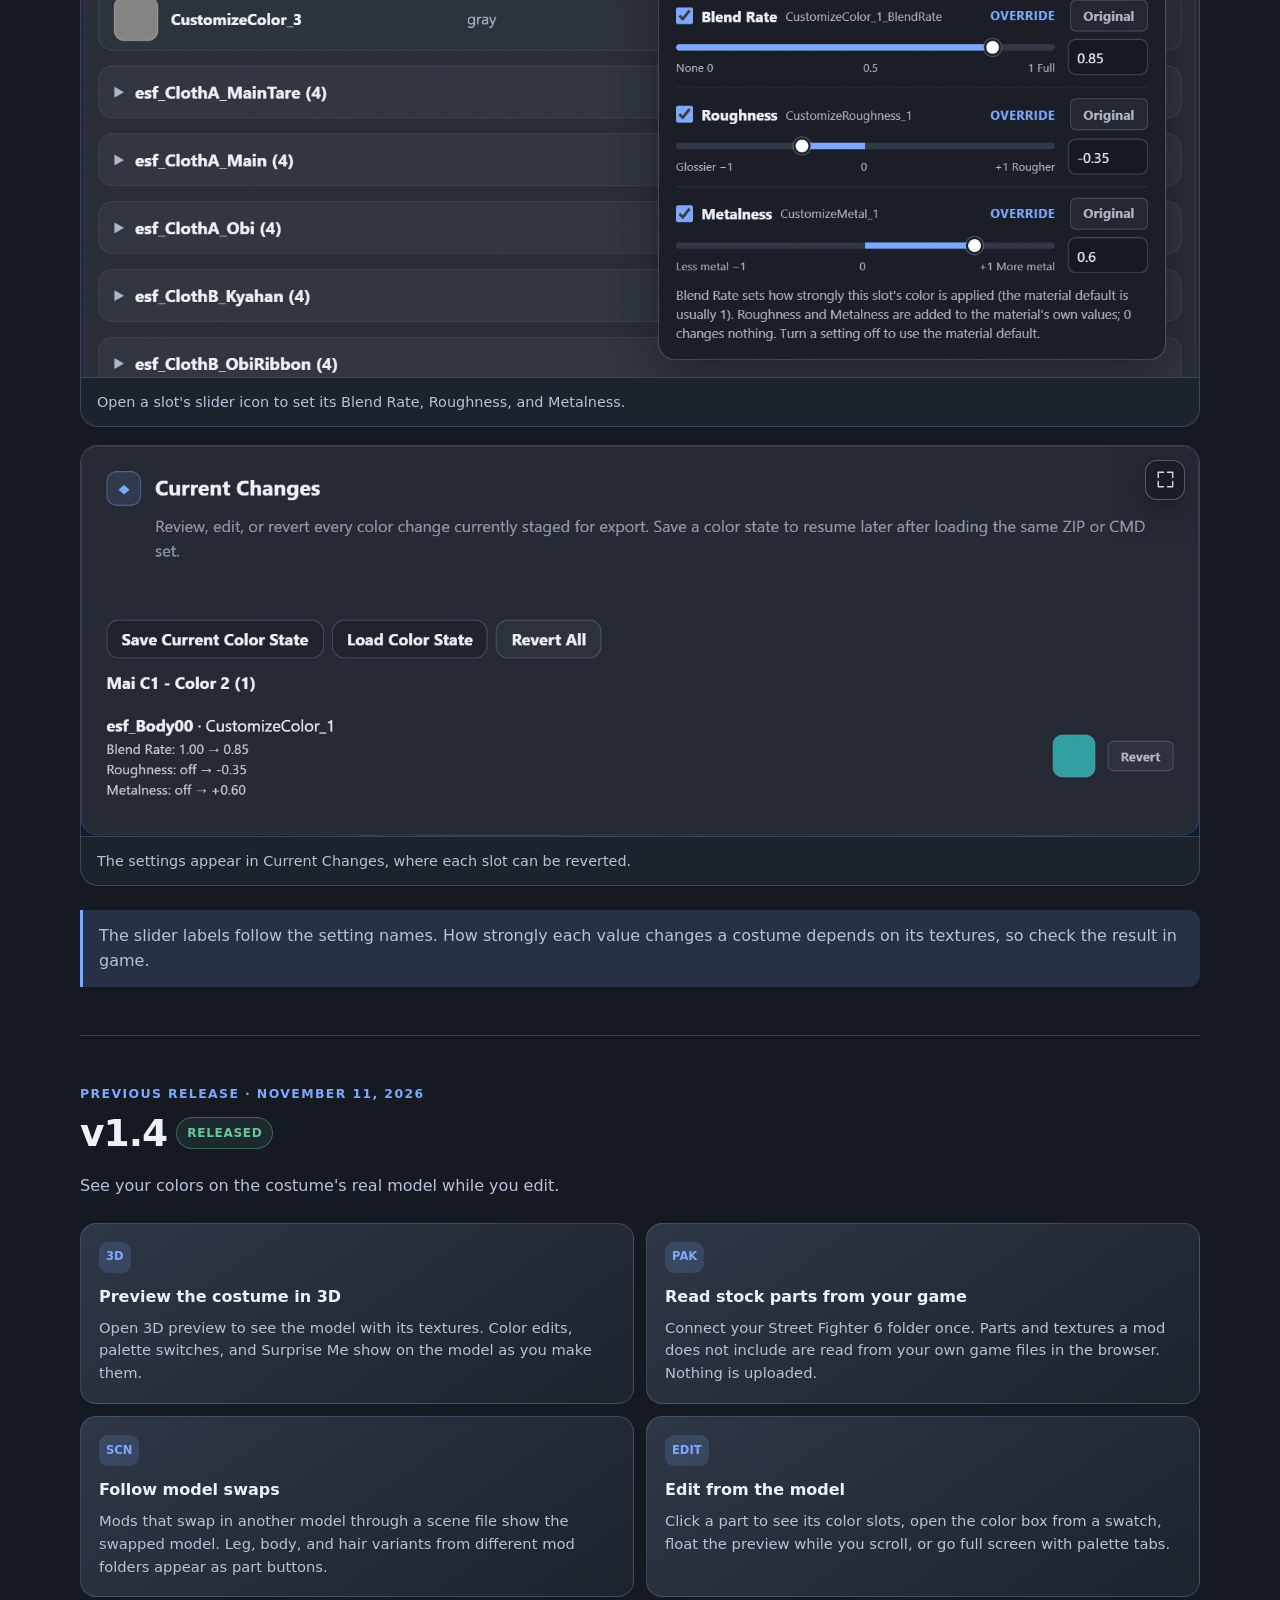
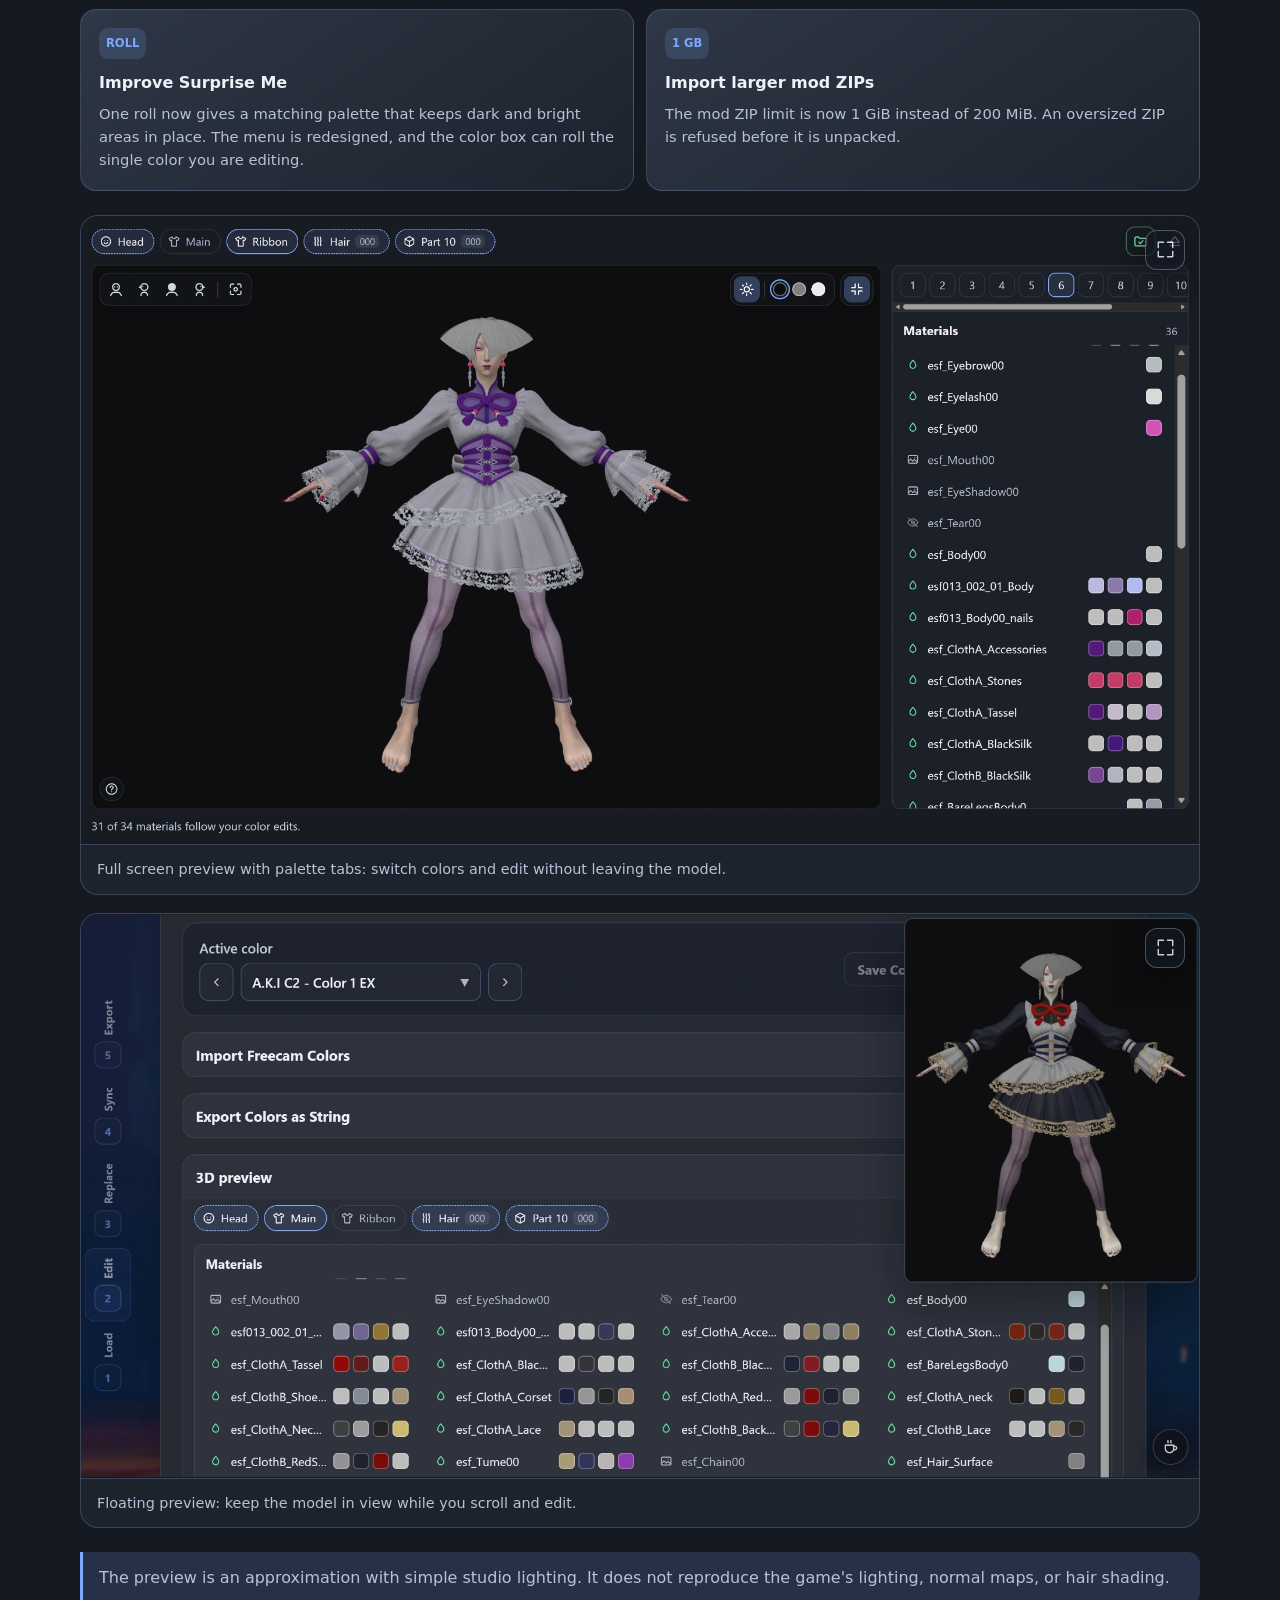
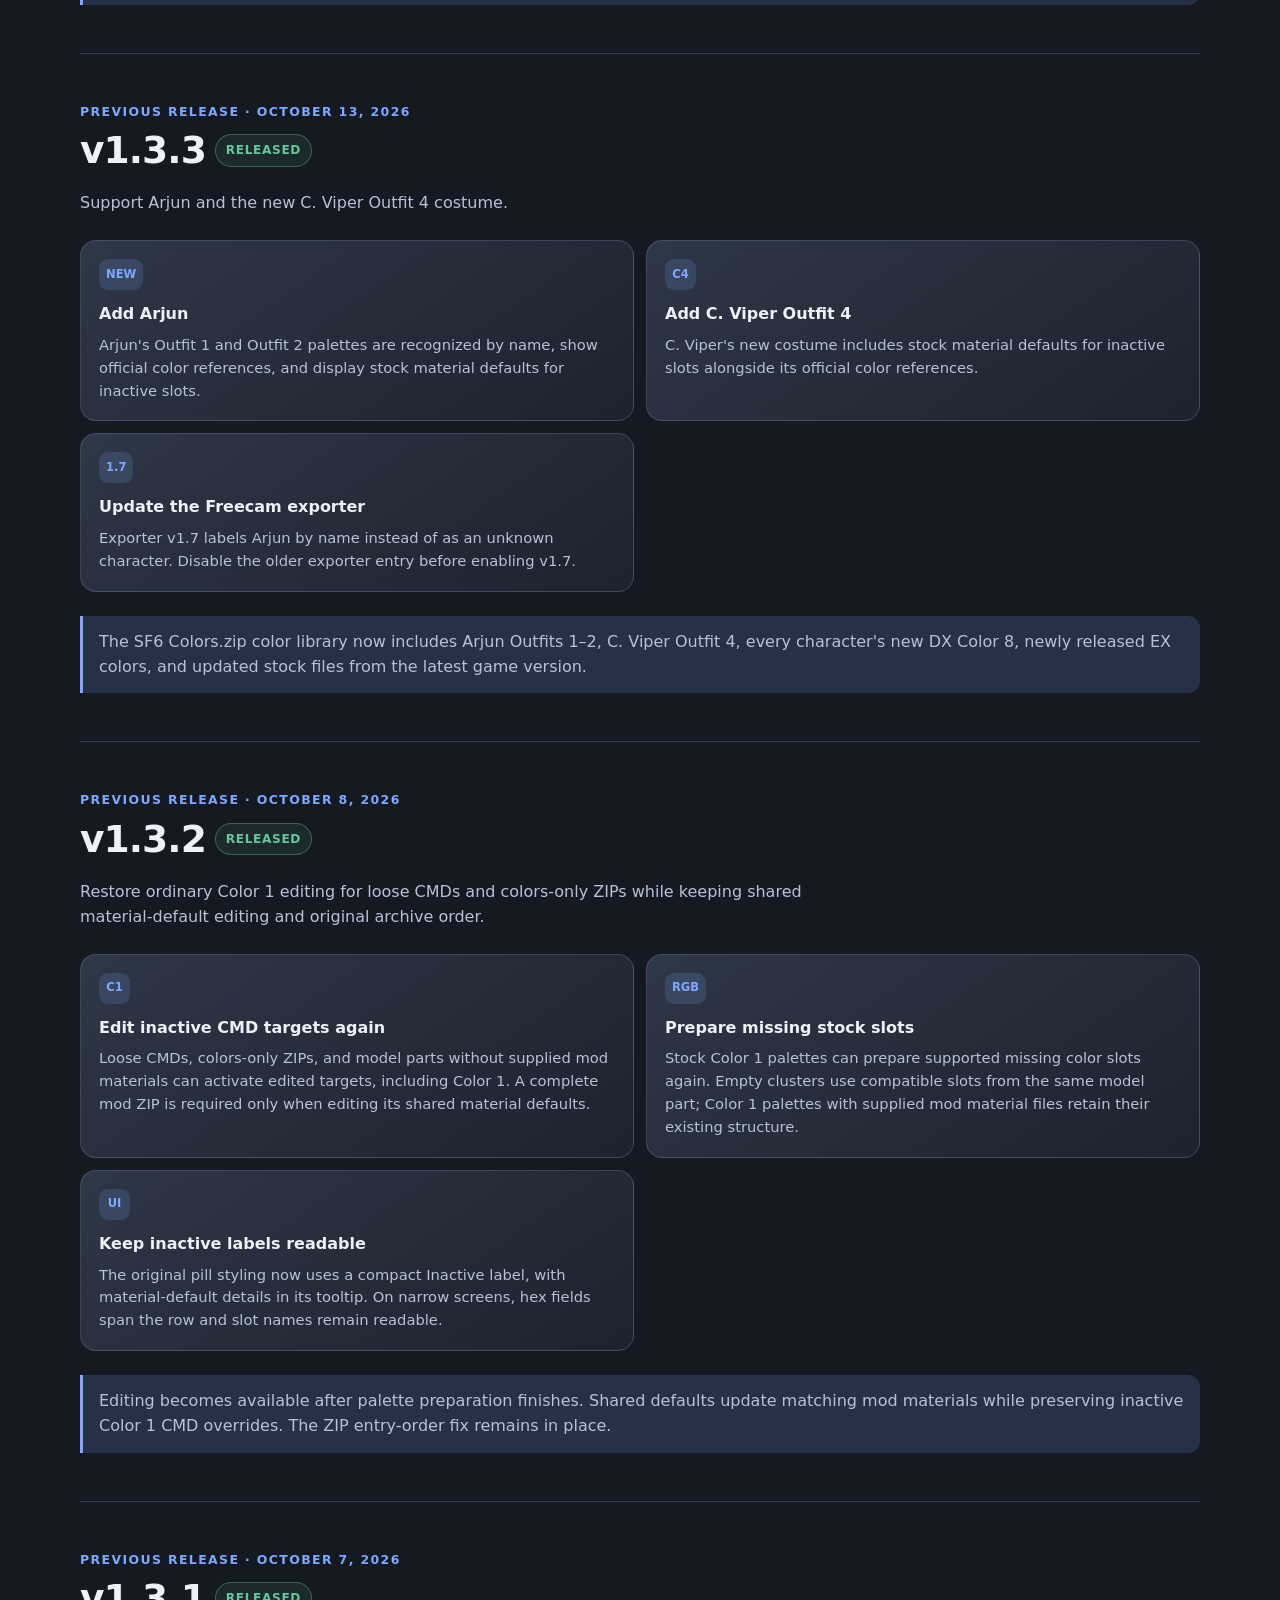
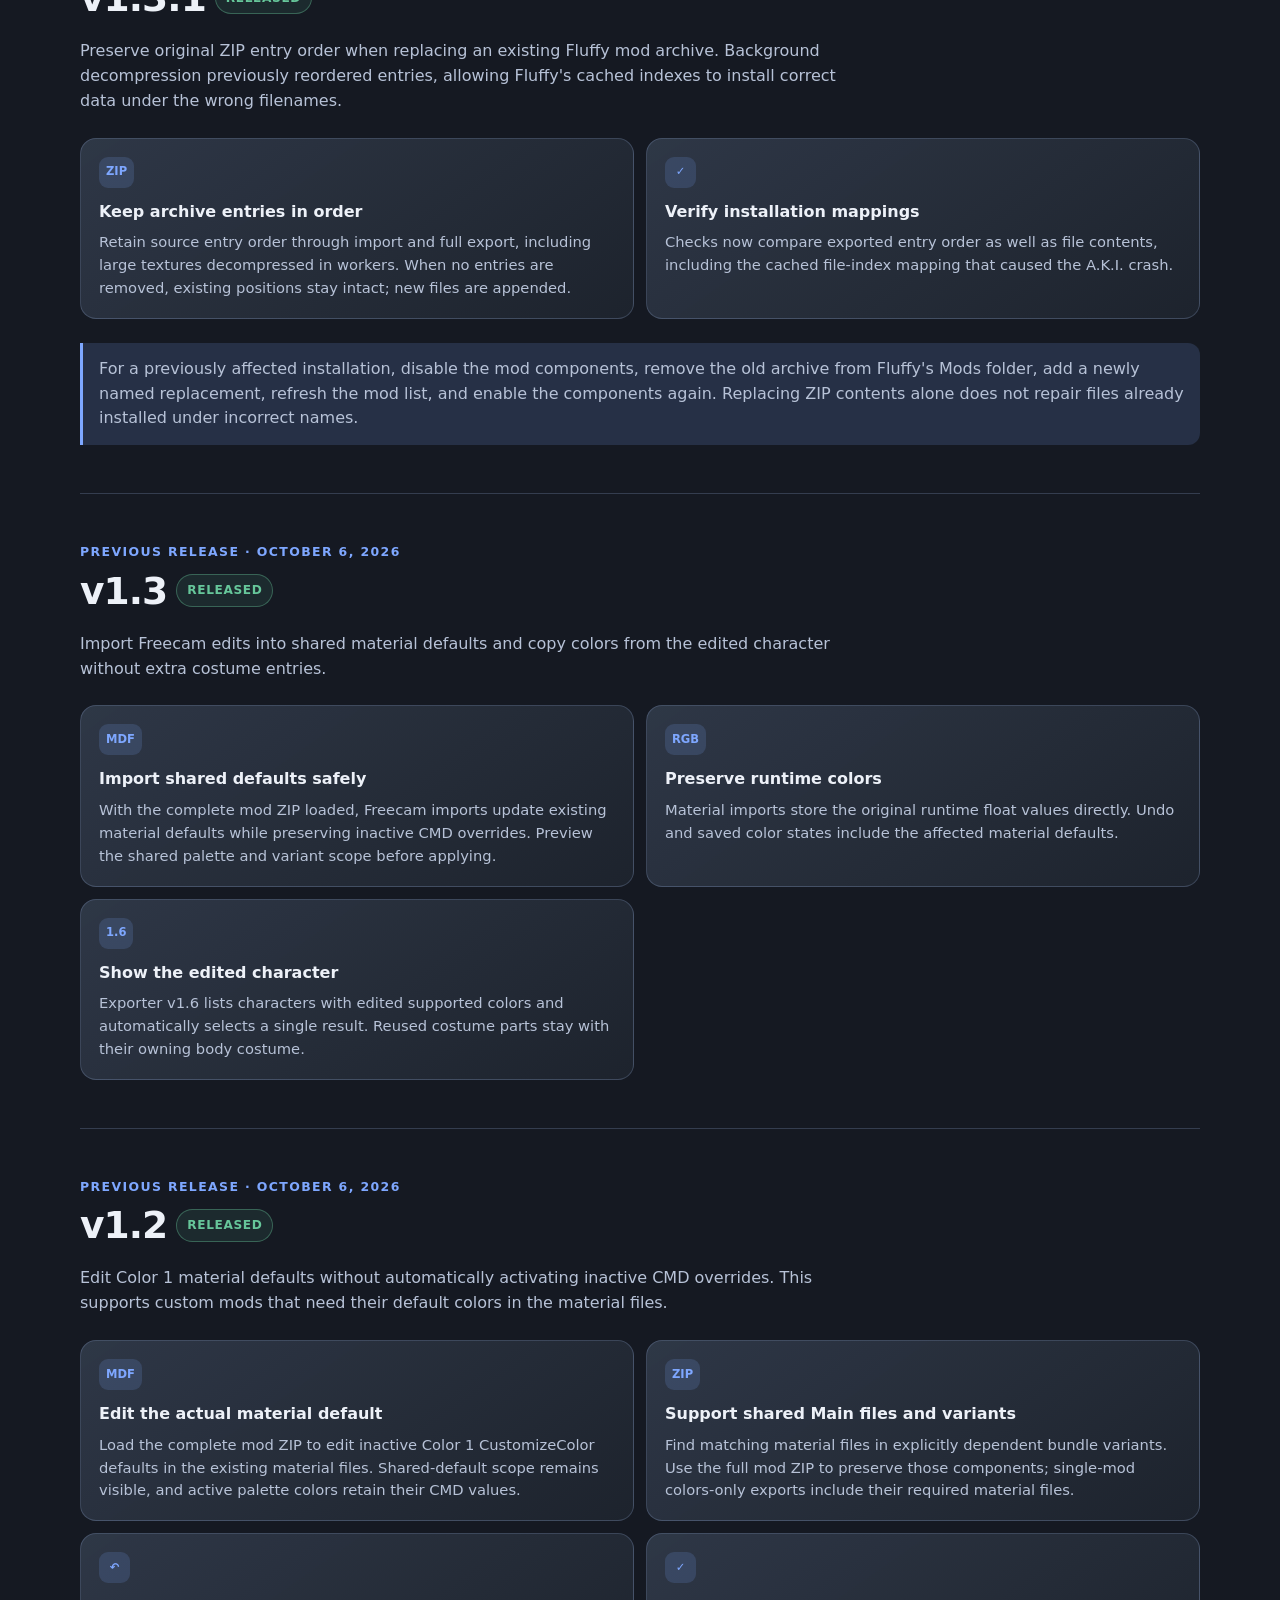
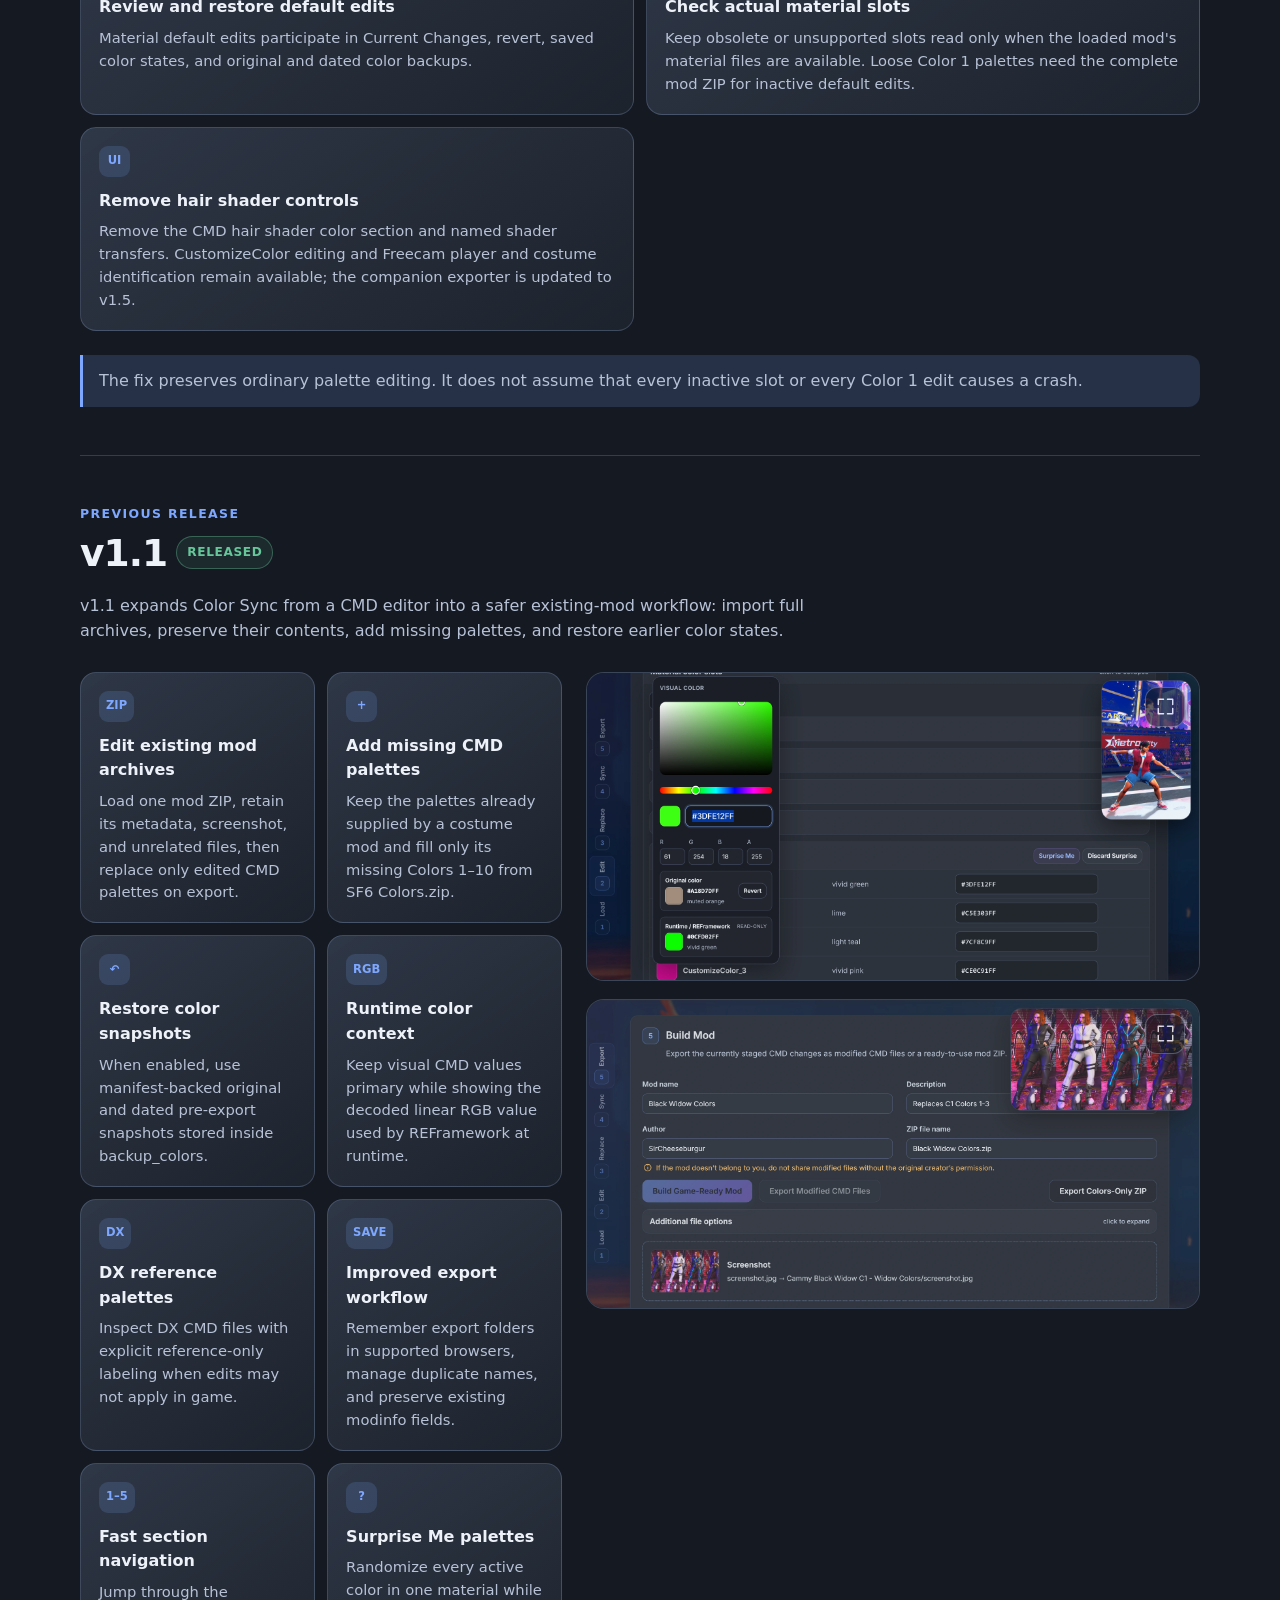
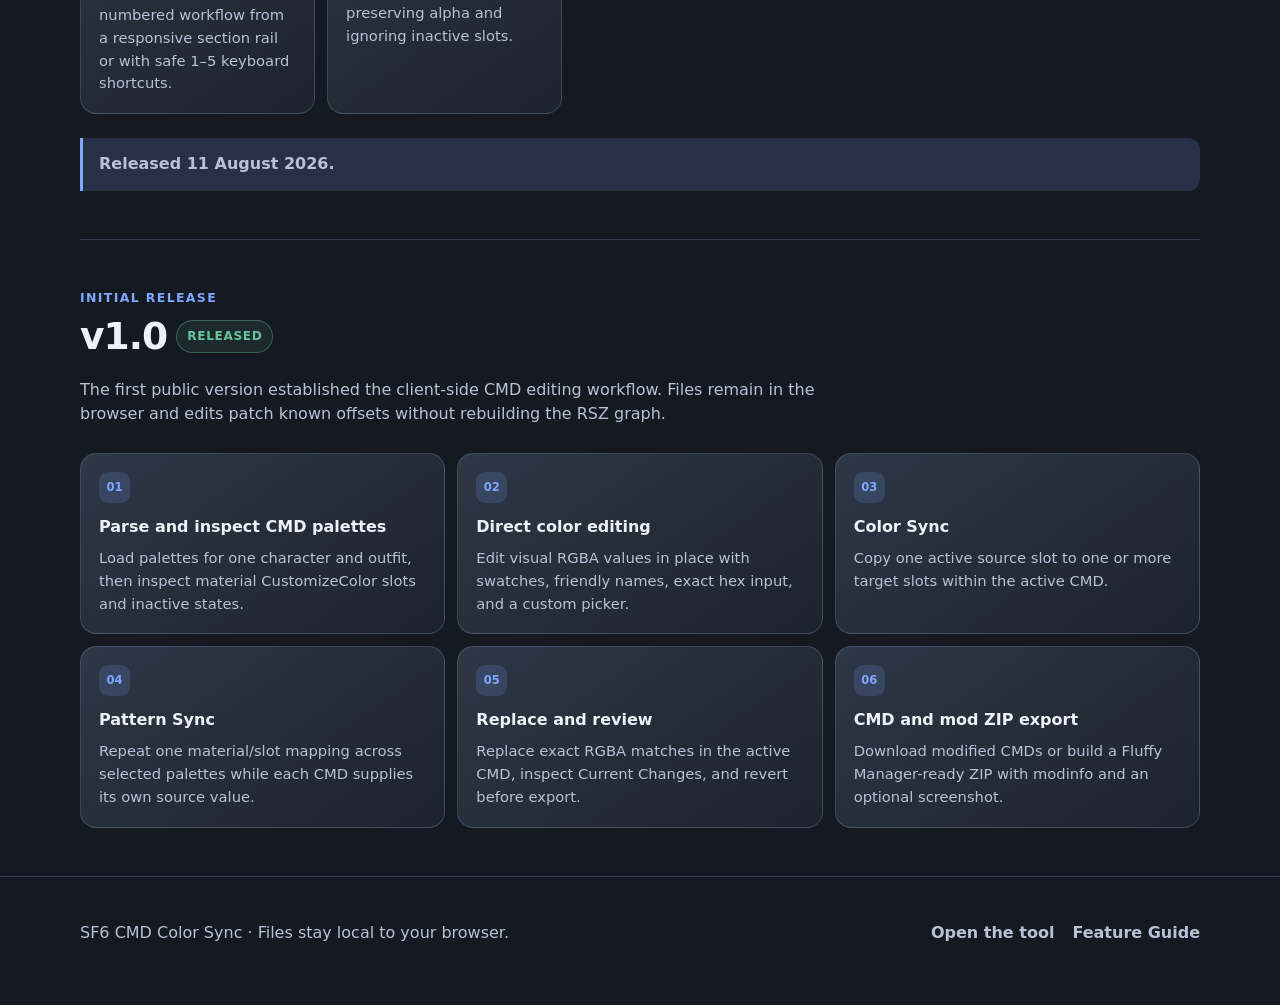
==== commit 69c5623c: "Add a sharper texture option to the 3D preview The preview's advanced settings get "Sharper textures" ====
--- a/changelog/index.html
+++ b/changelog/index.html
@@ -95,6 +95,7 @@
                 <article class="feature"><div class="feature-mark">SYNC</div><h3>Copy them with your colors</h3><p>Color Sync, Pattern Sync, and Duplicate Palette can also copy Blend Rate, Roughness, and Metalness. The option is off by default.</p></article>
                 <article class="feature"><div class="feature-mark">1.8</div><h3>Update the Freecam exporter</h3><p>Exporter v1.8 also copies edited CustomizeColor_N_BlendRate, CustomizeRoughness_N, and CustomizeMetal_N values. Color strings include these settings only where you edited them. Disable the older exporter entry before enabling v1.8.</p></article>
                 <article class="feature"><div class="feature-mark">3D</div><h3>Move the camera while you edit</h3><p>Ctrl (Cmd on a Mac) now works like Shift in the 3D preview, and Shift or Ctrl with the scroll wheel zooms straight away. Dragging the model or Shift/Ctrl-clicking it no longer closes an open color box.</p></article>
+                <article class="feature"><div class="feature-mark">1K</div><h3>Load sharper preview textures</h3><p>Turn on Sharper textures in the 3D preview's advanced settings to load textures up to 1024 × 1024 instead of 512 × 512. It is off by default because it uses about four times the memory.</p></article>
                 <article class="feature"><div class="feature-mark">HEX</div><h3>Paste colors faster</h3><p>A complete hex color pasted into the color box applies immediately, without pressing Enter. The color box's resize grip stays in its corner when the box scrolls.</p></article>
             </div>
             <div class="release-visuals" style="margin-top:24px">
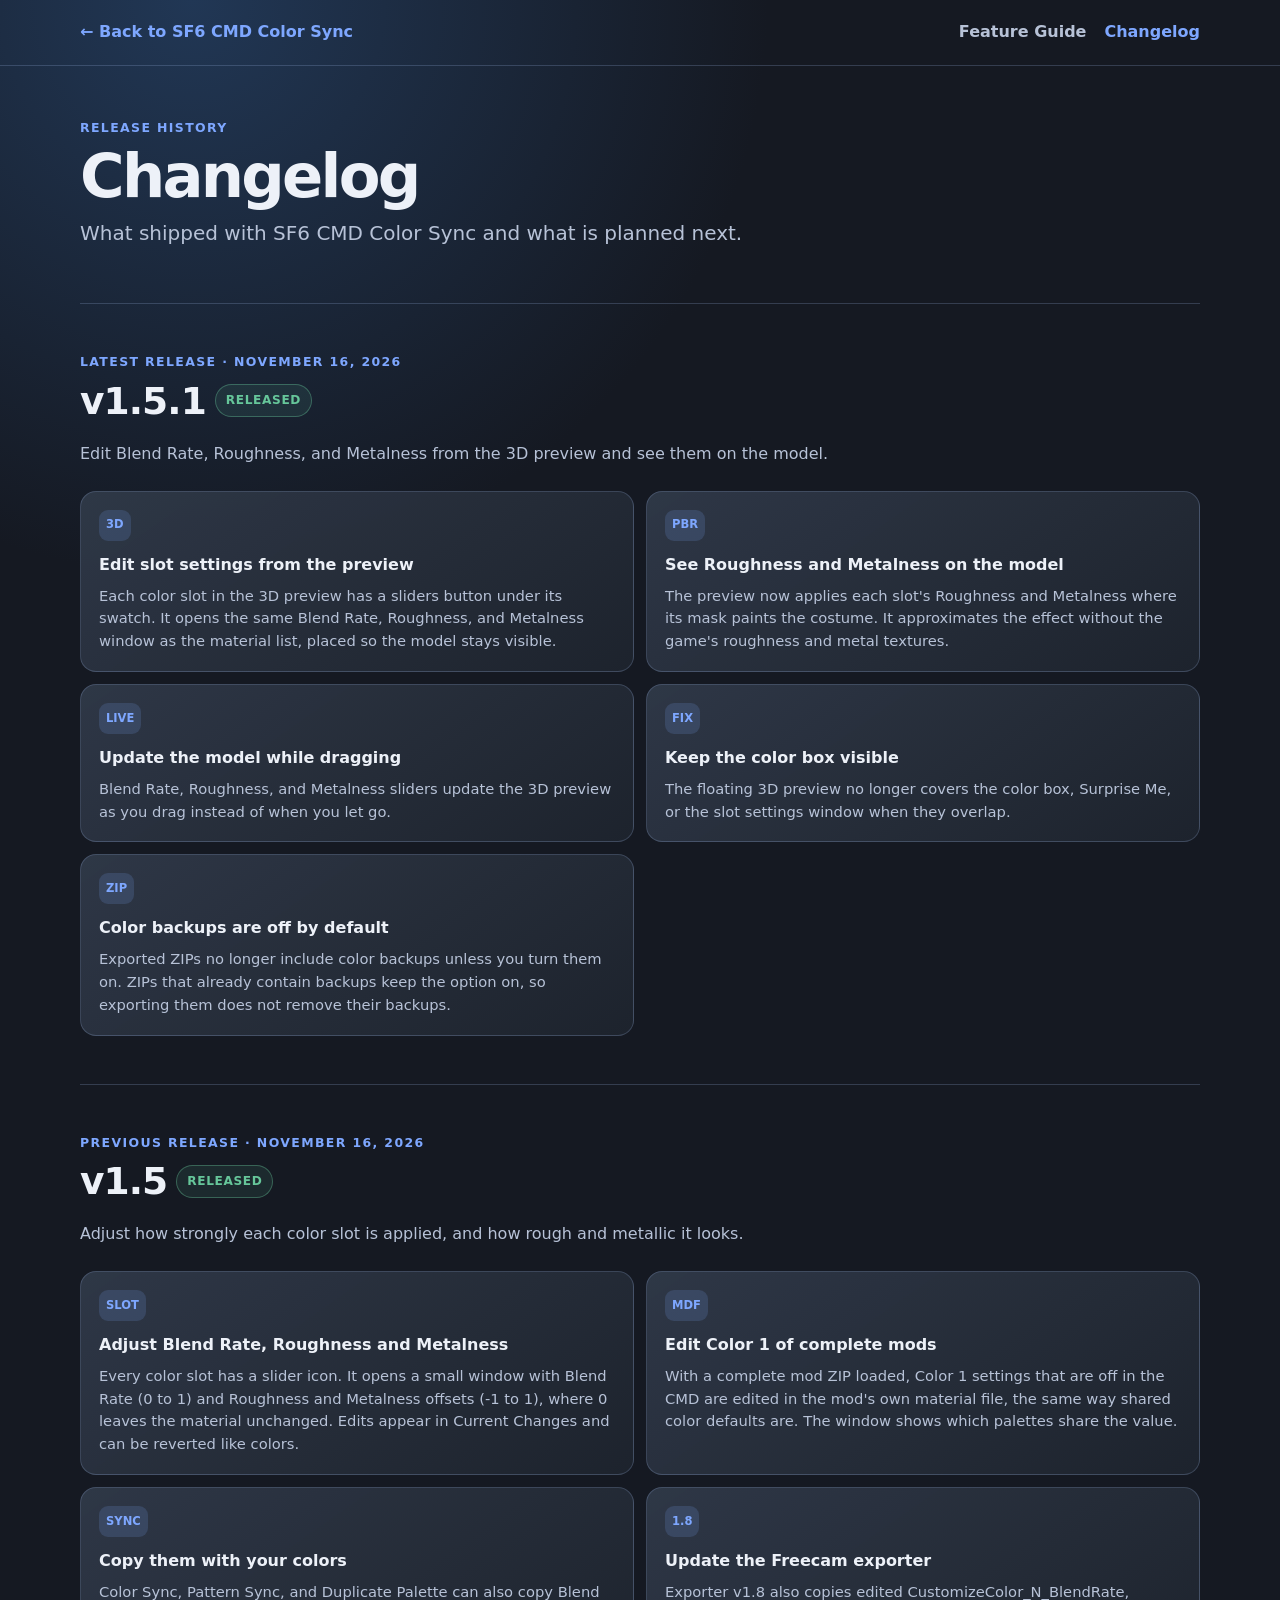
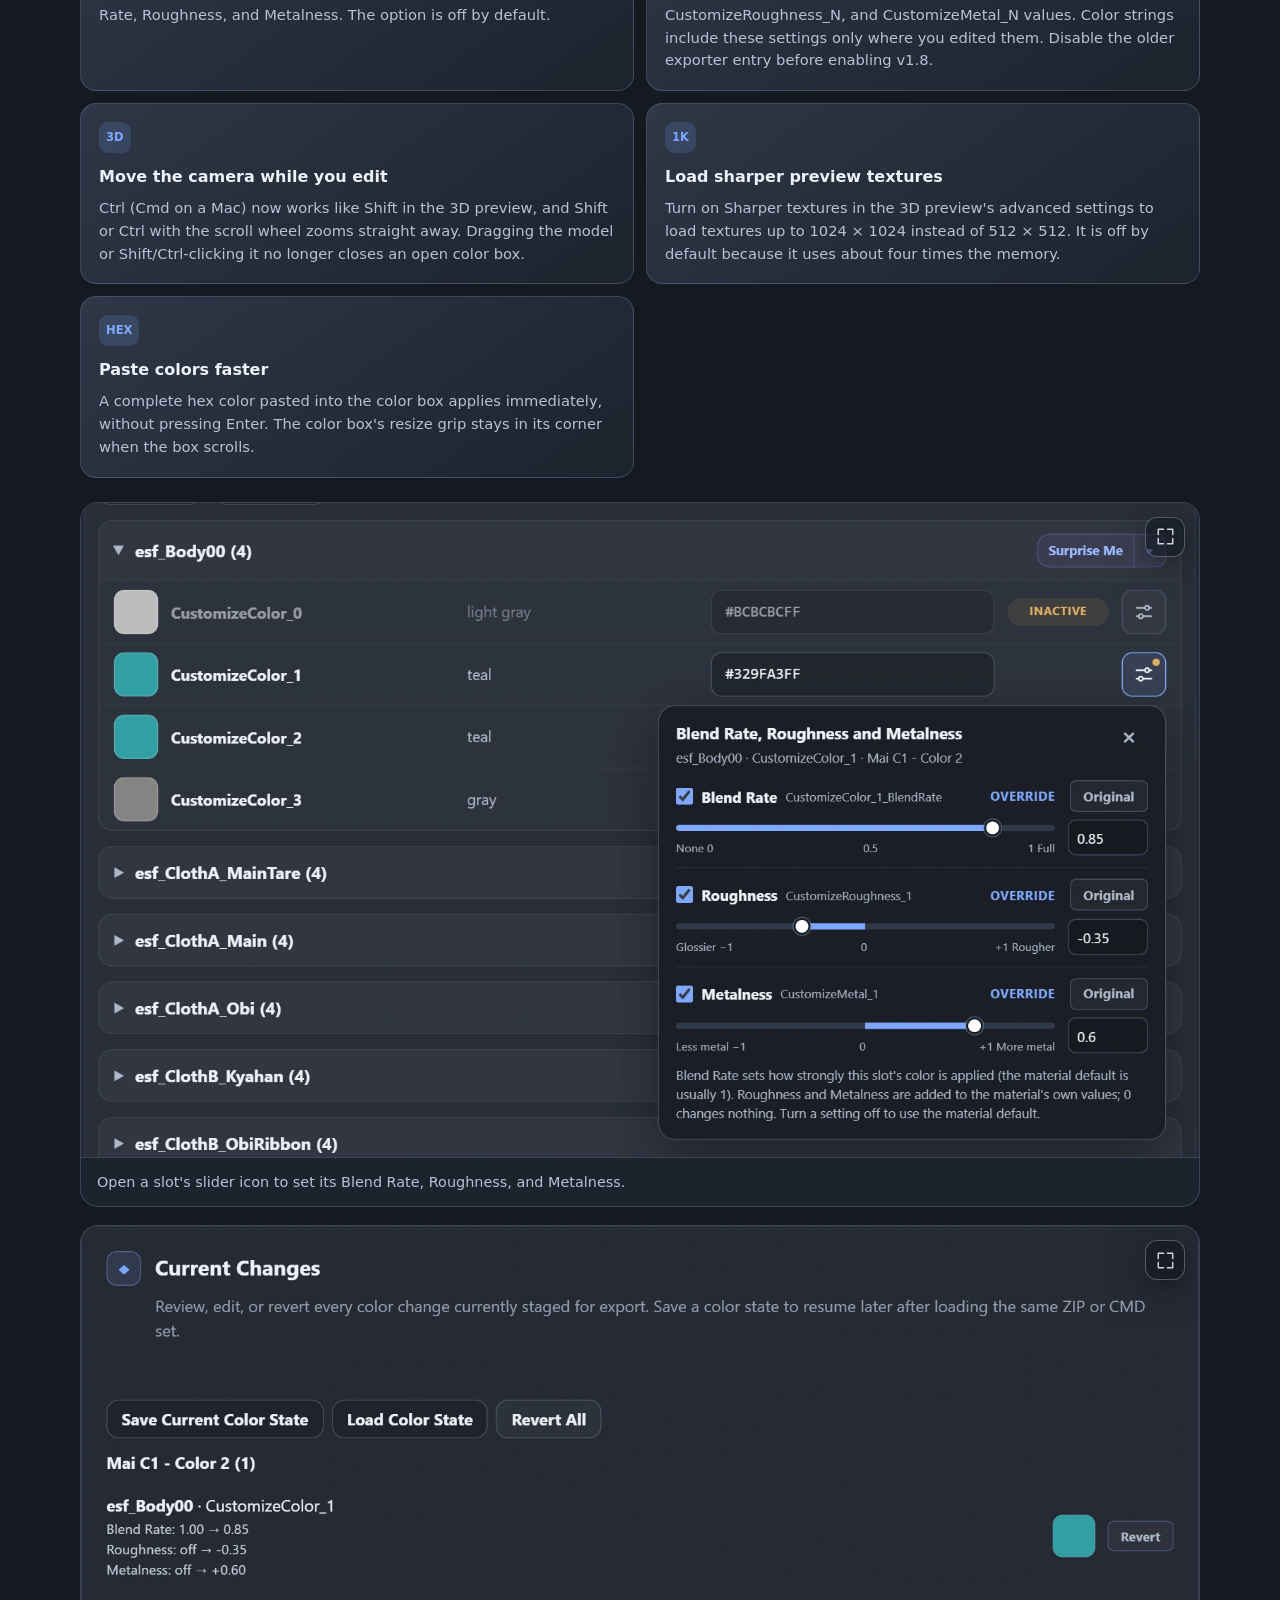
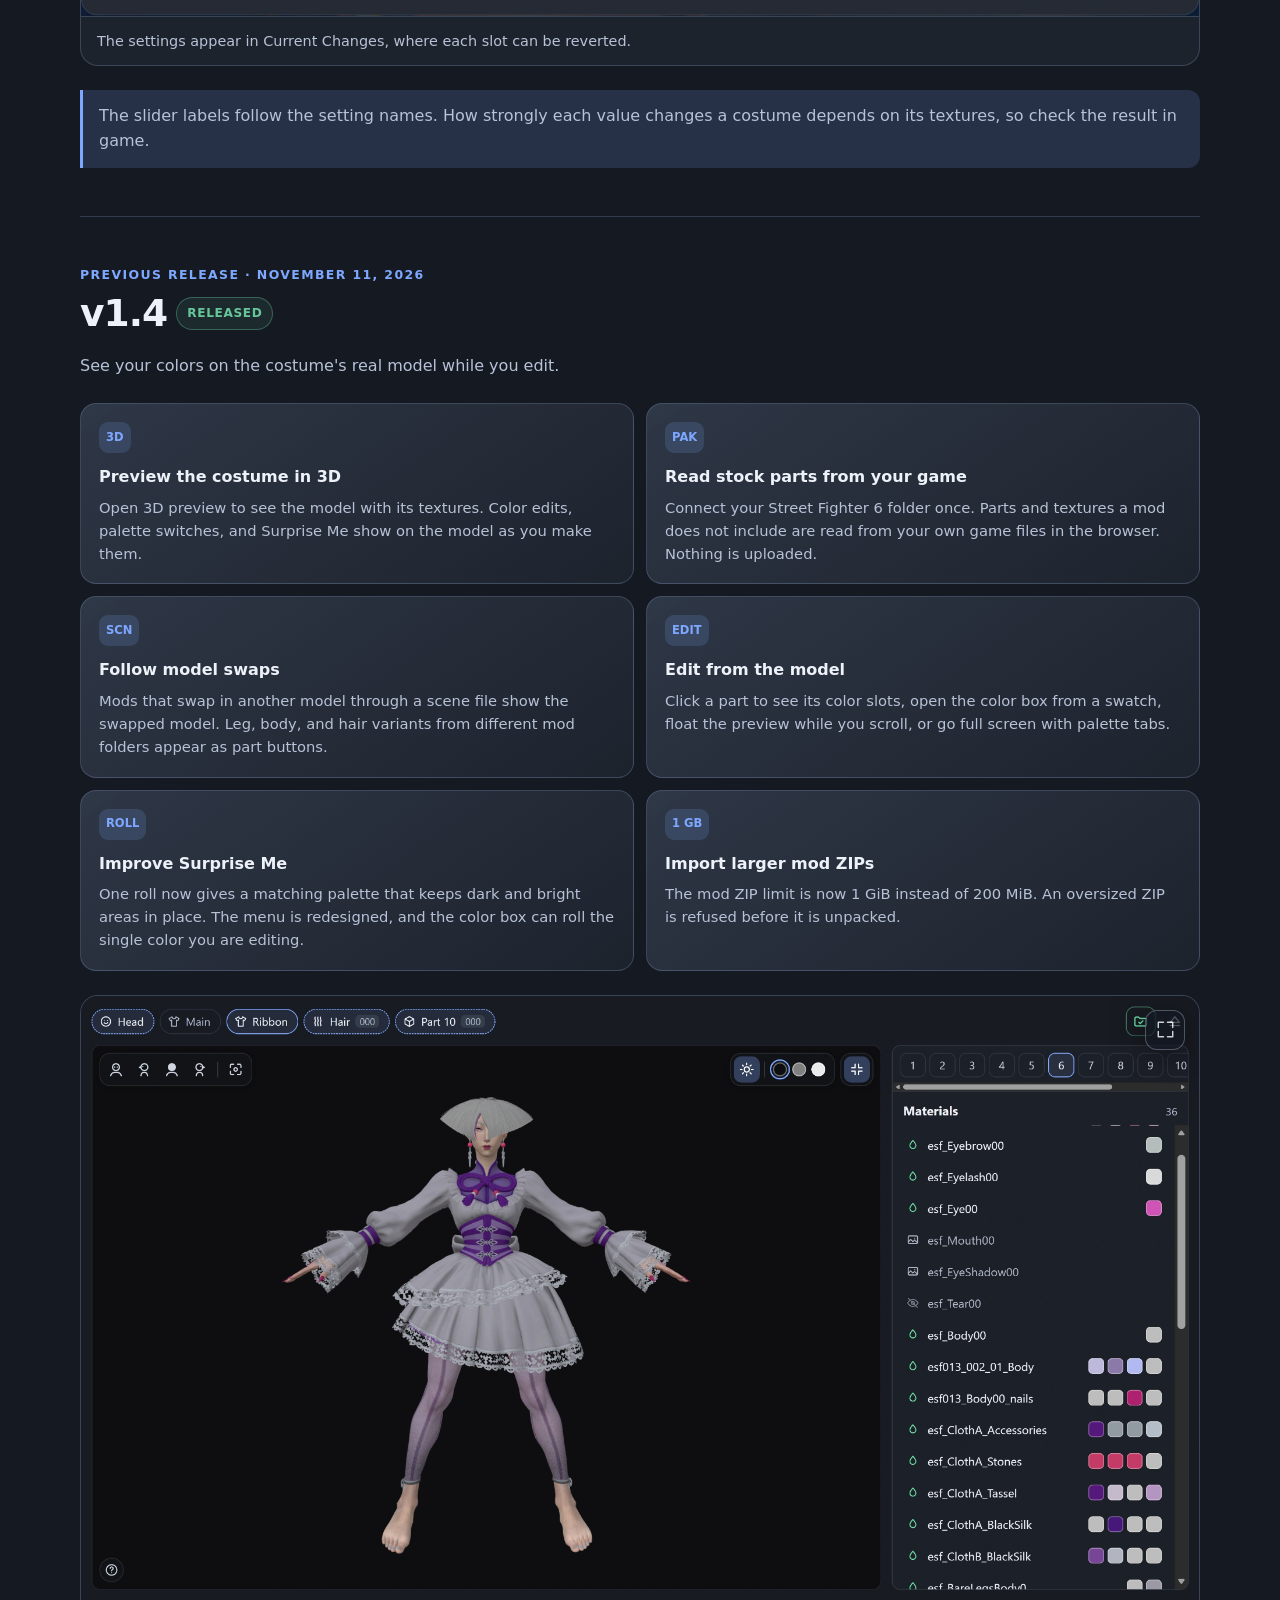
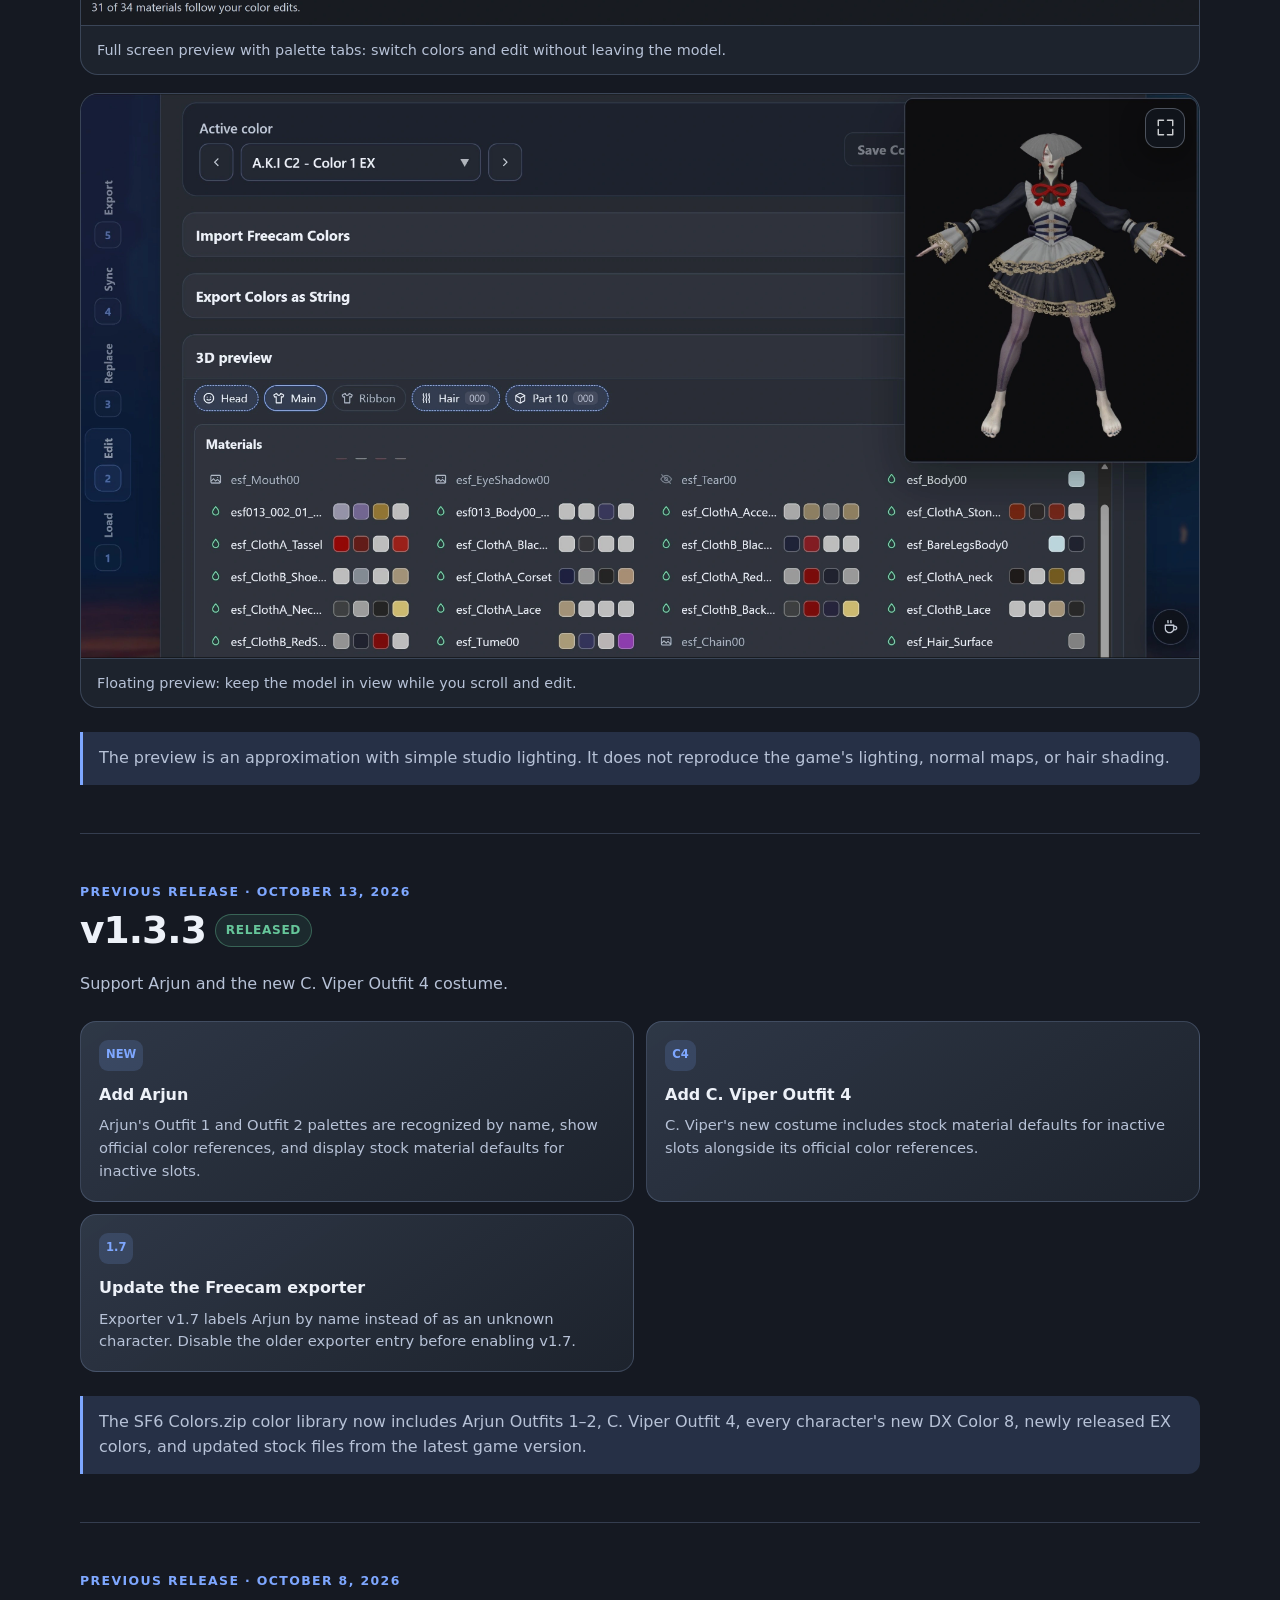
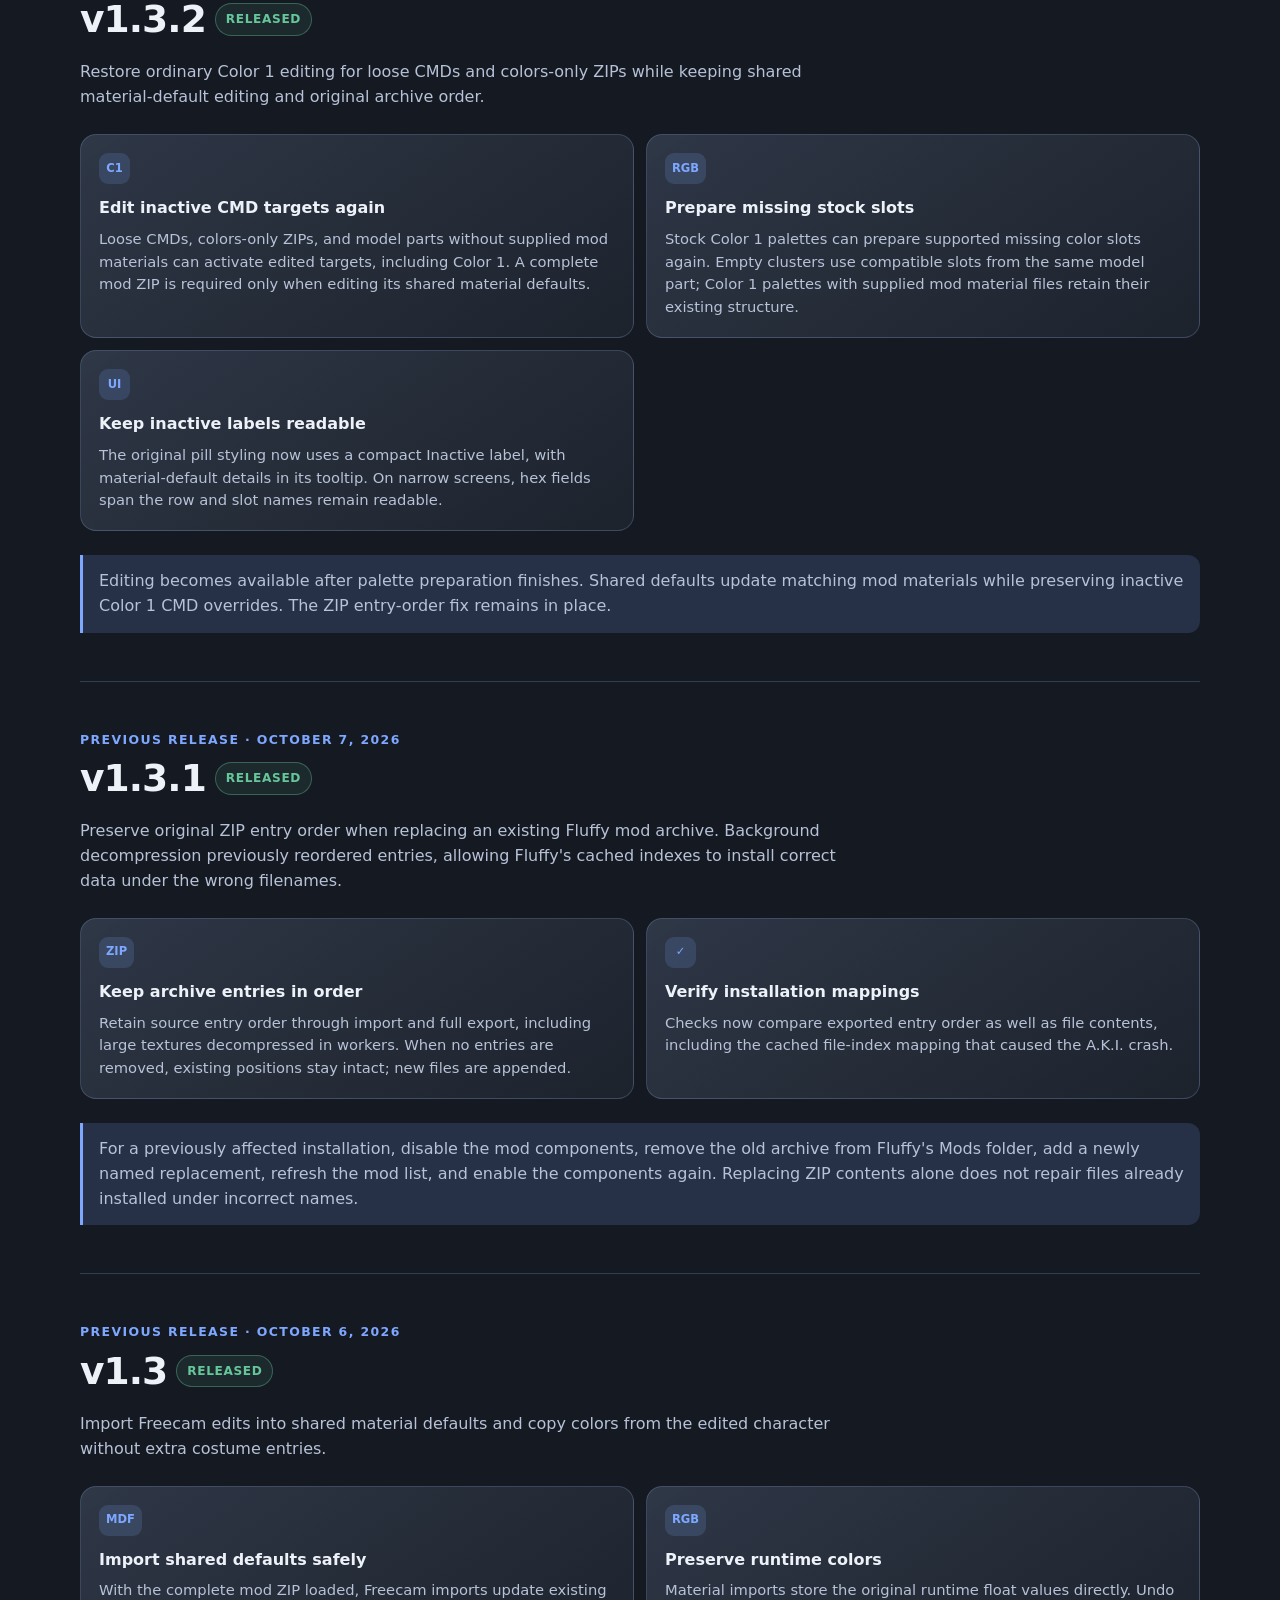
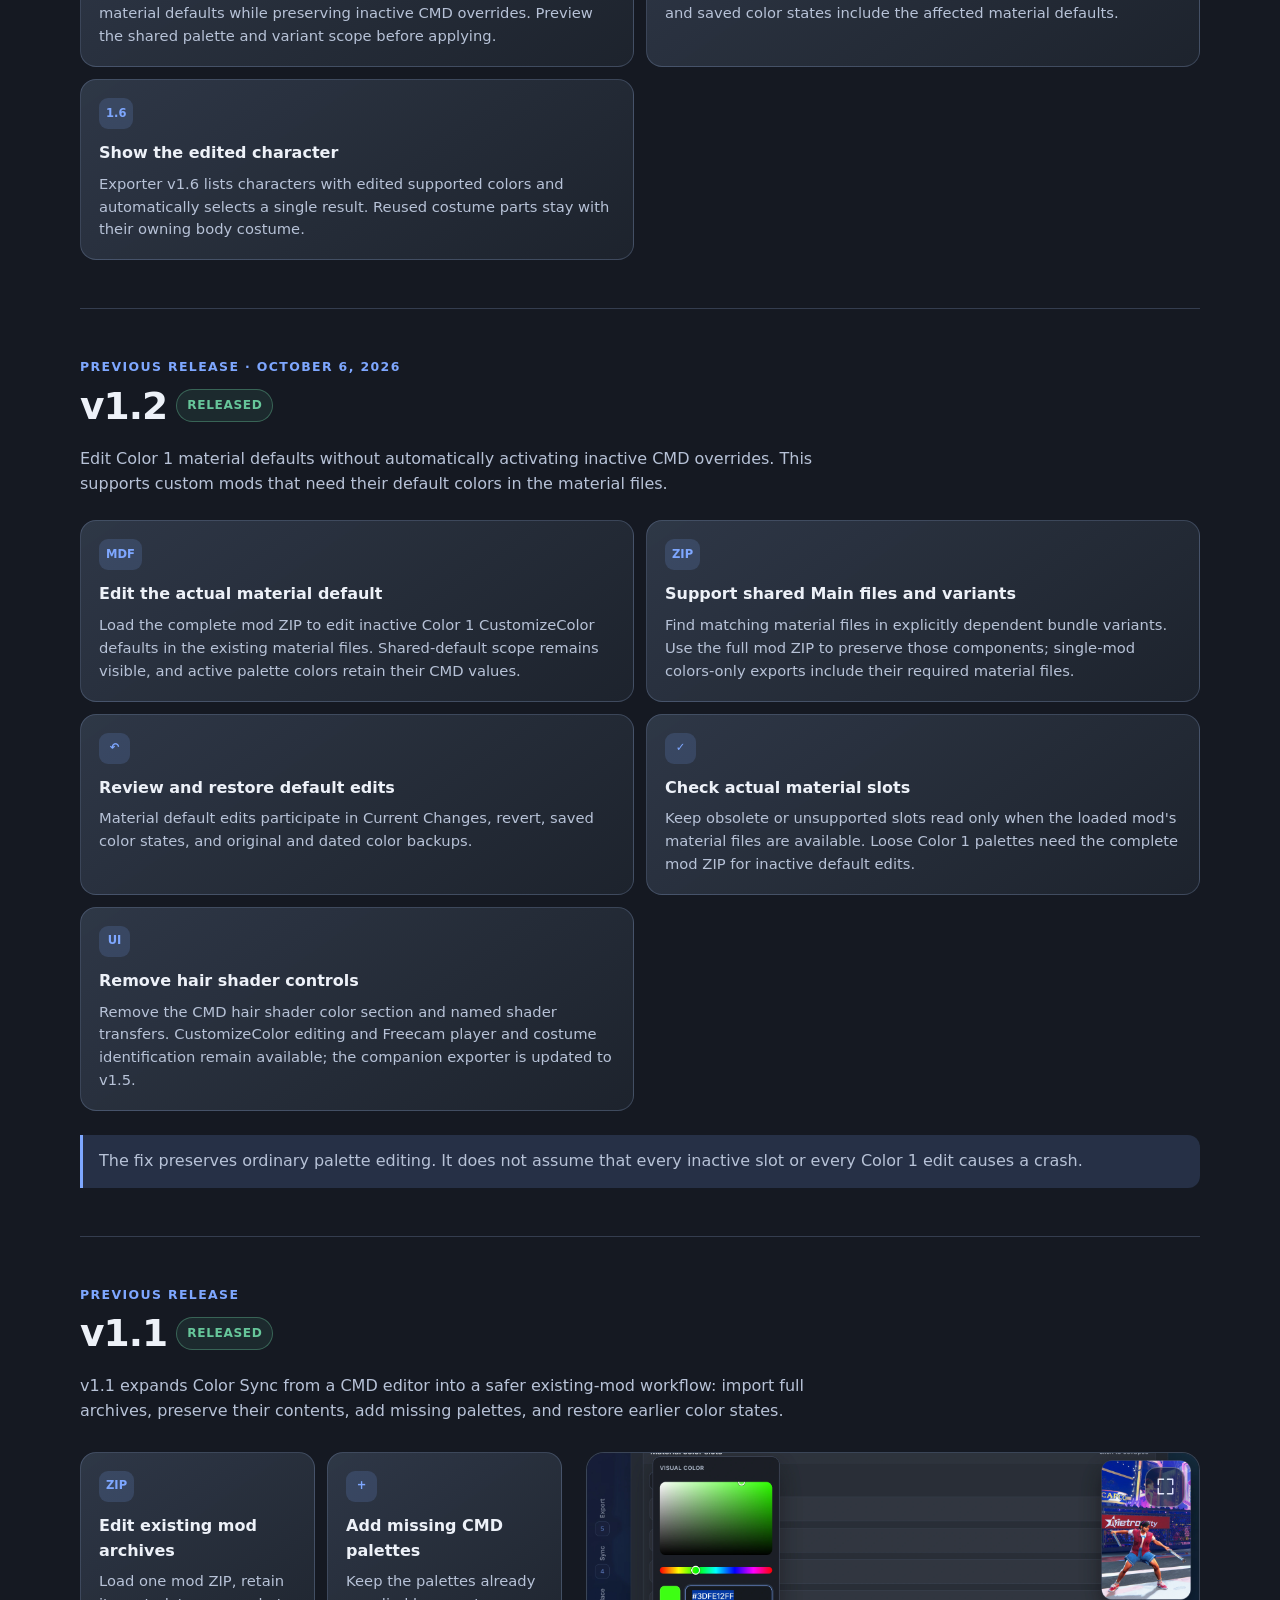
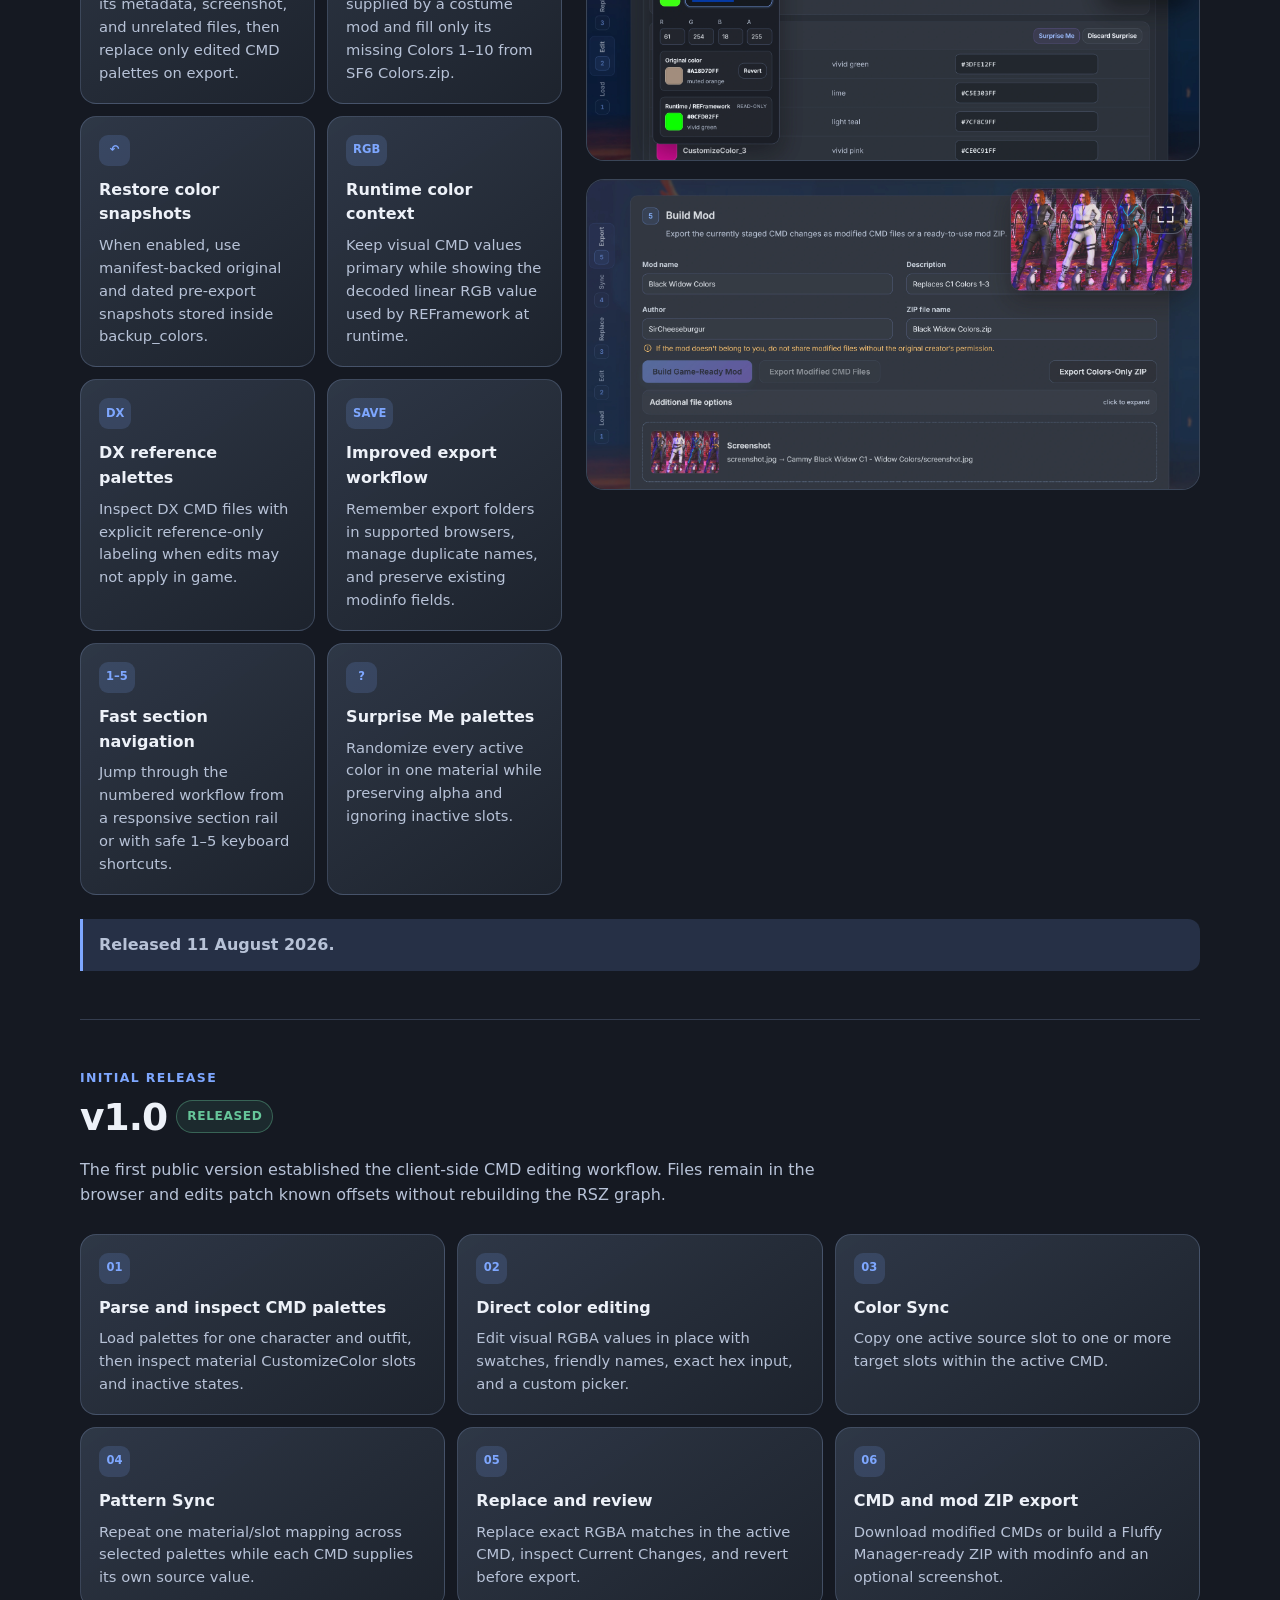
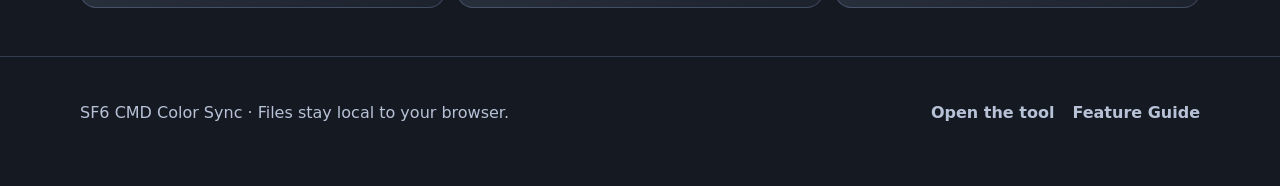
==== commit 0923c87b: "Release v1.5.1: slot settings in the 3D preview, backups off by default - Each slot swatch in the 3D" ====
--- a/changelog/index.html
+++ b/changelog/index.html
@@ -10,7 +10,7 @@
     <meta property="og:type" content="website">
     <meta property="og:site_name" content="SF6 CMD Color Sync">
     <meta property="og:title" content="SF6 CMD Color Sync Changelog">
-    <meta property="og:description" content="See Blend Rate, Roughness and Metalness editing in v1.5 and earlier releases.">
+    <meta property="og:description" content="See slot settings in the 3D preview in v1.5.1 and earlier releases.">
     <meta property="og:url" content="https://colorsync-sf6.pages.dev/changelog/">
     <meta name="twitter:card" content="summary">
     <title>Changelog | SF6 CMD Color Sync</title>
@@ -87,8 +87,19 @@
             <div class="hero-copy"><div class="eyebrow">Release history</div><h1>Changelog</h1><p class="lead">What shipped with SF6 CMD Color Sync and what is planned next.</p></div>
         </section>
 
+        <section class="release" id="v1-5-1">
+            <div class="release-head"><div><div class="eyebrow">Latest release · November 16, 2026</div><div class="version"><h2>v1.5.1</h2><span class="status shipped">Released</span></div><p class="release-intro">Edit Blend Rate, Roughness, and Metalness from the 3D preview and see them on the model.</p></div></div>
+            <div class="feature-grid" style="margin-top:24px">
+                <article class="feature"><div class="feature-mark">3D</div><h3>Edit slot settings from the preview</h3><p>Each color slot in the 3D preview has a sliders button under its swatch. It opens the same Blend Rate, Roughness, and Metalness window as the material list, placed so the model stays visible.</p></article>
+                <article class="feature"><div class="feature-mark">PBR</div><h3>See Roughness and Metalness on the model</h3><p>The preview now applies each slot's Roughness and Metalness where its mask paints the costume. It approximates the effect without the game's roughness and metal textures.</p></article>
+                <article class="feature"><div class="feature-mark">LIVE</div><h3>Update the model while dragging</h3><p>Blend Rate, Roughness, and Metalness sliders update the 3D preview as you drag instead of when you let go.</p></article>
+                <article class="feature"><div class="feature-mark">FIX</div><h3>Keep the color box visible</h3><p>The floating 3D preview no longer covers the color box, Surprise Me, or the slot settings window when they overlap.</p></article>
+                <article class="feature"><div class="feature-mark">ZIP</div><h3>Color backups are off by default</h3><p>Exported ZIPs no longer include color backups unless you turn them on. ZIPs that already contain backups keep the option on, so exporting them does not remove their backups.</p></article>
+            </div>
+        </section>
+
         <section class="release" id="v1-5">
-            <div class="release-head"><div><div class="eyebrow">Latest release · November 16, 2026</div><div class="version"><h2>v1.5</h2><span class="status shipped">Released</span></div><p class="release-intro">Adjust how strongly each color slot is applied, and how rough and metallic it looks.</p></div></div>
+            <div class="release-head"><div><div class="eyebrow">Previous release · November 16, 2026</div><div class="version"><h2>v1.5</h2><span class="status shipped">Released</span></div><p class="release-intro">Adjust how strongly each color slot is applied, and how rough and metallic it looks.</p></div></div>
             <div class="feature-grid" style="margin-top:24px">
                 <article class="feature"><div class="feature-mark">SLOT</div><h3>Adjust Blend Rate, Roughness and Metalness</h3><p>Every color slot has a slider icon. It opens a small window with Blend Rate (0 to 1) and Roughness and Metalness offsets (-1 to 1), where 0 leaves the material unchanged. Edits appear in Current Changes and can be reverted like colors.</p></article>
                 <article class="feature"><div class="feature-mark">MDF</div><h3>Edit Color 1 of complete mods</h3><p>With a complete mod ZIP loaded, Color 1 settings that are off in the CMD are edited in the mod's own material file, the same way shared color defaults are. The window shows which palettes share the value.</p></article>
